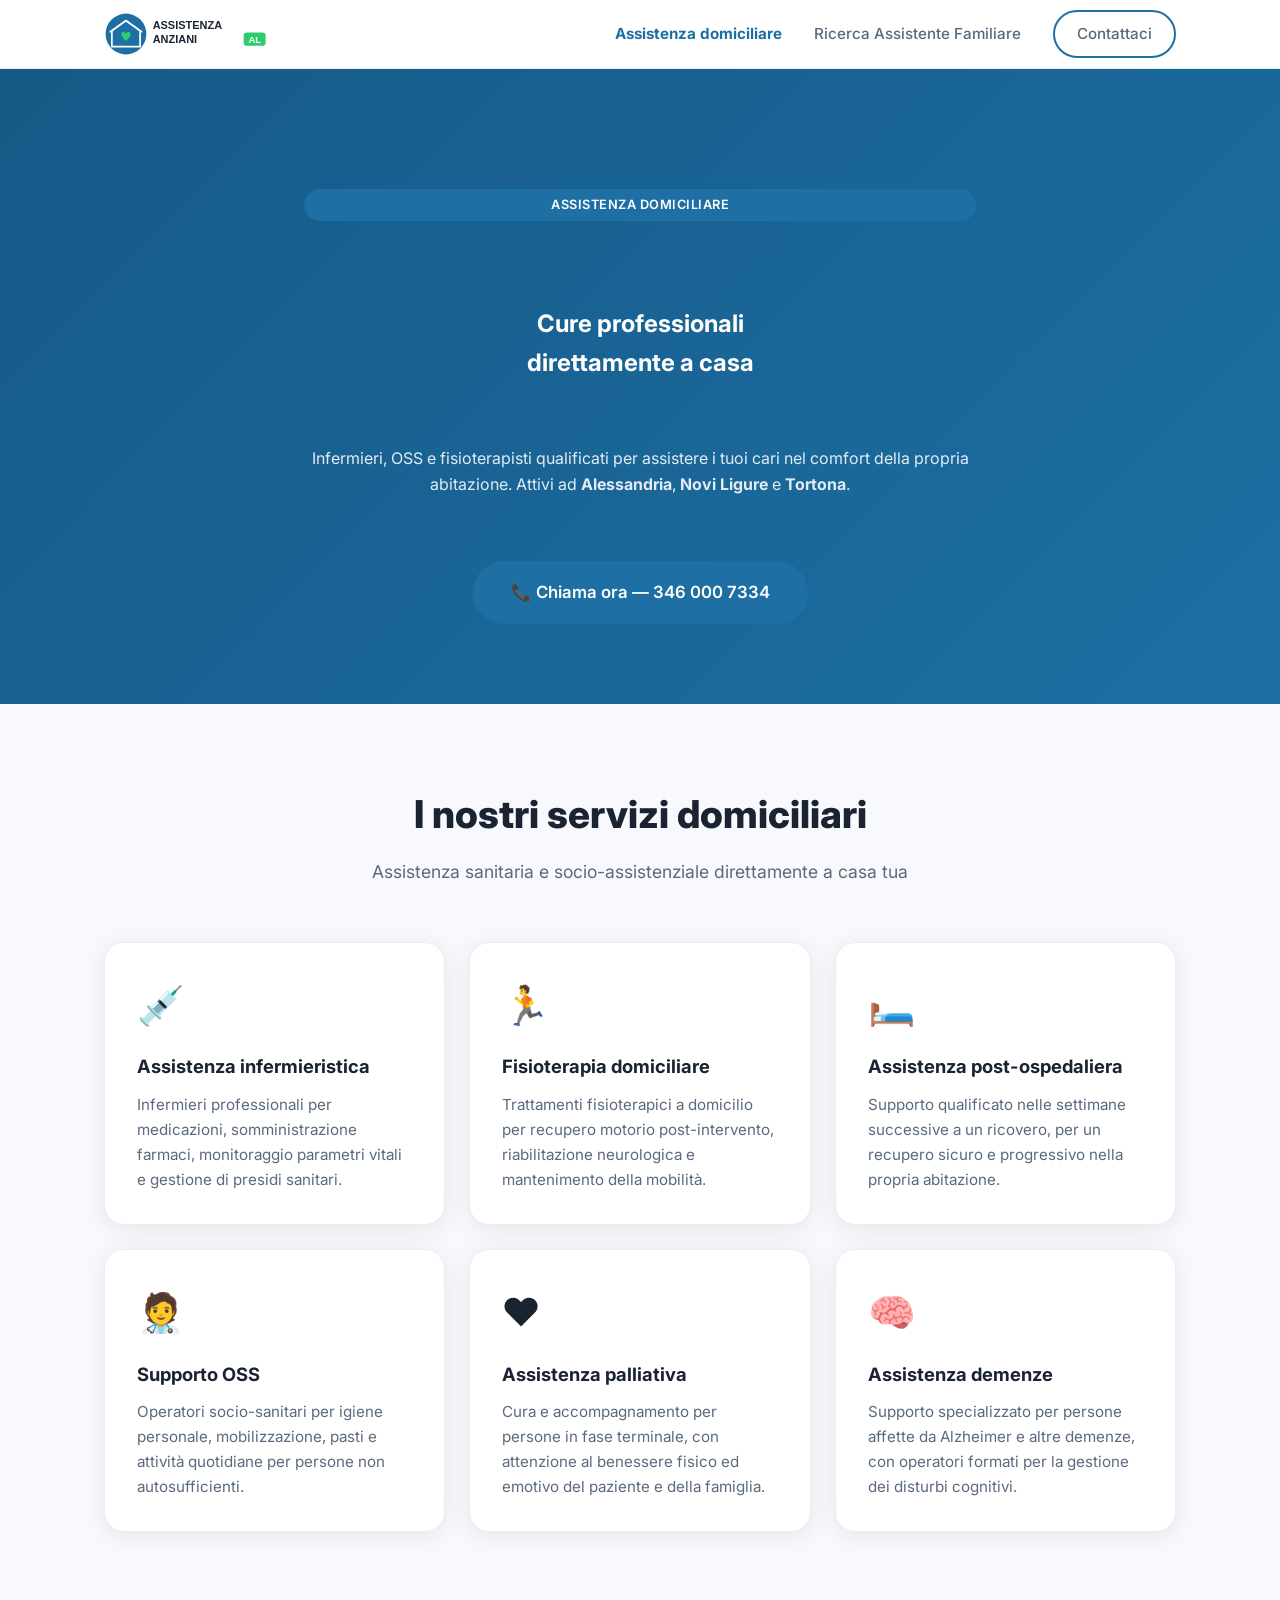
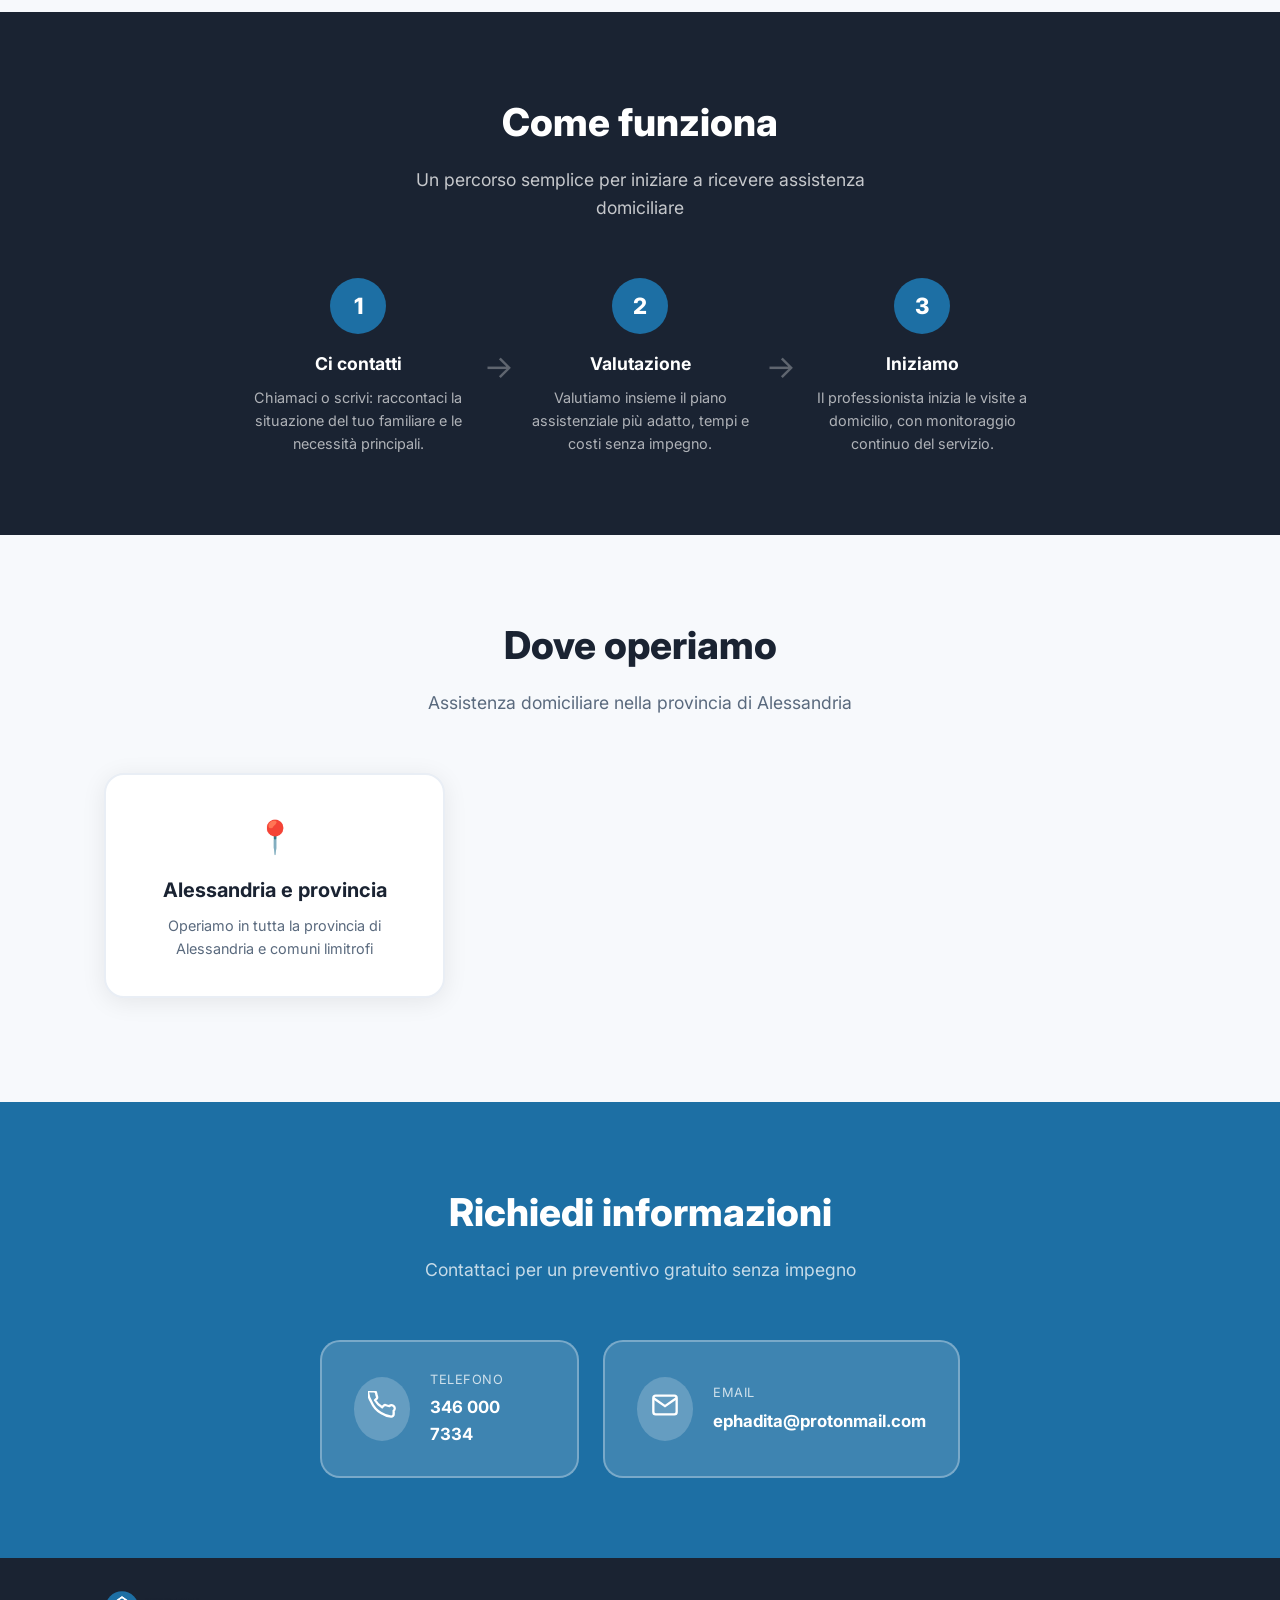
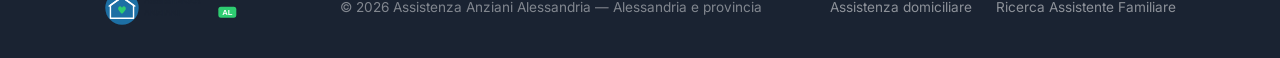
==== assistenza-domiciliare.html @ 89b277bb "Replace badante with Assistente Familiare in UI, keep badante in SEO" ====
<!DOCTYPE html>
<html lang="it">
<head>
  <meta charset="UTF-8" />
  <meta name="viewport" content="width=device-width, initial-scale=1.0" />
  <title>Assistenza Domiciliare Alessandria e provincia | Assistenza Anziani AL</title>
  <meta name="description" content="Assistenza domiciliare professionale ad Alessandria e provincia. Infermieri, OSS, fisioterapisti e supporto post-ospedaliero a domicilio. Contattaci." />
  <meta name="keywords" content="assistenza domiciliare Alessandria, cure domiciliari Novi Ligure, OSS domiciliare Alessandria, assistenza post-operatoria" />
  <link rel="canonical" href="https://assistenzaanzianialessandria.it/assistenza-domiciliare.html" />
  <link rel="preconnect" href="https://fonts.googleapis.com" />
  <link rel="preconnect" href="https://fonts.gstatic.com" crossorigin />
  <link href="https://fonts.googleapis.com/css2?family=Inter:wght@400;500;600;700;800&display=swap" rel="stylesheet" />
  <link rel="stylesheet" href="style.css" />
  <script type="application/ld+json">
  {
    "@context": "https://schema.org",
    "@type": "MedicalBusiness",
    "name": "Assistenza Domiciliare — Assistenza Anziani Alessandria",
    "description": "Cure domiciliari, infermieri e OSS a domicilio ad Alessandria e provincia",
    "telephone": "+393460007334",
    "email": "ephadita@protonmail.com",
    "areaServed": ["Alessandria e provincia"]
  }
  </script>
</head>
<body>

  <header class="navbar">
    <div class="container nav-inner">
      <a href="index.html" class="logo-img"><img src="logo.svg" alt="Assistenza Anziani Alessandria" height="44" /></a>
      <nav class="nav-links">
        <a href="assistenza-domiciliare.html" class="active">Assistenza domiciliare</a>
        <a href="badante.html">Ricerca Assistente Familiare</a>
        <a href="#contatti" class="btn btn-outline">Contattaci</a>
      </nav>
      <button class="hamburger" id="hamburger" aria-label="Menu">
        <span></span><span></span><span></span>
      </button>
    </div>
    <div class="mobile-menu" id="mobileMenu">
      <a href="assistenza-domiciliare.html" onclick="closeMobileMenu()">Assistenza domiciliare</a>
      <a href="badante.html" onclick="closeMobileMenu()">Ricerca Assistente Familiare</a>
      <a href="#contatti" onclick="closeMobileMenu()">Contattaci</a>
    </div>
  </header>

  <!-- HERO -->
  <section class="hero hero-static hero-blue">
    <div class="container hero-inner hero-center">
      <span class="badge">Assistenza domiciliare</span>
      <h1>Cure professionali<br />direttamente a casa</h1>
      <p>Infermieri, OSS e fisioterapisti qualificati per assistere i tuoi cari nel comfort della propria abitazione. Attivi ad <strong>Alessandria</strong>, <strong>Novi Ligure</strong> e <strong>Tortona</strong>.</p>
      <div class="hero-cta hero-cta-center">
        <a href="tel:3460007334" class="btn btn-primary btn-lg">📞 Chiama ora — 346 000 7334</a>
      </div>
    </div>
  </section>

  <!-- SERVIZI -->
  <section class="section section-light">
    <div class="container">
      <div class="section-header">
        <h2>I nostri servizi domiciliari</h2>
        <p>Assistenza sanitaria e socio-assistenziale direttamente a casa tua</p>
      </div>
      <div class="services-grid">
        <div class="service-card">
          <div class="service-icon">💉</div>
          <h3>Assistenza infermieristica</h3>
          <p>Infermieri professionali per medicazioni, somministrazione farmaci, monitoraggio parametri vitali e gestione di presidi sanitari.</p>
        </div>
        <div class="service-card">
          <div class="service-icon">🏃</div>
          <h3>Fisioterapia domiciliare</h3>
          <p>Trattamenti fisioterapici a domicilio per recupero motorio post-intervento, riabilitazione neurologica e mantenimento della mobilità.</p>
        </div>
        <div class="service-card">
          <div class="service-icon">🛏️</div>
          <h3>Assistenza post-ospedaliera</h3>
          <p>Supporto qualificato nelle settimane successive a un ricovero, per un recupero sicuro e progressivo nella propria abitazione.</p>
        </div>
        <div class="service-card">
          <div class="service-icon">🧑‍⚕️</div>
          <h3>Supporto OSS</h3>
          <p>Operatori socio-sanitari per igiene personale, mobilizzazione, pasti e attività quotidiane per persone non autosufficienti.</p>
        </div>
        <div class="service-card">
          <div class="service-icon">❤️</div>
          <h3>Assistenza palliativa</h3>
          <p>Cura e accompagnamento per persone in fase terminale, con attenzione al benessere fisico ed emotivo del paziente e della famiglia.</p>
        </div>
        <div class="service-card">
          <div class="service-icon">🧠</div>
          <h3>Assistenza demenze</h3>
          <p>Supporto specializzato per persone affette da Alzheimer e altre demenze, con operatori formati per la gestione dei disturbi cognitivi.</p>
        </div>
      </div>
    </div>
  </section>

  <!-- COME FUNZIONA -->
  <section class="section section-dark">
    <div class="container">
      <div class="section-header light">
        <h2>Come funziona</h2>
        <p>Un percorso semplice per iniziare a ricevere assistenza domiciliare</p>
      </div>
      <div class="steps-grid">
        <div class="step">
          <div class="step-num">1</div>
          <h3>Ci contatti</h3>
          <p>Chiamaci o scrivi: raccontaci la situazione del tuo familiare e le necessità principali.</p>
        </div>
        <div class="step-arrow">→</div>
        <div class="step">
          <div class="step-num">2</div>
          <h3>Valutazione</h3>
          <p>Valutiamo insieme il piano assistenziale più adatto, tempi e costi senza impegno.</p>
        </div>
        <div class="step-arrow">→</div>
        <div class="step">
          <div class="step-num">3</div>
          <h3>Iniziamo</h3>
          <p>Il professionista inizia le visite a domicilio, con monitoraggio continuo del servizio.</p>
        </div>
      </div>
    </div>
  </section>

  <!-- AREE -->
  <section class="section section-light">
    <div class="container">
      <div class="section-header">
        <h2>Dove operiamo</h2>
        <p>Assistenza domiciliare nella provincia di Alessandria</p>
      </div>
      <div class="areas-grid areas-single">
        <div class="area-card">
          <div class="area-pin">📍</div>
          <h3>Alessandria e provincia</h3>
          <p>Operiamo in tutta la provincia di Alessandria e comuni limitrofi</p>
        </div>
      </div>
      </div>
    </div>
  </section>

  <!-- CONTATTI -->
  <section id="contatti" class="section section-primary">
    <div class="container">
      <div class="section-header light">
        <h2>Richiedi informazioni</h2>
        <p>Contattaci per un preventivo gratuito senza impegno</p>
      </div>
      <div class="contact-grid">
        <a href="tel:3460007334" class="contact-card">
          <div class="contact-icon">
            <svg width="28" height="28" viewBox="0 0 24 24" fill="none" stroke="currentColor" stroke-width="2"><path d="M22 16.92v3a2 2 0 01-2.18 2 19.79 19.79 0 01-8.63-3.07A19.5 19.5 0 013.07 9.81a19.79 19.79 0 01-3.07-8.67A2 2 0 012 .18h3a2 2 0 012 1.72c.127.96.361 1.903.7 2.81a2 2 0 01-.45 2.11L6.09 7.91a16 16 0 006 6l1.27-1.27a2 2 0 012.11-.45c.907.339 1.85.573 2.81.7A2 2 0 0122 16.92z"/></svg>
          </div>
          <div>
            <p class="contact-label">Telefono</p>
            <p class="contact-value">346 000 7334</p>
          </div>
        </a>
        <a href="mailto:ephadita@protonmail.com" class="contact-card">
          <div class="contact-icon">
            <svg width="28" height="28" viewBox="0 0 24 24" fill="none" stroke="currentColor" stroke-width="2"><path d="M4 4h16c1.1 0 2 .9 2 2v12c0 1.1-.9 2-2 2H4c-1.1 0-2-.9-2-2V6c0-1.1.9-2 2-2z"/><polyline points="22,6 12,13 2,6"/></svg>
          </div>
          <div>
            <p class="contact-label">Email</p>
            <p class="contact-value">ephadita@protonmail.com</p>
          </div>
        </a>
      </div>
    </div>
  </section>

  <footer class="footer">
    <div class="container footer-inner">
      <img src="logo.svg" alt="Assistenza Anziani Alessandria" height="36" />
      <p>© 2026 Assistenza Anziani Alessandria — Alessandria e provincia</p>
      <div class="footer-links">
        <a href="assistenza-domiciliare.html">Assistenza domiciliare</a>
        <a href="badante.html">Ricerca Assistente Familiare</a>
      </div>
    </div>
  </footer>

  <script src="main.js"></script>
</body>
</html>
---- style.css ----
*, *::before, *::after { box-sizing: border-box; margin: 0; padding: 0; }

:root {
  --primary: #1d6fa4;
  --primary-dark: #155a87;
  --primary-light: #e8f4fd;
  --accent: #2ecc71;
  --accent-dark: #27ae60;
  --dark: #1a2332;
  --dark-mid: #2c3e50;
  --gray-100: #f7f9fc;
  --gray-200: #e9eef5;
  --gray-400: #9aa5b4;
  --gray-600: #5a6a7e;
  --white: #ffffff;
  --text: #1a2332;
  --text-light: #5a6a7e;
  --radius: 12px;
  --radius-lg: 20px;
  --shadow: 0 4px 24px rgba(0,0,0,0.08);
  --shadow-lg: 0 8px 40px rgba(0,0,0,0.12);
  --font: 'Inter', system-ui, sans-serif;
}

html { scroll-behavior: smooth; }
body { font-family: var(--font); color: var(--text); background: var(--white); line-height: 1.6; }

/* LAYOUT */
.container { max-width: 1120px; margin: 0 auto; padding: 0 24px; }
.section { padding: 80px 0; }
.section-light { background: var(--gray-100); }
.section-dark { background: var(--dark); }
.section-primary { background: var(--primary); }

/* SECTION HEADER */
.section-header { text-align: center; margin-bottom: 56px; }
.section-header h2 { font-size: clamp(1.8rem, 3vw, 2.5rem); font-weight: 800; margin-bottom: 12px; }
.section-header p { font-size: 1.1rem; color: var(--text-light); max-width: 540px; margin: 0 auto; }
.section-header.light h2 { color: var(--white); }
.section-header.light p { color: rgba(255,255,255,0.75); }

/* BUTTONS */
.btn {
  display: inline-flex; align-items: center; gap: 8px;
  padding: 14px 28px; border-radius: 50px; font-weight: 600; font-size: 1rem;
  text-decoration: none; border: 2px solid transparent; cursor: pointer;
  transition: all .2s ease; white-space: nowrap;
}
.btn-primary { background: var(--primary); color: var(--white); border-color: var(--primary); }
.btn-primary:hover { background: var(--primary-dark); border-color: var(--primary-dark); transform: translateY(-2px); box-shadow: var(--shadow); }
.btn-secondary { background: var(--white); color: var(--primary); border-color: var(--gray-200); }
.btn-secondary:hover { border-color: var(--primary); transform: translateY(-2px); }
.btn-outline { border-color: var(--primary); color: var(--primary); background: transparent; padding: 10px 22px; }
.btn-outline:hover { background: var(--primary); color: var(--white); }

/* NAVBAR */
.navbar {
  position: sticky; top: 0; z-index: 100;
  background: rgba(255,255,255,0.95); backdrop-filter: blur(12px);
  border-bottom: 1px solid var(--gray-200);
}
.nav-inner { display: flex; align-items: center; justify-content: space-between; height: 68px; }
.logo { font-size: 1.4rem; font-weight: 800; color: var(--dark); text-decoration: none; }
.logo span { color: var(--primary); }
.nav-links { display: flex; align-items: center; gap: 32px; }
.nav-links a { color: var(--text-light); text-decoration: none; font-weight: 500; font-size: .95rem; transition: color .2s; }
.nav-links a:hover { color: var(--primary); }
.hamburger { display: none; flex-direction: column; gap: 5px; background: none; border: none; cursor: pointer; padding: 4px; }
.hamburger span { display: block; width: 24px; height: 2px; background: var(--dark); border-radius: 2px; transition: all .3s; }
.mobile-menu { display: none; flex-direction: column; padding: 16px 24px 24px; border-top: 1px solid var(--gray-200); gap: 4px; }
.mobile-menu a { padding: 12px 0; color: var(--text); font-weight: 500; text-decoration: none; border-bottom: 1px solid var(--gray-200); }
.mobile-menu.open { display: flex; }

/* HERO */
.hero { position: relative; padding: 140px 0 100px; overflow: hidden; background: var(--dark); }
.hero-video {
  position: absolute; inset: 0; width: 100%; height: 100%;
  object-fit: cover; object-position: center; z-index: 0;
}
.hero-overlay {
  position: absolute; inset: 0; z-index: 1;
  background: linear-gradient(135deg, rgba(10,20,40,0.75) 0%, rgba(29,111,164,0.55) 100%);
}
.hero-inner { position: relative; z-index: 2; display: grid; grid-template-columns: 1fr 1fr; gap: 64px; align-items: center; }
.hero-text h1 { color: var(--white); }
.hero-text p { color: rgba(255,255,255,0.85); }
.badge { display: inline-block; background: var(--primary); color: var(--white); font-size: .8rem; font-weight: 600; padding: 6px 16px; border-radius: 50px; margin-bottom: 20px; letter-spacing: .5px; text-transform: uppercase; }
.hero-text h1 { font-size: clamp(2.2rem, 4vw, 3.2rem); font-weight: 800; line-height: 1.15; margin-bottom: 20px; color: var(--dark); }
.hero-text p { font-size: 1.15rem; color: var(--text-light); margin-bottom: 36px; max-width: 480px; }
.hero-cta { display: flex; gap: 16px; flex-wrap: wrap; }
.hero-visual { display: flex; flex-direction: column; gap: 16px; }
.hero-card {
  background: var(--white); border-radius: var(--radius); padding: 20px 24px;
  box-shadow: var(--shadow); display: flex; align-items: center; gap: 16px;
  border-left: 4px solid var(--primary);
}
.hero-card-icon { font-size: 1.8rem; }
.hero-card-title { font-weight: 700; font-size: 1rem; color: var(--dark); }
.hero-card-sub { font-size: .875rem; color: var(--text-light); }

/* SERVICES */
.services-grid { display: grid; grid-template-columns: repeat(auto-fit, minmax(300px, 1fr)); gap: 24px; }
.service-card {
  background: var(--white); border-radius: var(--radius-lg); padding: 32px;
  box-shadow: var(--shadow); transition: transform .2s, box-shadow .2s;
  border: 1px solid var(--gray-200);
}
.service-card:hover { transform: translateY(-4px); box-shadow: var(--shadow-lg); }
.service-icon { font-size: 2.4rem; margin-bottom: 16px; }
.service-card h3 { font-size: 1.15rem; font-weight: 700; margin-bottom: 10px; color: var(--dark); }
.service-card p { color: var(--text-light); font-size: .95rem; line-height: 1.65; }

/* FEATURES */
.features-grid { display: grid; grid-template-columns: repeat(auto-fit, minmax(240px, 1fr)); gap: 40px; }
.feature { }
.feature-num { font-size: 2.5rem; font-weight: 800; color: var(--accent); line-height: 1; margin-bottom: 12px; }
.feature h3 { font-size: 1.1rem; font-weight: 700; color: var(--white); margin-bottom: 10px; }
.feature p { color: rgba(255,255,255,0.65); font-size: .95rem; line-height: 1.65; }

/* AREAS */
.areas-grid { display: grid; grid-template-columns: repeat(3, 1fr); gap: 24px; margin-bottom: 24px; }
.area-card {
  background: var(--white); border-radius: var(--radius-lg); padding: 36px 24px;
  text-align: center; box-shadow: var(--shadow); border: 2px solid var(--gray-200);
  transition: border-color .2s, transform .2s;
}
.area-card:hover { border-color: var(--primary); transform: translateY(-4px); }
.area-pin { font-size: 2rem; margin-bottom: 12px; }
.area-card h3 { font-size: 1.25rem; font-weight: 700; margin-bottom: 8px; color: var(--dark); }
.area-card p { color: var(--text-light); font-size: .9rem; }
.areas-note { text-align: center; color: var(--text-light); font-size: .95rem; }
.areas-note a { color: var(--primary); font-weight: 600; text-decoration: none; }
.areas-note a:hover { text-decoration: underline; }

/* CONTACTS */
.contact-grid { display: grid; grid-template-columns: repeat(2, 1fr); gap: 24px; max-width: 640px; margin: 0 auto; }
.contact-card {
  background: rgba(255,255,255,0.15); border: 2px solid rgba(255,255,255,0.3);
  border-radius: var(--radius-lg); padding: 28px 32px; display: flex;
  align-items: center; gap: 20px; text-decoration: none; color: var(--white);
  transition: background .2s, transform .2s;
}
.contact-card:hover { background: rgba(255,255,255,0.25); transform: translateY(-2px); }
.contact-icon { background: rgba(255,255,255,0.2); border-radius: 50%; padding: 14px; flex-shrink: 0; }
.contact-label { font-size: .8rem; opacity: .75; text-transform: uppercase; letter-spacing: .5px; margin-bottom: 4px; }
.contact-value { font-weight: 700; font-size: 1.05rem; }

/* FOOTER */
.footer { background: var(--dark); padding: 32px 0; }
.footer-inner { display: flex; align-items: center; justify-content: space-between; flex-wrap: wrap; gap: 16px; }
.footer .logo { color: var(--white); }
.footer p { color: rgba(255,255,255,0.45); font-size: .85rem; }
.footer-links { display: flex; gap: 24px; }
.footer-links a { color: rgba(255,255,255,0.5); font-size: .85rem; text-decoration: none; transition: color .2s; }
.footer-links a:hover { color: var(--white); }

/* RESPONSIVE */
@media (max-width: 768px) {
  .nav-links { display: none; }
  .hamburger { display: flex; }
  .hero { padding: 60px 0 40px; }
  .hero-inner { grid-template-columns: 1fr; gap: 40px; }
  .hero-visual { flex-direction: column; }
  .areas-grid { grid-template-columns: 1fr; }
  .contact-grid { grid-template-columns: 1fr; }
  .footer-inner { flex-direction: column; text-align: center; }
  .footer-links { justify-content: center; }
  .section { padding: 56px 0; }
}

@media (max-width: 480px) {
  .hero-cta { flex-direction: column; }
  .btn { justify-content: center; }
}

/* WIZARD */
.wizard { max-width: 780px; margin: 0 auto; background: var(--white); border-radius: var(--radius-lg); box-shadow: var(--shadow-lg); padding: 48px; }

.wizard-progress { display: flex; align-items: center; justify-content: center; margin-bottom: 48px; }
.wizard-step-dot {
  width: 36px; height: 36px; border-radius: 50%; background: var(--gray-200);
  color: var(--gray-400); font-weight: 700; font-size: .9rem;
  display: flex; align-items: center; justify-content: center;
  transition: all .3s;
}
.wizard-step-dot.active { background: var(--primary); color: var(--white); }
.wizard-step-dot.done { background: var(--accent); color: var(--white); }
.wizard-line { flex: 1; height: 2px; background: var(--gray-200); max-width: 80px; margin: 0 8px; }

.wizard-panel { display: none; }
.wizard-panel.active { display: block; }
.wizard-title { font-size: 1.2rem; font-weight: 700; color: var(--dark); margin-bottom: 24px; }

/* Radio group */
.radio-group { display: flex; gap: 16px; flex-wrap: wrap; }
.radio-group.vertical { flex-direction: column; gap: 10px; }
.radio-card input { display: none; }
.radio-box {
  display: flex; flex-direction: column; align-items: center; gap: 8px;
  padding: 18px 24px; border: 2px solid var(--gray-200); border-radius: var(--radius);
  cursor: pointer; transition: all .2s; min-width: 120px; text-align: center;
  font-weight: 600; font-size: .95rem; color: var(--text);
}
.radio-card.wide .radio-box { flex-direction: row; justify-content: flex-start; min-width: 100%; padding: 14px 20px; }
.radio-icon { font-size: 1.8rem; }
.radio-card input:checked + .radio-box { border-color: var(--primary); background: var(--primary-light); color: var(--primary); }
.radio-box:hover { border-color: var(--primary); }

/* Activities grid */
.activities-grid { display: grid; grid-template-columns: repeat(5, 1fr); gap: 12px; }
.activity-card input { display: none; }
.activity-box {
  display: flex; flex-direction: column; align-items: center; gap: 10px;
  padding: 18px 10px; border: 2px solid var(--gray-200); border-radius: var(--radius);
  cursor: pointer; transition: all .2s; text-align: center;
  font-size: .8rem; font-weight: 600; color: var(--gray-600); text-transform: uppercase; letter-spacing: .3px;
}
.activity-icon { font-size: 2rem; }
.activity-card input:checked + .activity-box { border-color: var(--primary); background: var(--primary-light); color: var(--primary); }
.activity-box:hover { border-color: var(--primary); transform: translateY(-2px); }

/* Form fields */
.form-grid { display: grid; grid-template-columns: 1fr 1fr; gap: 20px; }
.form-field { display: flex; flex-direction: column; gap: 8px; }
.form-field.full { grid-column: 1 / -1; }
.form-field label { font-weight: 600; font-size: .9rem; color: var(--dark); }
.form-field input, .form-field textarea {
  padding: 12px 16px; border: 2px solid var(--gray-200); border-radius: var(--radius);
  font-family: var(--font); font-size: 1rem; color: var(--text);
  transition: border-color .2s; resize: vertical;
}
.form-field input:focus, .form-field textarea:focus { outline: none; border-color: var(--primary); }

/* Wizard nav */
.wizard-nav { display: flex; justify-content: space-between; margin-top: 40px; gap: 16px; }

/* Success */
.wizard-success { text-align: center; padding: 32px 0; }
.success-icon { font-size: 4rem; margin-bottom: 16px; }
.wizard-success h3 { font-size: 1.8rem; font-weight: 800; color: var(--dark); margin-bottom: 12px; }
.wizard-success p { color: var(--text-light); font-size: 1.05rem; }

/* Responsive wizard */
@media (max-width: 768px) {
  .wizard { padding: 28px 20px; }
  .activities-grid { grid-template-columns: repeat(3, 1fr); }
  .form-grid { grid-template-columns: 1fr; }
  .radio-group { gap: 10px; }
}
@media (max-width: 480px) {
  .activities-grid { grid-template-columns: repeat(2, 1fr); }
}

/* LOGO EM */
.logo em { color: var(--accent); font-style: normal; margin-left: 2px; }

/* NAV ACTIVE */
.nav-links a.active { color: var(--primary); font-weight: 700; }

/* BTN VARIANTS */
.btn-lg { padding: 16px 36px; font-size: 1.05rem; }
.btn-white { background: var(--white); color: var(--primary); border-color: var(--white); }
.btn-white:hover { background: var(--gray-100); transform: translateY(-2px); }
.btn-accent { background: var(--accent); color: var(--white); border-color: var(--accent); }
.btn-accent:hover { background: var(--accent-dark); border-color: var(--accent-dark); transform: translateY(-2px); }

/* HERO VARIANTS */
.hero-static { padding: 120px 0 80px; }
.hero-blue { background: linear-gradient(135deg, var(--primary-dark) 0%, var(--primary) 100%); }
.hero-green { background: linear-gradient(135deg, #1a7a4a 0%, var(--accent-dark) 100%); }
.hero-center { grid-template-columns: 1fr; text-align: center; max-width: 720px; margin: 0 auto; color: var(--white); }
.hero-center h1 { color: var(--white); }
.hero-center p { color: rgba(255,255,255,0.88); }
.hero-cta-center { justify-content: center; }

/* SPLIT GRID */
.split-grid { display: grid; grid-template-columns: 1fr 1fr; gap: 32px; }
.split-card { background: var(--white); border-radius: var(--radius-lg); padding: 40px; box-shadow: var(--shadow-lg); border-top: 5px solid transparent; }
.split-blue { border-top-color: var(--primary); }
.split-green { border-top-color: var(--accent); }
.split-icon { font-size: 3rem; margin-bottom: 16px; }
.split-card h3 { font-size: 1.4rem; font-weight: 800; margin-bottom: 14px; color: var(--dark); }
.split-card p { color: var(--text-light); line-height: 1.7; margin-bottom: 20px; }
.split-list { list-style: none; margin-bottom: 28px; display: flex; flex-direction: column; gap: 8px; }
.split-list li { color: var(--text); font-weight: 500; font-size: .95rem; }

/* STEPS GRID */
.steps-grid { display: flex; align-items: center; justify-content: center; gap: 16px; flex-wrap: wrap; }
.step { text-align: center; max-width: 220px; }
.step-num { width: 56px; height: 56px; border-radius: 50%; background: var(--primary); color: var(--white); font-size: 1.4rem; font-weight: 800; display: flex; align-items: center; justify-content: center; margin: 0 auto 16px; }
.step h3 { font-size: 1.1rem; font-weight: 700; color: var(--white); margin-bottom: 8px; }
.step p { color: rgba(255,255,255,0.65); font-size: .9rem; line-height: 1.6; }
.step-arrow { font-size: 2rem; color: rgba(255,255,255,0.3); }

@media (max-width: 768px) {
  .split-grid { grid-template-columns: 1fr; }
  .step-arrow { transform: rotate(90deg); }
  .hero-center { text-align: left; }
  .hero-cta-center { justify-content: flex-start; }
}

/* LOGO IMG */
.logo-img { display: flex; align-items: center; text-decoration: none; }
.logo-img img { display: block; }
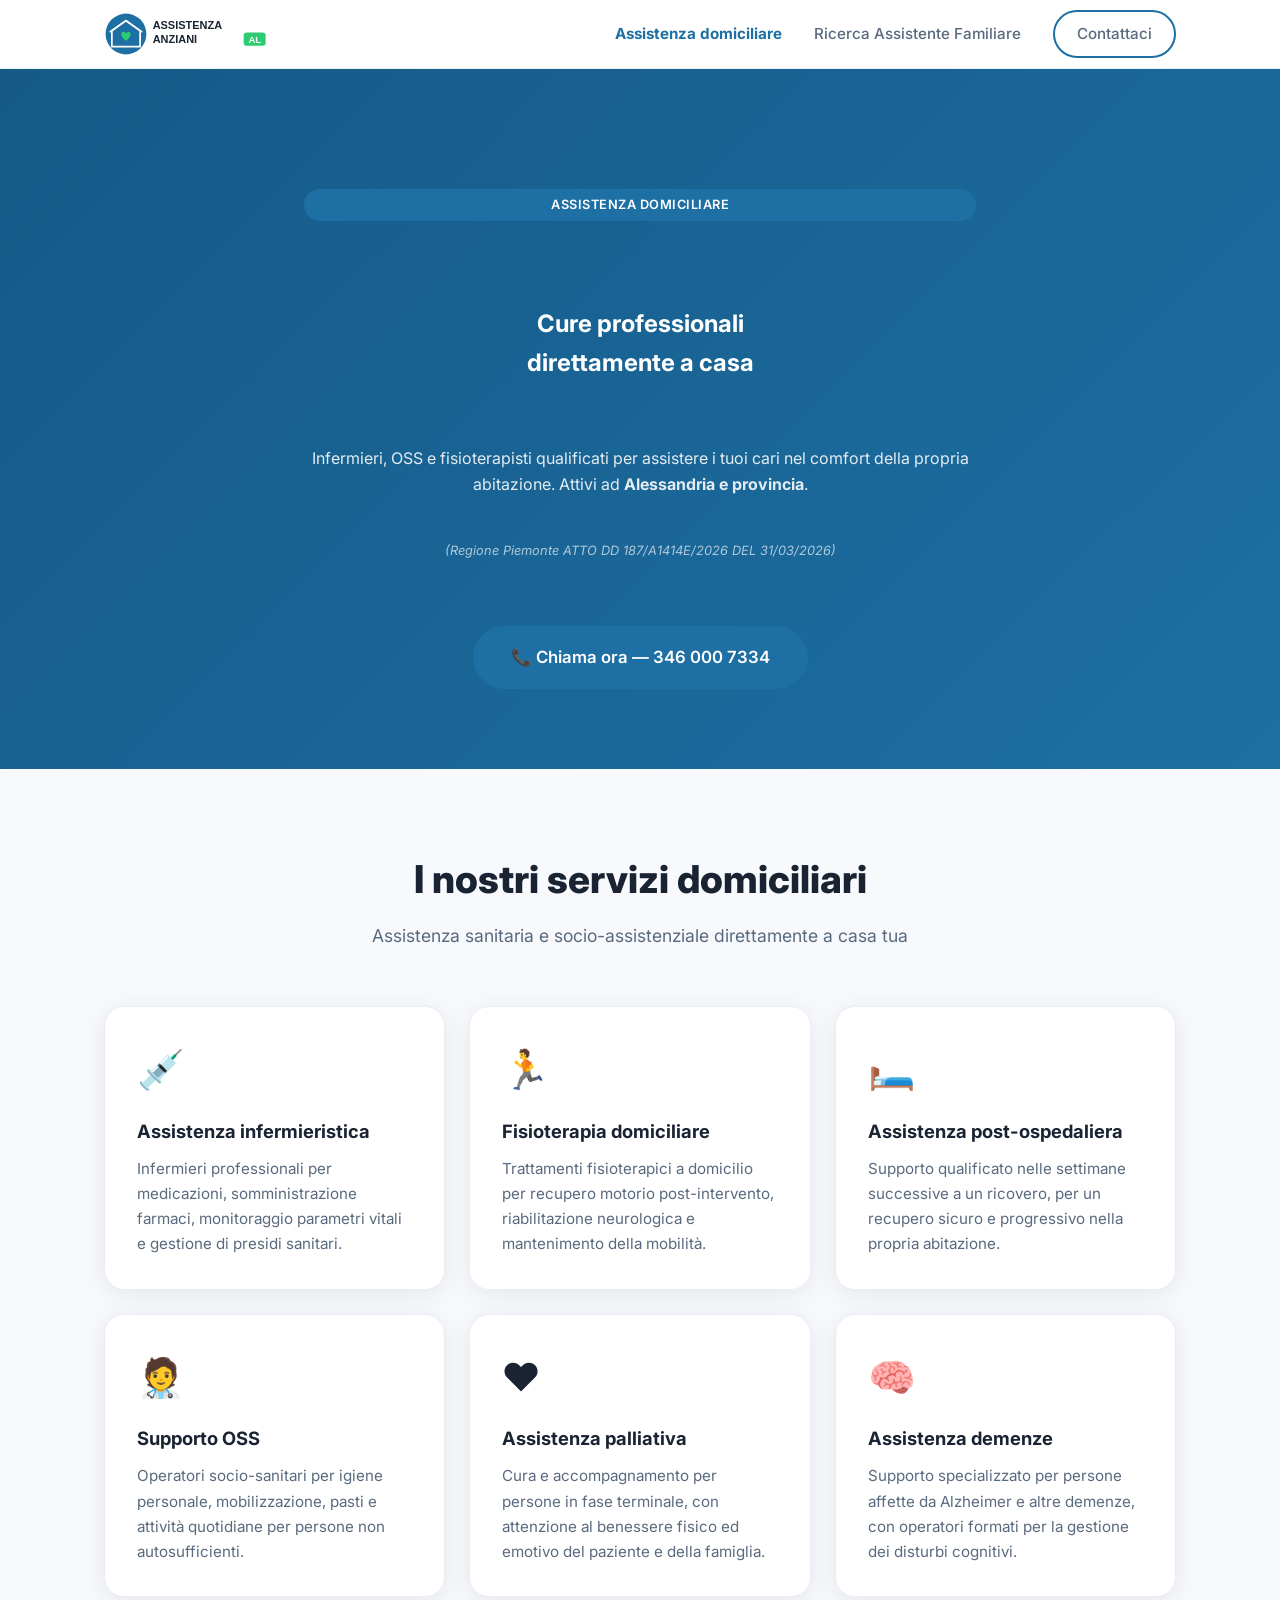
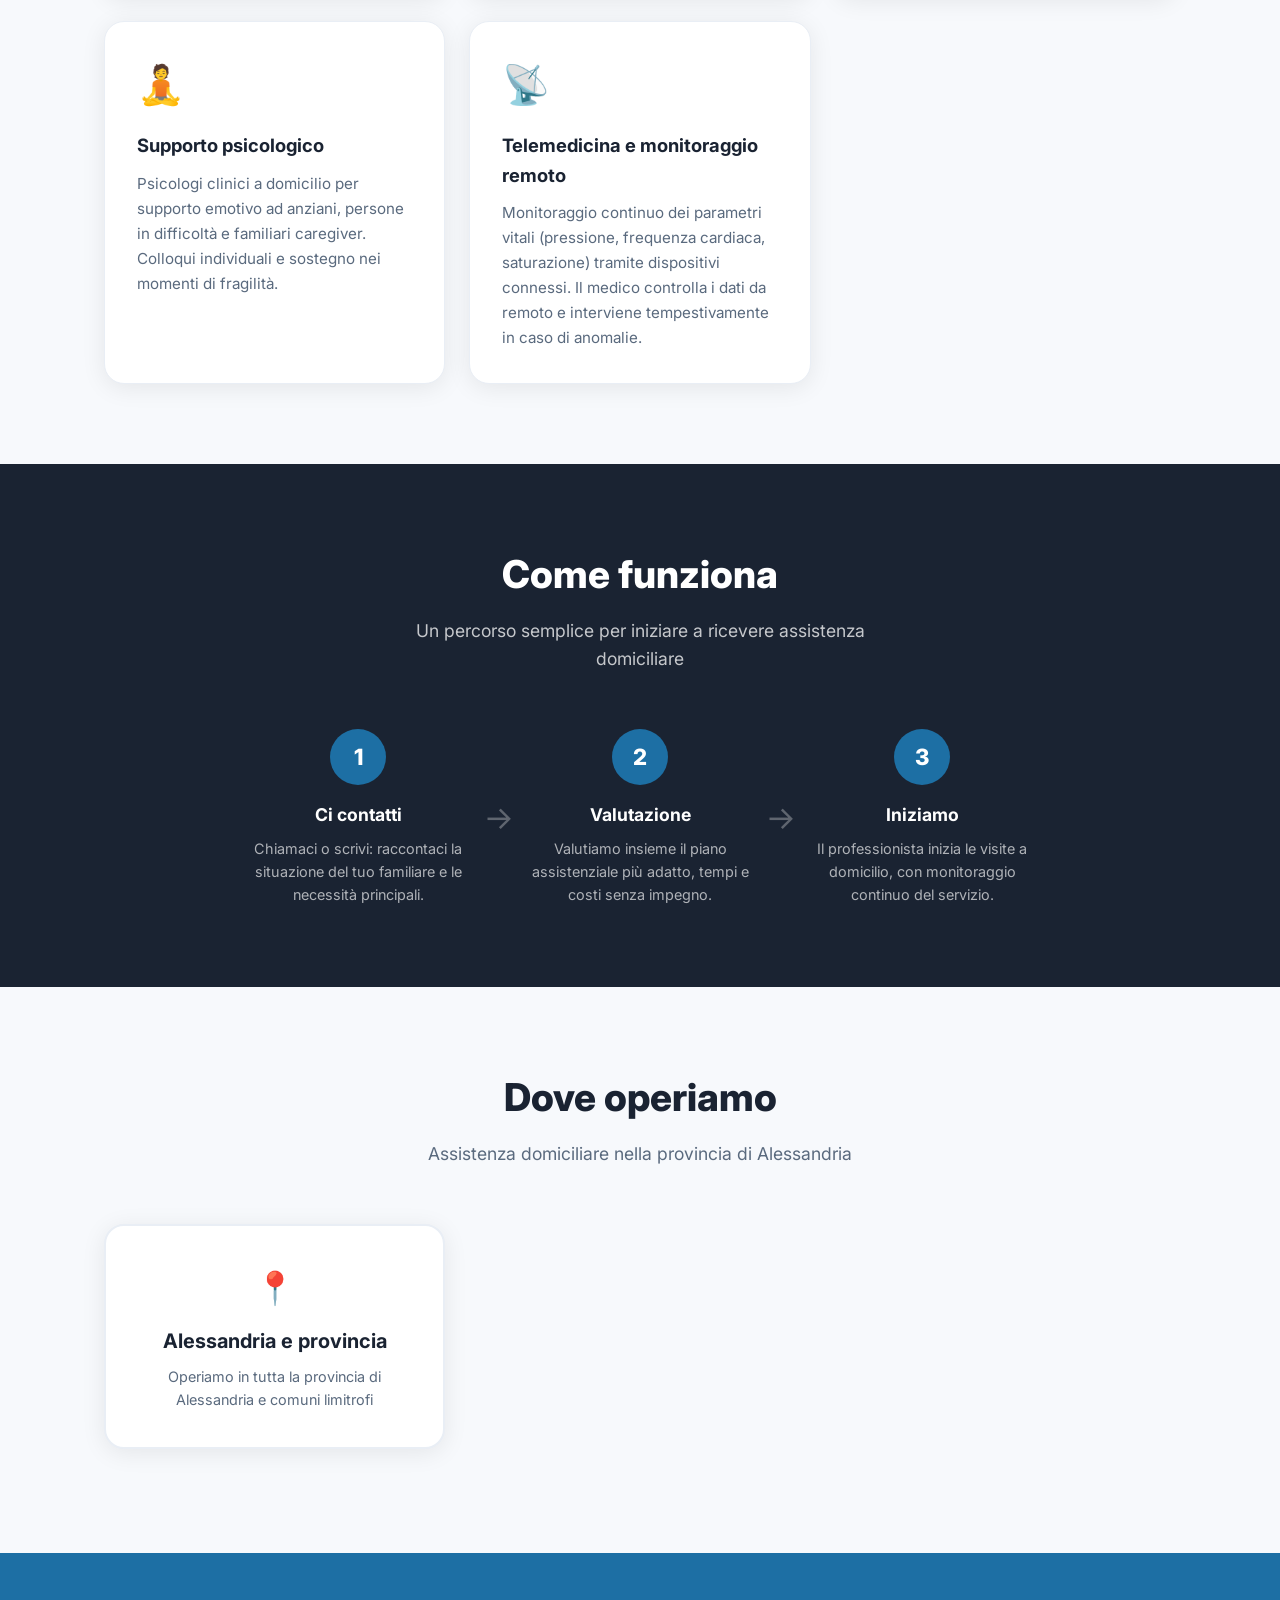
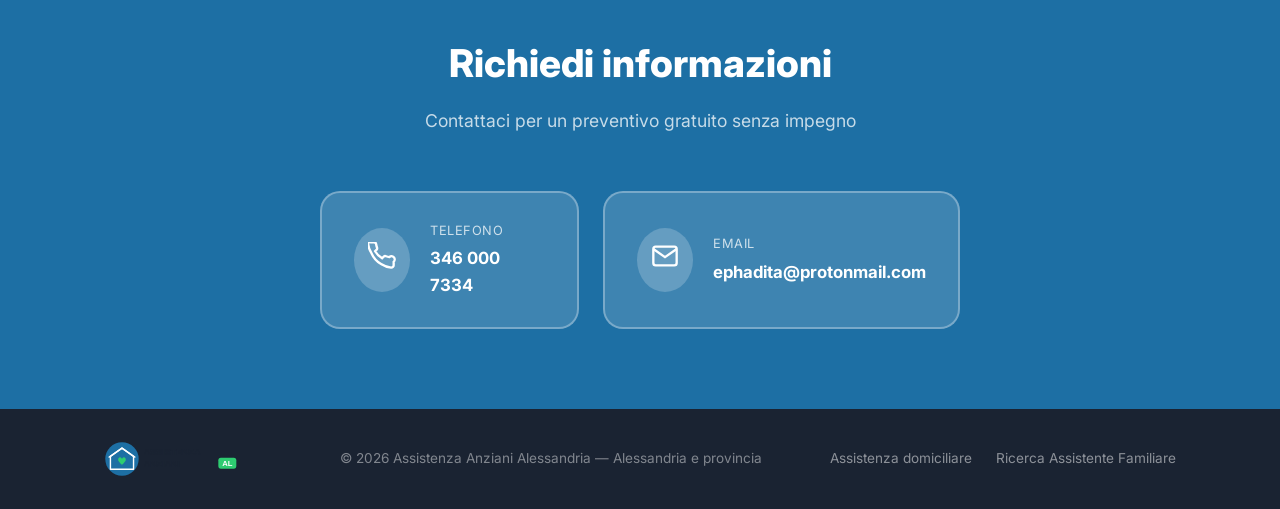
==== commit 073be07c: "Add riferimento normativo Regione Piemonte DD 187/A1414E/2026" ====
--- a/assistenza-domiciliare.html
+++ b/assistenza-domiciliare.html
@@ -5,8 +5,8 @@
   <meta name="viewport" content="width=device-width, initial-scale=1.0" />
   <title>Assistenza Domiciliare Alessandria e provincia | Assistenza Anziani AL</title>
   <meta name="description" content="Assistenza domiciliare professionale ad Alessandria e provincia. Infermieri, OSS, fisioterapisti e supporto post-ospedaliero a domicilio. Contattaci." />
-  <meta name="keywords" content="assistenza domiciliare Alessandria, cure domiciliari Novi Ligure, OSS domiciliare Alessandria, assistenza post-operatoria" />
-  <link rel="canonical" href="https://assistenzaanzianialessandria.it/assistenza-domiciliare.html" />
+  <meta name="keywords" content="assistenza domiciliare Alessandria, OSS domiciliare Alessandria, assistenza post-operatoria" />
+  <link rel="canonical" href="https://www.assistenzaanziani.pro/assistenza-domiciliare.html" />
   <link rel="preconnect" href="https://fonts.googleapis.com" />
   <link rel="preconnect" href="https://fonts.gstatic.com" crossorigin />
   <link href="https://fonts.googleapis.com/css2?family=Inter:wght@400;500;600;700;800&display=swap" rel="stylesheet" />
@@ -49,7 +49,8 @@
     <div class="container hero-inner hero-center">
       <span class="badge">Assistenza domiciliare</span>
       <h1>Cure professionali<br />direttamente a casa</h1>
-      <p>Infermieri, OSS e fisioterapisti qualificati per assistere i tuoi cari nel comfort della propria abitazione. Attivi ad <strong>Alessandria</strong>, <strong>Novi Ligure</strong> e <strong>Tortona</strong>.</p>
+      <p>Infermieri, OSS e fisioterapisti qualificati per assistere i tuoi cari nel comfort della propria abitazione. Attivi ad <strong>Alessandria e provincia</strong>.</p>
+      <p style="font-size:0.8rem;font-style:italic;color:rgba(255,255,255,0.65);margin-top:-20px;">(Regione Piemonte ATTO DD 187/A1414E/2026 DEL 31/03/2026)</p>
       <div class="hero-cta hero-cta-center">
         <a href="tel:3460007334" class="btn btn-primary btn-lg">📞 Chiama ora — 346 000 7334</a>
       </div>
@@ -93,6 +94,16 @@
           <div class="service-icon">🧠</div>
           <h3>Assistenza demenze</h3>
           <p>Supporto specializzato per persone affette da Alzheimer e altre demenze, con operatori formati per la gestione dei disturbi cognitivi.</p>
+        </div>
+        <div class="service-card">
+          <div class="service-icon">🧘</div>
+          <h3>Supporto psicologico</h3>
+          <p>Psicologi clinici a domicilio per supporto emotivo ad anziani, persone in difficoltà e familiari caregiver. Colloqui individuali e sostegno nei momenti di fragilità.</p>
+        </div>
+        <div class="service-card">
+          <div class="service-icon">📡</div>
+          <h3>Telemedicina e monitoraggio remoto</h3>
+          <p>Monitoraggio continuo dei parametri vitali (pressione, frequenza cardiaca, saturazione) tramite dispositivi connessi. Il medico controlla i dati da remoto e interviene tempestivamente in caso di anomalie.</p>
         </div>
       </div>
     </div>
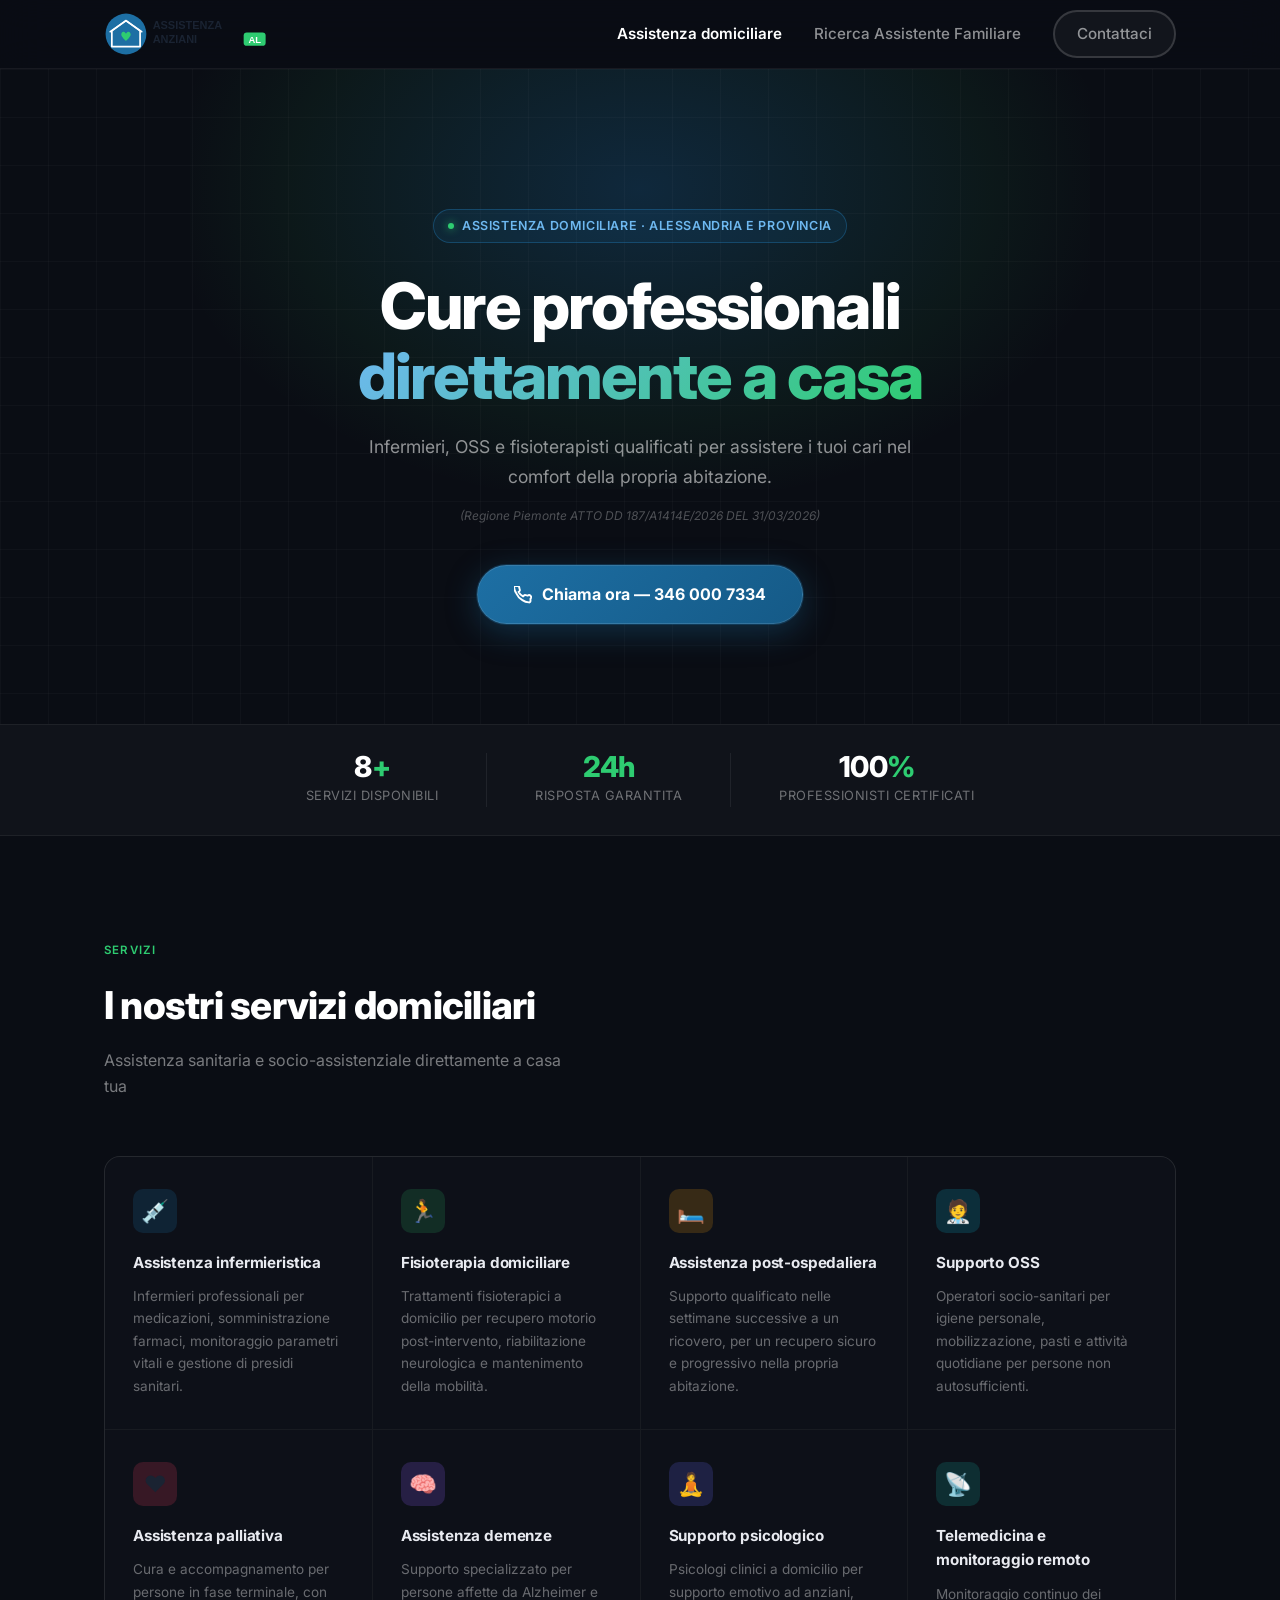
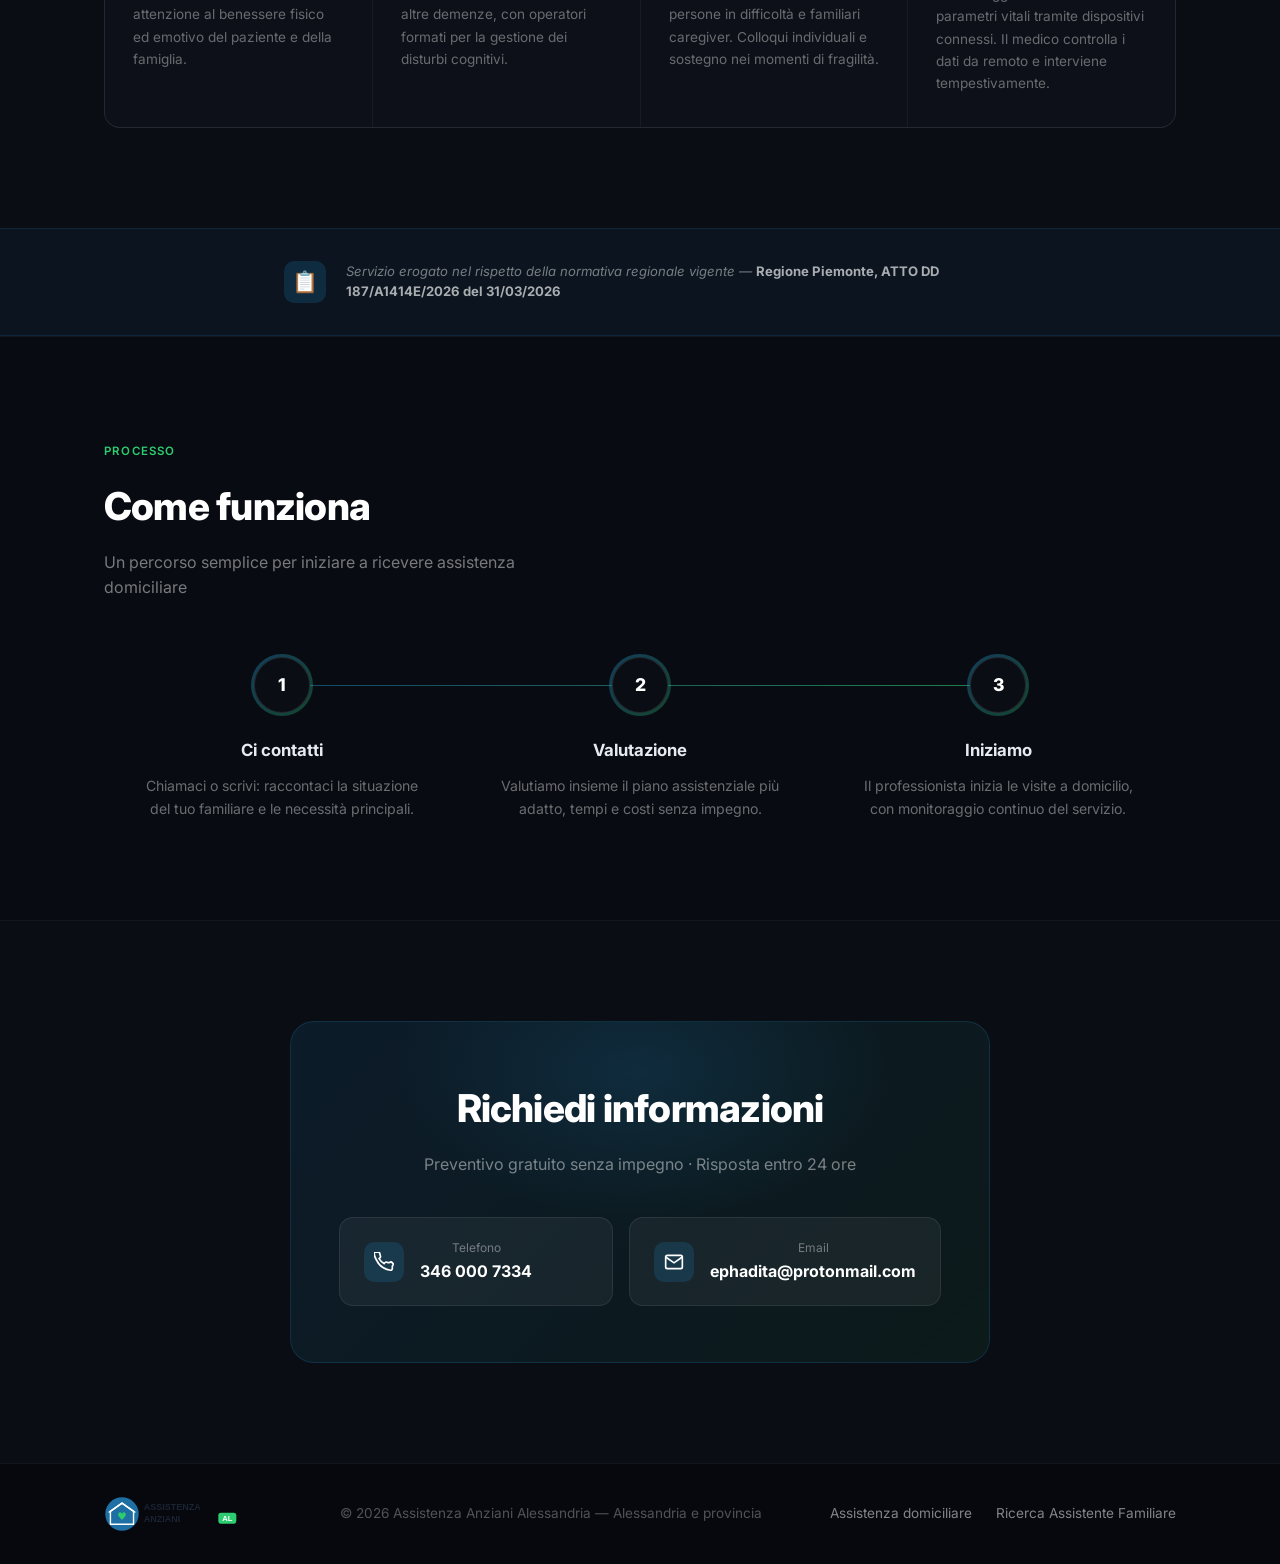
==== commit 070a4efa: "Redesign assistenza-domiciliare: Linear-inspired dark UI with premium layout" ====
--- a/assistenza-domiciliare.html
+++ b/assistenza-domiciliare.html
@@ -9,7 +9,7 @@
   <link rel="canonical" href="https://www.assistenzaanziani.pro/assistenza-domiciliare.html" />
   <link rel="preconnect" href="https://fonts.googleapis.com" />
   <link rel="preconnect" href="https://fonts.gstatic.com" crossorigin />
-  <link href="https://fonts.googleapis.com/css2?family=Inter:wght@400;500;600;700;800&display=swap" rel="stylesheet" />
+  <link href="https://fonts.googleapis.com/css2?family=Inter:ital,wght@0,300;0,400;0,500;0,600;0,700;0,800;1,400&display=swap" rel="stylesheet" />
   <link rel="stylesheet" href="style.css" />
   <script type="application/ld+json">
   {
@@ -22,6 +22,416 @@
     "areaServed": ["Alessandria e provincia"]
   }
   </script>
+
+  <style>
+    /* ─── PAGE OVERRIDE: Linear-inspired dark design ─── */
+
+    /* Reset page background */
+    body { background: #0a0d14; }
+
+    /* ── NAVBAR override for dark page ── */
+    .navbar {
+      background: rgba(10,13,20,0.85);
+      border-bottom: 1px solid rgba(255,255,255,0.06);
+      backdrop-filter: blur(20px);
+    }
+    .nav-links a { color: rgba(255,255,255,0.55); }
+    .nav-links a:hover { color: #fff; }
+    .nav-links a.active { color: #fff; font-weight: 600; }
+    .btn-outline {
+      border-color: rgba(255,255,255,0.15);
+      color: rgba(255,255,255,0.75);
+      background: rgba(255,255,255,0.04);
+    }
+    .btn-outline:hover {
+      background: rgba(255,255,255,0.1);
+      border-color: rgba(255,255,255,0.3);
+      color: #fff;
+    }
+    .hamburger span { background: rgba(255,255,255,0.7); }
+    .mobile-menu {
+      background: #0d1018;
+      border-top: 1px solid rgba(255,255,255,0.06);
+    }
+    .mobile-menu a { color: rgba(255,255,255,0.7); border-bottom-color: rgba(255,255,255,0.06); }
+
+    /* ── HERO ── */
+    .ad-hero {
+      position: relative;
+      padding: 140px 0 100px;
+      background: #0a0d14;
+      overflow: hidden;
+      text-align: center;
+    }
+    /* Mesh gradient glow */
+    .ad-hero::before {
+      content: '';
+      position: absolute;
+      top: -180px; left: 50%;
+      transform: translateX(-50%);
+      width: 900px; height: 600px;
+      background: radial-gradient(ellipse at center, rgba(29,111,164,0.28) 0%, rgba(46,204,113,0.06) 55%, transparent 75%);
+      pointer-events: none;
+    }
+    /* Subtle grid texture */
+    .ad-hero::after {
+      content: '';
+      position: absolute;
+      inset: 0;
+      background-image:
+        linear-gradient(rgba(255,255,255,0.025) 1px, transparent 1px),
+        linear-gradient(90deg, rgba(255,255,255,0.025) 1px, transparent 1px);
+      background-size: 48px 48px;
+      pointer-events: none;
+    }
+    .ad-hero .container { position: relative; z-index: 2; max-width: 760px; }
+
+    .ad-badge {
+      display: inline-flex; align-items: center; gap: 8px;
+      padding: 6px 14px;
+      border: 1px solid rgba(29,111,164,0.45);
+      border-radius: 50px;
+      background: rgba(29,111,164,0.12);
+      color: #6eb8f0;
+      font-size: 0.78rem; font-weight: 600;
+      letter-spacing: 0.6px; text-transform: uppercase;
+      margin-bottom: 28px;
+    }
+    .ad-badge-dot {
+      width: 6px; height: 6px; border-radius: 50%;
+      background: #2ecc71;
+      box-shadow: 0 0 8px rgba(46,204,113,0.8);
+      animation: pulse 2s infinite;
+    }
+    @keyframes pulse {
+      0%,100% { opacity: 1; } 50% { opacity: 0.4; }
+    }
+
+    .ad-hero h1 {
+      font-size: clamp(2.6rem, 5vw, 4rem);
+      font-weight: 800;
+      line-height: 1.1;
+      letter-spacing: -0.03em;
+      color: #fff;
+      margin-bottom: 20px;
+    }
+    .ad-hero h1 span {
+      background: linear-gradient(135deg, #6eb8f0 0%, #2ecc71 100%);
+      -webkit-background-clip: text;
+      -webkit-text-fill-color: transparent;
+      background-clip: text;
+    }
+    .ad-hero p.sub {
+      font-size: 1.1rem;
+      color: rgba(255,255,255,0.55);
+      line-height: 1.7;
+      max-width: 560px;
+      margin: 0 auto 14px;
+    }
+    .ad-hero p.normativa {
+      font-size: 0.75rem;
+      font-style: italic;
+      color: rgba(255,255,255,0.28);
+      margin-bottom: 40px;
+    }
+    .ad-cta {
+      display: inline-flex; align-items: center; gap: 10px;
+      padding: 16px 36px;
+      background: linear-gradient(135deg, #1d6fa4, #155a87);
+      color: #fff;
+      font-weight: 700; font-size: 1rem;
+      border-radius: 50px;
+      text-decoration: none;
+      border: 1px solid rgba(255,255,255,0.12);
+      box-shadow: 0 0 0 1px rgba(29,111,164,0.3), 0 8px 32px rgba(29,111,164,0.35);
+      transition: transform 0.2s, box-shadow 0.2s;
+    }
+    .ad-cta:hover {
+      transform: translateY(-2px);
+      box-shadow: 0 0 0 1px rgba(29,111,164,0.5), 0 16px 48px rgba(29,111,164,0.45);
+    }
+
+    /* ── STATS STRIP ── */
+    .ad-stats {
+      background: rgba(255,255,255,0.025);
+      border-top: 1px solid rgba(255,255,255,0.06);
+      border-bottom: 1px solid rgba(255,255,255,0.06);
+      padding: 28px 0;
+    }
+    .ad-stats-inner {
+      display: flex; align-items: center; justify-content: center;
+      gap: 0; flex-wrap: wrap;
+    }
+    .ad-stat {
+      text-align: center;
+      padding: 0 48px;
+      border-right: 1px solid rgba(255,255,255,0.07);
+    }
+    .ad-stat:last-child { border-right: none; }
+    .ad-stat-num {
+      font-size: 1.8rem; font-weight: 800;
+      color: #fff; letter-spacing: -0.02em; line-height: 1;
+      margin-bottom: 4px;
+    }
+    .ad-stat-num span { color: #2ecc71; }
+    .ad-stat-label {
+      font-size: 0.8rem; color: rgba(255,255,255,0.4);
+      text-transform: uppercase; letter-spacing: 0.5px;
+    }
+
+    /* ── SERVICES ── */
+    .ad-services {
+      padding: 100px 0;
+      background: #0a0d14;
+    }
+    .ad-section-label {
+      display: inline-block;
+      font-size: 0.72rem; font-weight: 600;
+      letter-spacing: 1.2px; text-transform: uppercase;
+      color: #2ecc71;
+      margin-bottom: 16px;
+    }
+    .ad-section-title {
+      font-size: clamp(1.8rem, 3vw, 2.4rem);
+      font-weight: 800;
+      color: #fff;
+      letter-spacing: -0.02em;
+      margin-bottom: 12px;
+    }
+    .ad-section-sub {
+      font-size: 1rem;
+      color: rgba(255,255,255,0.45);
+      max-width: 480px;
+    }
+    .ad-section-header { margin-bottom: 56px; }
+
+    .ad-grid {
+      display: grid;
+      grid-template-columns: repeat(4, 1fr);
+      gap: 1px;
+      background: rgba(255,255,255,0.06);
+      border: 1px solid rgba(255,255,255,0.06);
+      border-radius: 16px;
+      overflow: hidden;
+    }
+    .ad-card {
+      background: #0d1018;
+      padding: 32px 28px;
+      transition: background 0.2s;
+      position: relative;
+      overflow: hidden;
+    }
+    .ad-card::after {
+      content: '';
+      position: absolute;
+      inset: 0;
+      background: radial-gradient(circle at 30% 30%, rgba(29,111,164,0.12), transparent 70%);
+      opacity: 0;
+      transition: opacity 0.3s;
+    }
+    .ad-card:hover { background: #111520; }
+    .ad-card:hover::after { opacity: 1; }
+
+    .ad-card-icon {
+      width: 44px; height: 44px;
+      border-radius: 10px;
+      display: flex; align-items: center; justify-content: center;
+      font-size: 1.4rem;
+      margin-bottom: 18px;
+      position: relative; z-index: 1;
+    }
+    .ad-card h3 {
+      font-size: 0.95rem; font-weight: 700;
+      color: #e8eaf0;
+      margin-bottom: 10px;
+      letter-spacing: -0.01em;
+      position: relative; z-index: 1;
+    }
+    .ad-card p {
+      font-size: 0.85rem;
+      color: rgba(255,255,255,0.38);
+      line-height: 1.65;
+      position: relative; z-index: 1;
+    }
+
+    /* icon background variants */
+    .icon-blue  { background: rgba(29,111,164,0.2); }
+    .icon-green { background: rgba(46,204,113,0.15); }
+    .icon-purple{ background: rgba(139,92,246,0.2); }
+    .icon-amber { background: rgba(245,158,11,0.18); }
+    .icon-rose  { background: rgba(244,63,94,0.18); }
+    .icon-cyan  { background: rgba(6,182,212,0.18); }
+    .icon-indigo{ background: rgba(99,102,241,0.2); }
+    .icon-teal  { background: rgba(20,184,166,0.18); }
+
+    /* ── COME FUNZIONA ── */
+    .ad-how {
+      padding: 100px 0;
+      background: #080b11;
+      border-top: 1px solid rgba(255,255,255,0.05);
+      border-bottom: 1px solid rgba(255,255,255,0.05);
+    }
+    .ad-timeline {
+      display: grid;
+      grid-template-columns: repeat(3, 1fr);
+      gap: 2px;
+      margin-top: 56px;
+      position: relative;
+    }
+    /* Connecting line */
+    .ad-timeline::before {
+      content: '';
+      position: absolute;
+      top: 28px; left: calc(16.67% + 8px); right: calc(16.67% + 8px);
+      height: 1px;
+      background: linear-gradient(90deg, rgba(29,111,164,0.6), rgba(46,204,113,0.6));
+      z-index: 0;
+    }
+    .ad-step {
+      text-align: center;
+      padding: 0 32px;
+      position: relative; z-index: 1;
+    }
+    .ad-step-num {
+      width: 56px; height: 56px;
+      border-radius: 50%;
+      background: #0a0d14;
+      border: 1px solid rgba(255,255,255,0.1);
+      color: #fff;
+      font-size: 1.1rem; font-weight: 800;
+      display: flex; align-items: center; justify-content: center;
+      margin: 0 auto 24px;
+      position: relative;
+    }
+    .ad-step-num::after {
+      content: '';
+      position: absolute;
+      inset: -4px;
+      border-radius: 50%;
+      background: linear-gradient(135deg, rgba(29,111,164,0.5), rgba(46,204,113,0.3));
+      z-index: -1;
+    }
+    .ad-step h3 {
+      font-size: 1.05rem; font-weight: 700;
+      color: #e8eaf0; margin-bottom: 10px;
+    }
+    .ad-step p {
+      font-size: 0.88rem;
+      color: rgba(255,255,255,0.4);
+      line-height: 1.65;
+    }
+
+    /* ── NORMATIVA BANNER ── */
+    .ad-normativa {
+      margin: 0; padding: 32px 0;
+      background: rgba(29,111,164,0.07);
+      border-top: 1px solid rgba(29,111,164,0.2);
+      border-bottom: 1px solid rgba(29,111,164,0.2);
+    }
+    .ad-normativa-inner {
+      display: flex; align-items: center; gap: 20px;
+      max-width: 760px; margin: 0 auto; padding: 0 24px;
+    }
+    .ad-norm-icon {
+      width: 42px; height: 42px; border-radius: 10px;
+      background: rgba(29,111,164,0.25);
+      display: flex; align-items: center; justify-content: center;
+      font-size: 1.3rem; flex-shrink: 0;
+    }
+    .ad-norm-text {
+      font-size: 0.82rem;
+      color: rgba(255,255,255,0.45);
+      font-style: italic;
+      line-height: 1.5;
+    }
+    .ad-norm-text strong { color: rgba(255,255,255,0.65); font-style: normal; }
+
+    /* ── CONTATTI ── */
+    .ad-contact {
+      padding: 100px 0;
+      background: #0a0d14;
+    }
+    .ad-contact-box {
+      max-width: 700px; margin: 0 auto;
+      background: linear-gradient(135deg, rgba(29,111,164,0.15), rgba(46,204,113,0.07));
+      border: 1px solid rgba(29,111,164,0.25);
+      border-radius: 24px;
+      padding: 56px 48px;
+      text-align: center;
+      position: relative;
+      overflow: hidden;
+    }
+    .ad-contact-box::before {
+      content: '';
+      position: absolute;
+      top: -100px; left: 50%;
+      transform: translateX(-50%);
+      width: 500px; height: 300px;
+      background: radial-gradient(ellipse, rgba(29,111,164,0.2), transparent 70%);
+    }
+    .ad-contact-box h2 {
+      font-size: clamp(1.8rem, 3vw, 2.4rem);
+      font-weight: 800; color: #fff;
+      letter-spacing: -0.02em;
+      margin-bottom: 12px;
+      position: relative;
+    }
+    .ad-contact-box p {
+      color: rgba(255,255,255,0.45);
+      font-size: 1rem; margin-bottom: 40px;
+      position: relative;
+    }
+    .ad-contact-cards {
+      display: grid; grid-template-columns: 1fr 1fr;
+      gap: 16px; position: relative;
+    }
+    .ad-contact-card {
+      display: flex; align-items: center; gap: 16px;
+      padding: 20px 24px;
+      background: rgba(255,255,255,0.05);
+      border: 1px solid rgba(255,255,255,0.08);
+      border-radius: 14px;
+      text-decoration: none; color: #fff;
+      transition: background 0.2s, border-color 0.2s, transform 0.2s;
+    }
+    .ad-contact-card:hover {
+      background: rgba(255,255,255,0.09);
+      border-color: rgba(29,111,164,0.4);
+      transform: translateY(-2px);
+    }
+    .ad-contact-ico {
+      width: 40px; height: 40px; border-radius: 10px;
+      background: rgba(29,111,164,0.25);
+      display: flex; align-items: center; justify-content: center;
+      flex-shrink: 0;
+    }
+    .ad-contact-lbl { font-size: 0.75rem; color: rgba(255,255,255,0.4); margin-bottom: 2px; }
+    .ad-contact-val { font-size: 1rem; font-weight: 700; }
+
+    /* ── FOOTER ── */
+    .footer {
+      background: #06080d;
+      border-top: 1px solid rgba(255,255,255,0.05);
+    }
+    .footer p { color: rgba(255,255,255,0.3); }
+
+    /* ── RESPONSIVE ── */
+    @media (max-width: 1024px) {
+      .ad-grid { grid-template-columns: repeat(2, 1fr); }
+    }
+    @media (max-width: 768px) {
+      .ad-hero { padding: 100px 0 70px; }
+      .ad-grid { grid-template-columns: 1fr; }
+      .ad-stat { padding: 16px 24px; border-right: none; border-bottom: 1px solid rgba(255,255,255,0.07); }
+      .ad-stat:last-child { border-bottom: none; }
+      .ad-stats-inner { flex-direction: column; }
+      .ad-timeline { grid-template-columns: 1fr; gap: 32px; }
+      .ad-timeline::before { display: none; }
+      .ad-contact-cards { grid-template-columns: 1fr; }
+      .ad-contact-box { padding: 40px 24px; }
+      .ad-normativa-inner { flex-direction: column; text-align: center; }
+    }
+  </style>
 </head>
 <body>
 
@@ -45,92 +455,127 @@
   </header>
 
   <!-- HERO -->
-  <section class="hero hero-static hero-blue">
-    <div class="container hero-inner hero-center">
-      <span class="badge">Assistenza domiciliare</span>
-      <h1>Cure professionali<br />direttamente a casa</h1>
-      <p>Infermieri, OSS e fisioterapisti qualificati per assistere i tuoi cari nel comfort della propria abitazione. Attivi ad <strong>Alessandria e provincia</strong>.</p>
-      <p style="font-size:0.8rem;font-style:italic;color:rgba(255,255,255,0.65);margin-top:-20px;">(Regione Piemonte ATTO DD 187/A1414E/2026 DEL 31/03/2026)</p>
-      <div class="hero-cta hero-cta-center">
-        <a href="tel:3460007334" class="btn btn-primary btn-lg">📞 Chiama ora — 346 000 7334</a>
-      </div>
+  <section class="ad-hero">
+    <div class="container">
+      <div class="ad-badge">
+        <span class="ad-badge-dot"></span>
+        Assistenza domiciliare · Alessandria e provincia
+      </div>
+      <h1>Cure professionali<br /><span>direttamente a casa</span></h1>
+      <p class="sub">Infermieri, OSS e fisioterapisti qualificati per assistere i tuoi cari nel comfort della propria abitazione.</p>
+      <p class="normativa">(Regione Piemonte ATTO DD 187/A1414E/2026 DEL 31/03/2026)</p>
+      <a href="tel:3460007334" class="ad-cta">
+        <svg width="18" height="18" viewBox="0 0 24 24" fill="none" stroke="currentColor" stroke-width="2.5"><path d="M22 16.92v3a2 2 0 01-2.18 2 19.79 19.79 0 01-8.63-3.07A19.5 19.5 0 013.07 9.81a19.79 19.79 0 01-3.07-8.67A2 2 0 012 .18h3a2 2 0 012 1.72c.127.96.361 1.903.7 2.81a2 2 0 01-.45 2.11L6.09 7.91a16 16 0 006 6l1.27-1.27a2 2 0 012.11-.45c.907.339 1.85.573 2.81.7A2 2 0 0122 16.92z"/></svg>
+        Chiama ora — 346 000 7334
+      </a>
     </div>
   </section>
 
+  <!-- STATS STRIP -->
+  <div class="ad-stats">
+    <div class="ad-stats-inner">
+      <div class="ad-stat">
+        <div class="ad-stat-num">8<span>+</span></div>
+        <div class="ad-stat-label">Servizi disponibili</div>
+      </div>
+      <div class="ad-stat">
+        <div class="ad-stat-num"><span>24h</span></div>
+        <div class="ad-stat-label">Risposta garantita</div>
+      </div>
+      <div class="ad-stat">
+        <div class="ad-stat-num">100<span>%</span></div>
+        <div class="ad-stat-label">Professionisti certificati</div>
+      </div>
+    </div>
+  </div>
+
   <!-- SERVIZI -->
-  <section class="section section-light">
+  <section class="ad-services">
     <div class="container">
-      <div class="section-header">
-        <h2>I nostri servizi domiciliari</h2>
-        <p>Assistenza sanitaria e socio-assistenziale direttamente a casa tua</p>
-      </div>
-      <div class="services-grid">
-        <div class="service-card">
-          <div class="service-icon">💉</div>
+      <div class="ad-section-header">
+        <div class="ad-section-label">Servizi</div>
+        <h2 class="ad-section-title">I nostri servizi domiciliari</h2>
+        <p class="ad-section-sub">Assistenza sanitaria e socio-assistenziale direttamente a casa tua</p>
+      </div>
+
+      <div class="ad-grid">
+        <div class="ad-card">
+          <div class="ad-card-icon icon-blue">💉</div>
           <h3>Assistenza infermieristica</h3>
           <p>Infermieri professionali per medicazioni, somministrazione farmaci, monitoraggio parametri vitali e gestione di presidi sanitari.</p>
         </div>
-        <div class="service-card">
-          <div class="service-icon">🏃</div>
+        <div class="ad-card">
+          <div class="ad-card-icon icon-green">🏃</div>
           <h3>Fisioterapia domiciliare</h3>
           <p>Trattamenti fisioterapici a domicilio per recupero motorio post-intervento, riabilitazione neurologica e mantenimento della mobilità.</p>
         </div>
-        <div class="service-card">
-          <div class="service-icon">🛏️</div>
+        <div class="ad-card">
+          <div class="ad-card-icon icon-amber">🛏️</div>
           <h3>Assistenza post-ospedaliera</h3>
           <p>Supporto qualificato nelle settimane successive a un ricovero, per un recupero sicuro e progressivo nella propria abitazione.</p>
         </div>
-        <div class="service-card">
-          <div class="service-icon">🧑‍⚕️</div>
+        <div class="ad-card">
+          <div class="ad-card-icon icon-cyan">🧑‍⚕️</div>
           <h3>Supporto OSS</h3>
           <p>Operatori socio-sanitari per igiene personale, mobilizzazione, pasti e attività quotidiane per persone non autosufficienti.</p>
         </div>
-        <div class="service-card">
-          <div class="service-icon">❤️</div>
+        <div class="ad-card">
+          <div class="ad-card-icon icon-rose">❤️</div>
           <h3>Assistenza palliativa</h3>
           <p>Cura e accompagnamento per persone in fase terminale, con attenzione al benessere fisico ed emotivo del paziente e della famiglia.</p>
         </div>
-        <div class="service-card">
-          <div class="service-icon">🧠</div>
+        <div class="ad-card">
+          <div class="ad-card-icon icon-purple">🧠</div>
           <h3>Assistenza demenze</h3>
           <p>Supporto specializzato per persone affette da Alzheimer e altre demenze, con operatori formati per la gestione dei disturbi cognitivi.</p>
         </div>
-        <div class="service-card">
-          <div class="service-icon">🧘</div>
+        <div class="ad-card">
+          <div class="ad-card-icon icon-indigo">🧘</div>
           <h3>Supporto psicologico</h3>
           <p>Psicologi clinici a domicilio per supporto emotivo ad anziani, persone in difficoltà e familiari caregiver. Colloqui individuali e sostegno nei momenti di fragilità.</p>
         </div>
-        <div class="service-card">
-          <div class="service-icon">📡</div>
+        <div class="ad-card">
+          <div class="ad-card-icon icon-teal">📡</div>
           <h3>Telemedicina e monitoraggio remoto</h3>
-          <p>Monitoraggio continuo dei parametri vitali (pressione, frequenza cardiaca, saturazione) tramite dispositivi connessi. Il medico controlla i dati da remoto e interviene tempestivamente in caso di anomalie.</p>
+          <p>Monitoraggio continuo dei parametri vitali tramite dispositivi connessi. Il medico controlla i dati da remoto e interviene tempestivamente.</p>
         </div>
       </div>
     </div>
   </section>
 
+  <!-- NORMATIVA BANNER -->
+  <div class="ad-normativa">
+    <div class="ad-normativa-inner">
+      <div class="ad-norm-icon">📋</div>
+      <p class="ad-norm-text">
+        Servizio erogato nel rispetto della normativa regionale vigente —
+        <strong>Regione Piemonte, ATTO DD 187/A1414E/2026 del 31/03/2026</strong>
+      </p>
+    </div>
+  </div>
+
   <!-- COME FUNZIONA -->
-  <section class="section section-dark">
+  <section class="ad-how">
     <div class="container">
-      <div class="section-header light">
-        <h2>Come funziona</h2>
-        <p>Un percorso semplice per iniziare a ricevere assistenza domiciliare</p>
-      </div>
-      <div class="steps-grid">
-        <div class="step">
-          <div class="step-num">1</div>
+      <div class="ad-section-header">
+        <div class="ad-section-label">Processo</div>
+        <h2 class="ad-section-title">Come funziona</h2>
+        <p class="ad-section-sub">Un percorso semplice per iniziare a ricevere assistenza domiciliare</p>
+      </div>
+
+      <div class="ad-timeline">
+        <div class="ad-step">
+          <div class="ad-step-num">1</div>
           <h3>Ci contatti</h3>
           <p>Chiamaci o scrivi: raccontaci la situazione del tuo familiare e le necessità principali.</p>
         </div>
-        <div class="step-arrow">→</div>
-        <div class="step">
-          <div class="step-num">2</div>
+        <div class="ad-step">
+          <div class="ad-step-num">2</div>
           <h3>Valutazione</h3>
           <p>Valutiamo insieme il piano assistenziale più adatto, tempi e costi senza impegno.</p>
         </div>
-        <div class="step-arrow">→</div>
-        <div class="step">
-          <div class="step-num">3</div>
+        <div class="ad-step">
+          <div class="ad-step-num">3</div>
           <h3>Iniziamo</h3>
           <p>Il professionista inizia le visite a domicilio, con monitoraggio continuo del servizio.</p>
         </div>
@@ -138,50 +583,32 @@
     </div>
   </section>
 
-  <!-- AREE -->
-  <section class="section section-light">
+  <!-- CONTATTI -->
+  <section id="contatti" class="ad-contact">
     <div class="container">
-      <div class="section-header">
-        <h2>Dove operiamo</h2>
-        <p>Assistenza domiciliare nella provincia di Alessandria</p>
-      </div>
-      <div class="areas-grid areas-single">
-        <div class="area-card">
-          <div class="area-pin">📍</div>
-          <h3>Alessandria e provincia</h3>
-          <p>Operiamo in tutta la provincia di Alessandria e comuni limitrofi</p>
-        </div>
-      </div>
-      </div>
-    </div>
-  </section>
-
-  <!-- CONTATTI -->
-  <section id="contatti" class="section section-primary">
-    <div class="container">
-      <div class="section-header light">
+      <div class="ad-contact-box">
         <h2>Richiedi informazioni</h2>
-        <p>Contattaci per un preventivo gratuito senza impegno</p>
-      </div>
-      <div class="contact-grid">
-        <a href="tel:3460007334" class="contact-card">
-          <div class="contact-icon">
-            <svg width="28" height="28" viewBox="0 0 24 24" fill="none" stroke="currentColor" stroke-width="2"><path d="M22 16.92v3a2 2 0 01-2.18 2 19.79 19.79 0 01-8.63-3.07A19.5 19.5 0 013.07 9.81a19.79 19.79 0 01-3.07-8.67A2 2 0 012 .18h3a2 2 0 012 1.72c.127.96.361 1.903.7 2.81a2 2 0 01-.45 2.11L6.09 7.91a16 16 0 006 6l1.27-1.27a2 2 0 012.11-.45c.907.339 1.85.573 2.81.7A2 2 0 0122 16.92z"/></svg>
-          </div>
-          <div>
-            <p class="contact-label">Telefono</p>
-            <p class="contact-value">346 000 7334</p>
-          </div>
-        </a>
-        <a href="mailto:ephadita@protonmail.com" class="contact-card">
-          <div class="contact-icon">
-            <svg width="28" height="28" viewBox="0 0 24 24" fill="none" stroke="currentColor" stroke-width="2"><path d="M4 4h16c1.1 0 2 .9 2 2v12c0 1.1-.9 2-2 2H4c-1.1 0-2-.9-2-2V6c0-1.1.9-2 2-2z"/><polyline points="22,6 12,13 2,6"/></svg>
-          </div>
-          <div>
-            <p class="contact-label">Email</p>
-            <p class="contact-value">ephadita@protonmail.com</p>
-          </div>
-        </a>
+        <p>Preventivo gratuito senza impegno · Risposta entro 24 ore</p>
+        <div class="ad-contact-cards">
+          <a href="tel:3460007334" class="ad-contact-card">
+            <div class="ad-contact-ico">
+              <svg width="20" height="20" viewBox="0 0 24 24" fill="none" stroke="currentColor" stroke-width="2"><path d="M22 16.92v3a2 2 0 01-2.18 2 19.79 19.79 0 01-8.63-3.07A19.5 19.5 0 013.07 9.81a19.79 19.79 0 01-3.07-8.67A2 2 0 012 .18h3a2 2 0 012 1.72c.127.96.361 1.903.7 2.81a2 2 0 01-.45 2.11L6.09 7.91a16 16 0 006 6l1.27-1.27a2 2 0 012.11-.45c.907.339 1.85.573 2.81.7A2 2 0 0122 16.92z"/></svg>
+            </div>
+            <div>
+              <div class="ad-contact-lbl">Telefono</div>
+              <div class="ad-contact-val">346 000 7334</div>
+            </div>
+          </a>
+          <a href="mailto:ephadita@protonmail.com" class="ad-contact-card">
+            <div class="ad-contact-ico">
+              <svg width="20" height="20" viewBox="0 0 24 24" fill="none" stroke="currentColor" stroke-width="2"><path d="M4 4h16c1.1 0 2 .9 2 2v12c0 1.1-.9 2-2 2H4c-1.1 0-2-.9-2-2V6c0-1.1.9-2 2-2z"/><polyline points="22,6 12,13 2,6"/></svg>
+            </div>
+            <div>
+              <div class="ad-contact-lbl">Email</div>
+              <div class="ad-contact-val">ephadita@protonmail.com</div>
+            </div>
+          </a>
+        </div>
       </div>
     </div>
   </section>
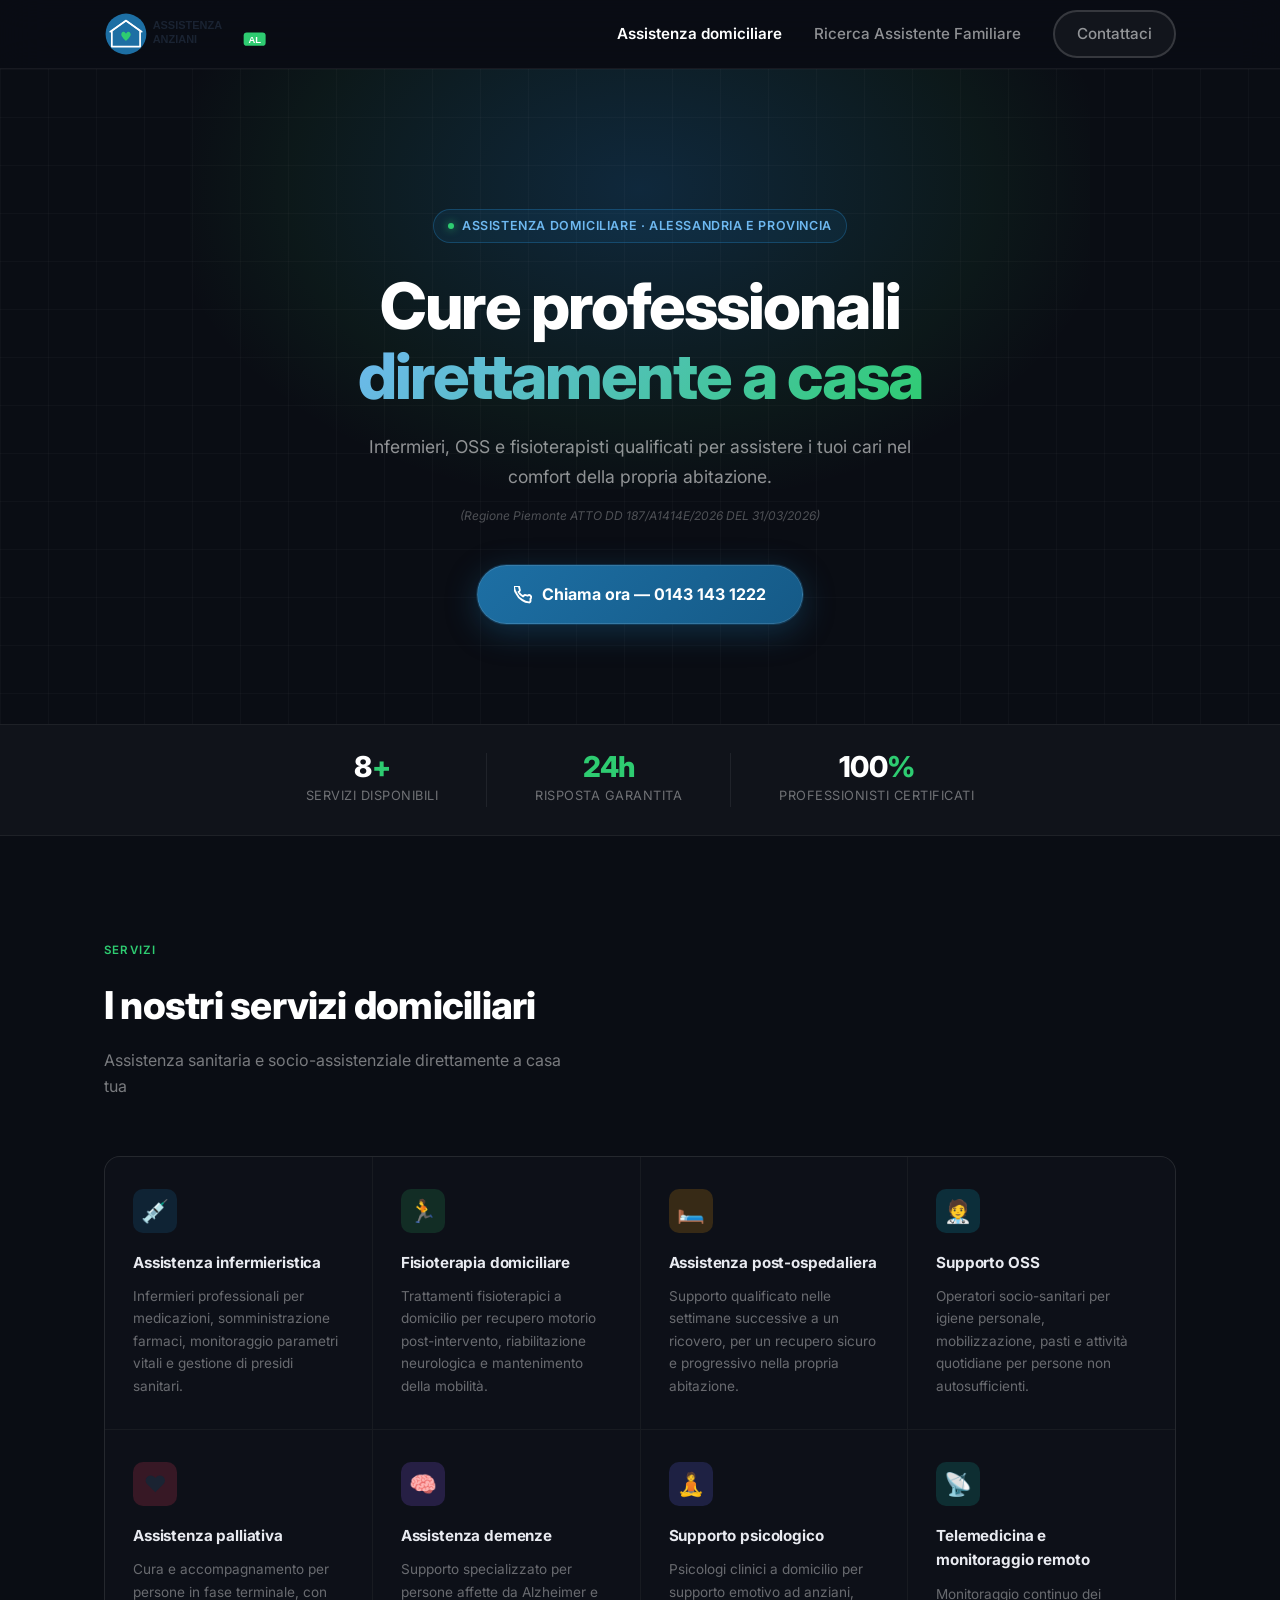
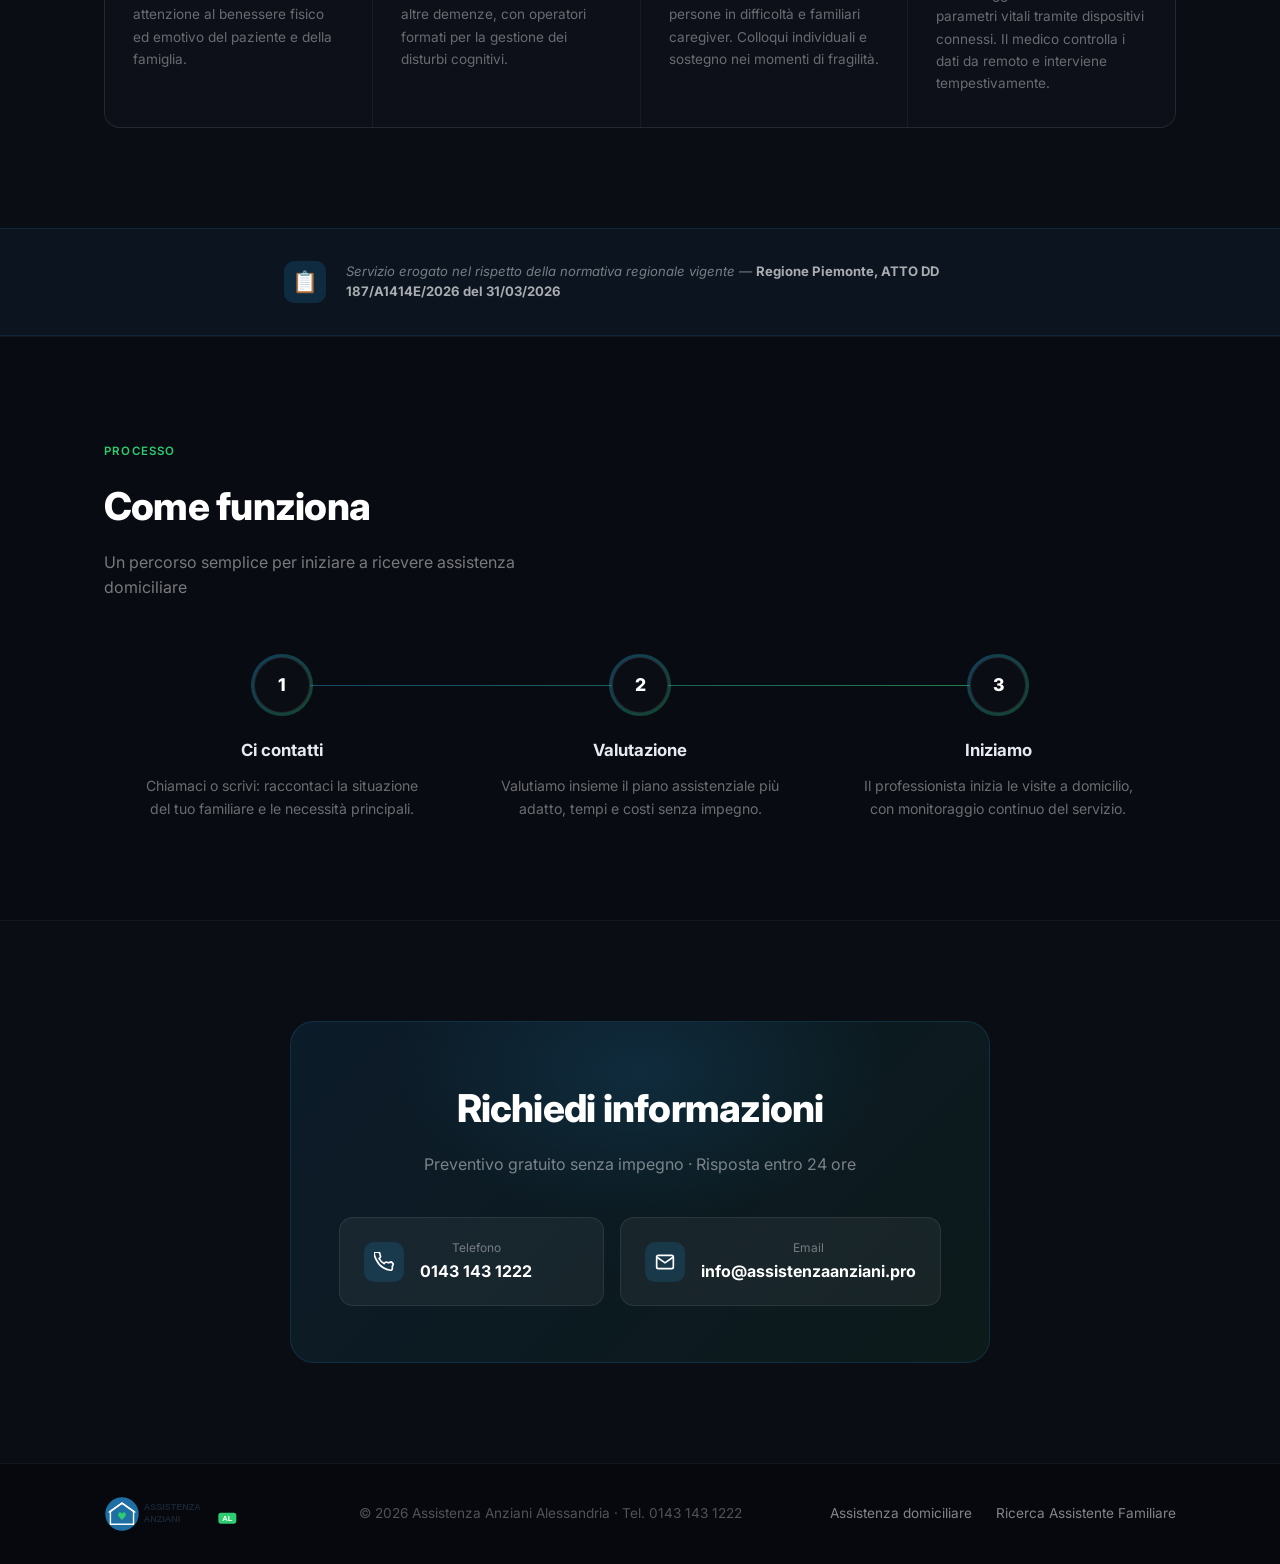
==== commit 80975a79: "Replace mobile with Tel. 0143 143 1222 in contacts and footer" ====
--- a/assistenza-domiciliare.html
+++ b/assistenza-domiciliare.html
@@ -17,8 +17,8 @@
     "@type": "MedicalBusiness",
     "name": "Assistenza Domiciliare — Assistenza Anziani Alessandria",
     "description": "Cure domiciliari, infermieri e OSS a domicilio ad Alessandria e provincia",
-    "telephone": "+393460007334",
-    "email": "ephadita@protonmail.com",
+    "telephone": "+390143143122",
+    "email": "info@assistenzaanziani.pro",
     "areaServed": ["Alessandria e provincia"]
   }
   </script>
@@ -464,9 +464,9 @@
       <h1>Cure professionali<br /><span>direttamente a casa</span></h1>
       <p class="sub">Infermieri, OSS e fisioterapisti qualificati per assistere i tuoi cari nel comfort della propria abitazione.</p>
       <p class="normativa">(Regione Piemonte ATTO DD 187/A1414E/2026 DEL 31/03/2026)</p>
-      <a href="tel:3460007334" class="ad-cta">
+      <a href="tel:01431431222" class="ad-cta">
         <svg width="18" height="18" viewBox="0 0 24 24" fill="none" stroke="currentColor" stroke-width="2.5"><path d="M22 16.92v3a2 2 0 01-2.18 2 19.79 19.79 0 01-8.63-3.07A19.5 19.5 0 013.07 9.81a19.79 19.79 0 01-3.07-8.67A2 2 0 012 .18h3a2 2 0 012 1.72c.127.96.361 1.903.7 2.81a2 2 0 01-.45 2.11L6.09 7.91a16 16 0 006 6l1.27-1.27a2 2 0 012.11-.45c.907.339 1.85.573 2.81.7A2 2 0 0122 16.92z"/></svg>
-        Chiama ora — 346 000 7334
+        Chiama ora — 0143 143 1222
       </a>
     </div>
   </section>
@@ -590,22 +590,22 @@
         <h2>Richiedi informazioni</h2>
         <p>Preventivo gratuito senza impegno · Risposta entro 24 ore</p>
         <div class="ad-contact-cards">
-          <a href="tel:3460007334" class="ad-contact-card">
+          <a href="tel:01431431222" class="ad-contact-card">
             <div class="ad-contact-ico">
               <svg width="20" height="20" viewBox="0 0 24 24" fill="none" stroke="currentColor" stroke-width="2"><path d="M22 16.92v3a2 2 0 01-2.18 2 19.79 19.79 0 01-8.63-3.07A19.5 19.5 0 013.07 9.81a19.79 19.79 0 01-3.07-8.67A2 2 0 012 .18h3a2 2 0 012 1.72c.127.96.361 1.903.7 2.81a2 2 0 01-.45 2.11L6.09 7.91a16 16 0 006 6l1.27-1.27a2 2 0 012.11-.45c.907.339 1.85.573 2.81.7A2 2 0 0122 16.92z"/></svg>
             </div>
             <div>
               <div class="ad-contact-lbl">Telefono</div>
-              <div class="ad-contact-val">346 000 7334</div>
+              <div class="ad-contact-val">0143 143 1222</div>
             </div>
           </a>
-          <a href="mailto:ephadita@protonmail.com" class="ad-contact-card">
+          <a href="mailto:info@assistenzaanziani.pro" class="ad-contact-card">
             <div class="ad-contact-ico">
               <svg width="20" height="20" viewBox="0 0 24 24" fill="none" stroke="currentColor" stroke-width="2"><path d="M4 4h16c1.1 0 2 .9 2 2v12c0 1.1-.9 2-2 2H4c-1.1 0-2-.9-2-2V6c0-1.1.9-2 2-2z"/><polyline points="22,6 12,13 2,6"/></svg>
             </div>
             <div>
               <div class="ad-contact-lbl">Email</div>
-              <div class="ad-contact-val">ephadita@protonmail.com</div>
+              <div class="ad-contact-val">info@assistenzaanziani.pro</div>
             </div>
           </a>
         </div>
@@ -616,7 +616,7 @@
   <footer class="footer">
     <div class="container footer-inner">
       <img src="logo.svg" alt="Assistenza Anziani Alessandria" height="36" />
-      <p>© 2026 Assistenza Anziani Alessandria — Alessandria e provincia</p>
+      <p>© 2026 Assistenza Anziani Alessandria · Tel. 0143 143 1222</p>
       <div class="footer-links">
         <a href="assistenza-domiciliare.html">Assistenza domiciliare</a>
         <a href="badante.html">Ricerca Assistente Familiare</a>
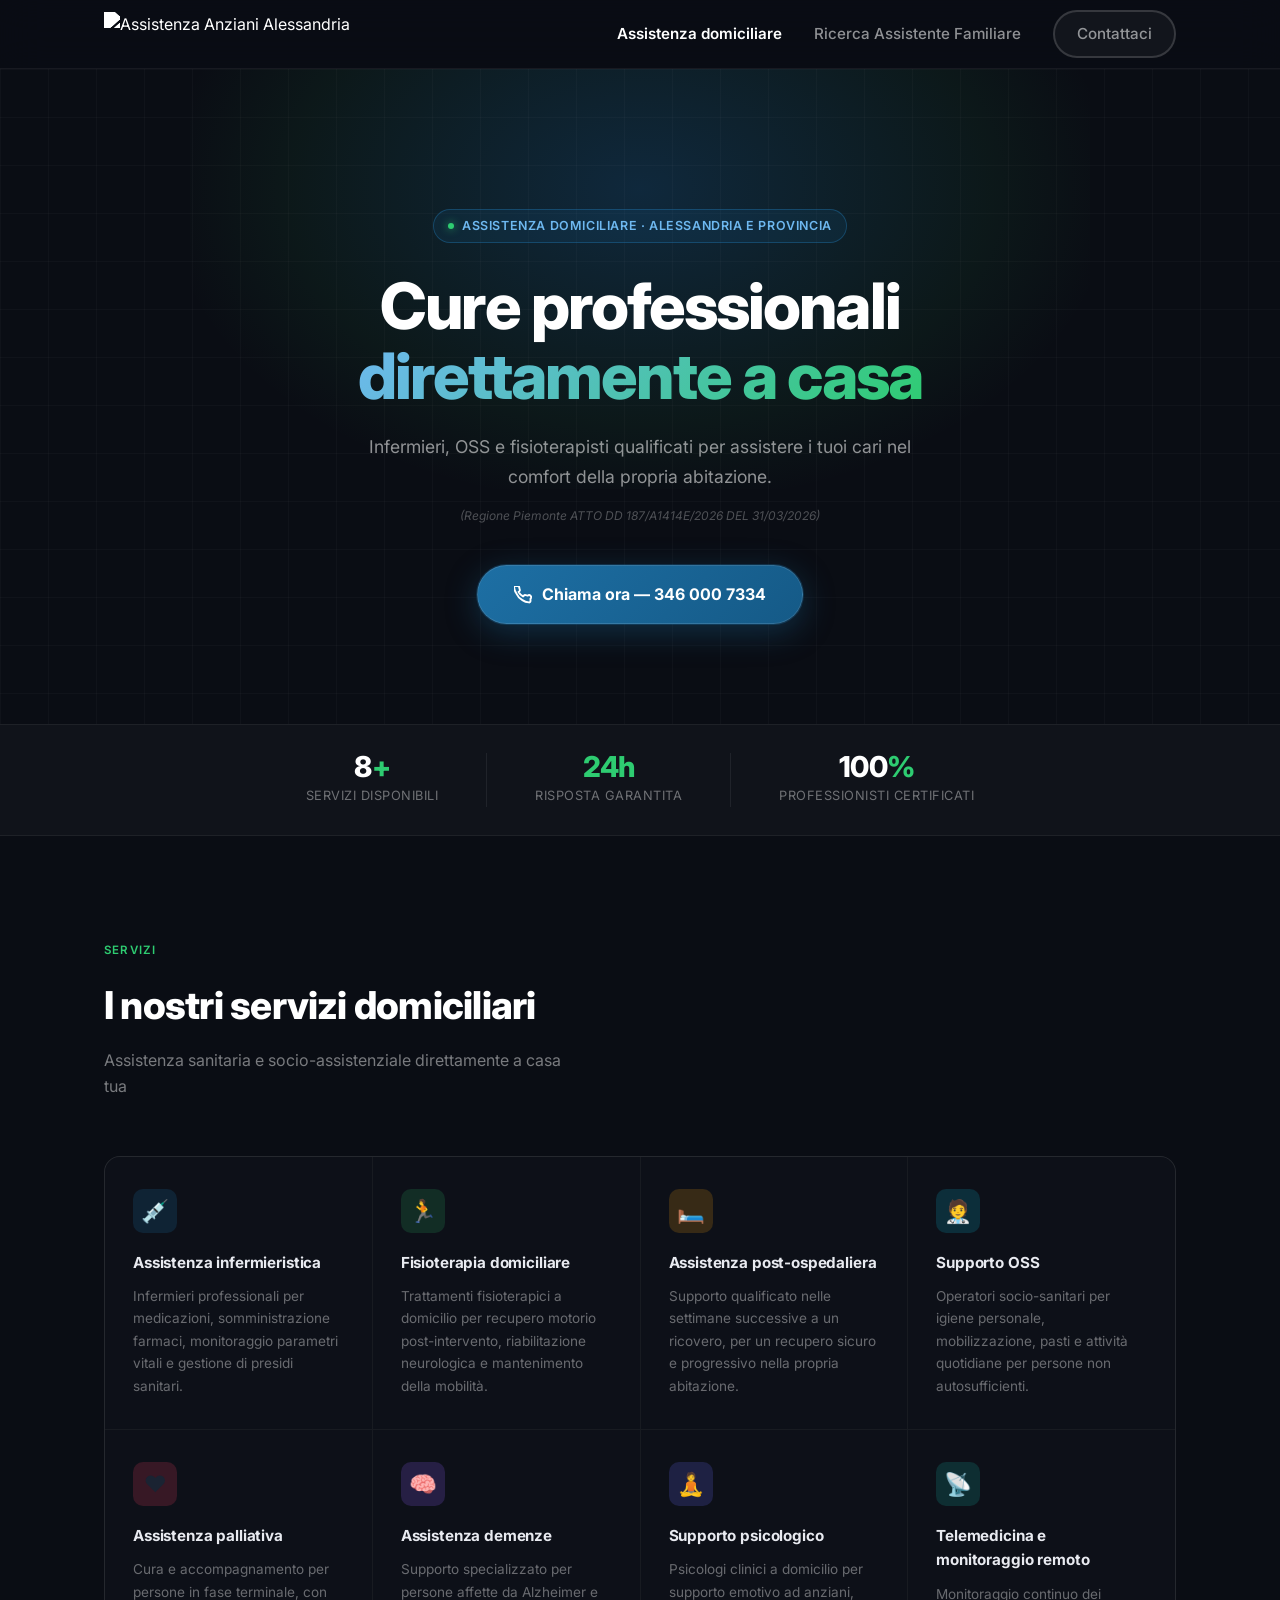
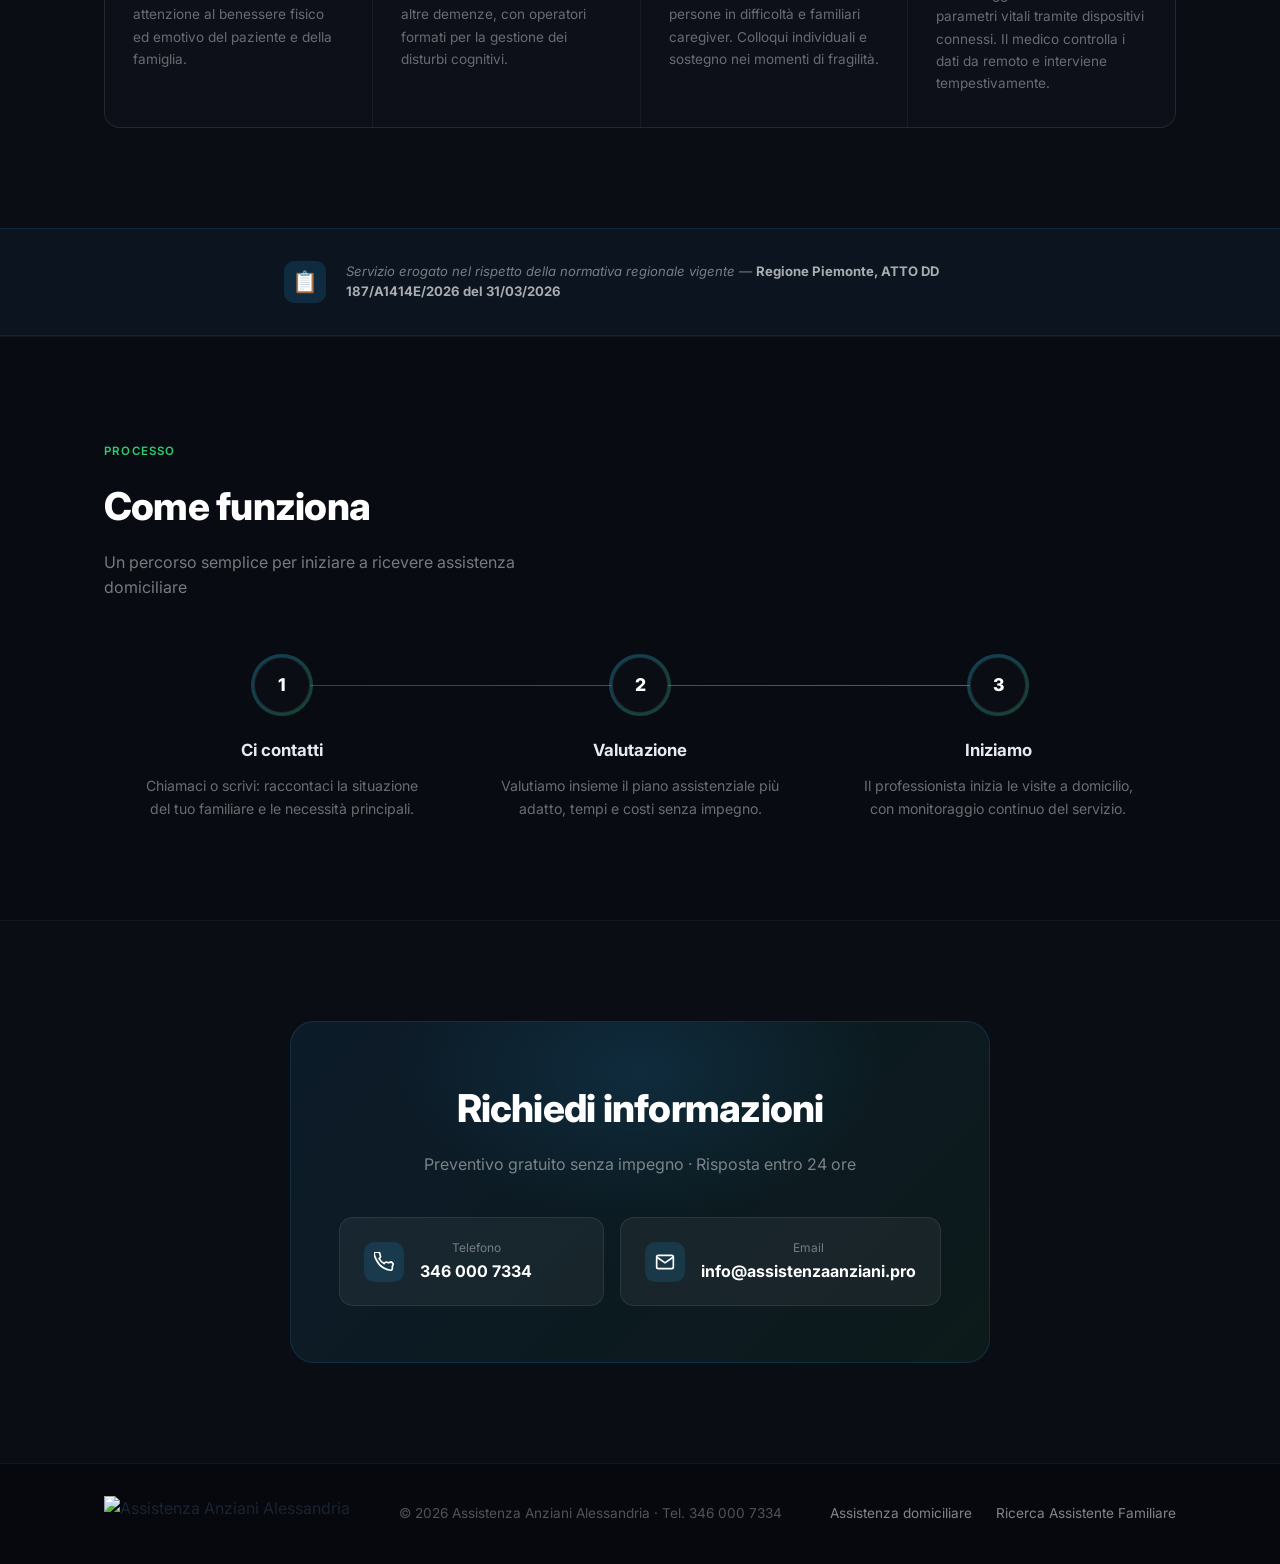
==== commit 03f2e949: "Update email to info@assistenzaanziani.pro and phone to 346 000 7334" ====
--- a/assistenza-domiciliare.html
+++ b/assistenza-domiciliare.html
@@ -17,7 +17,7 @@
     "@type": "MedicalBusiness",
     "name": "Assistenza Domiciliare — Assistenza Anziani Alessandria",
     "description": "Cure domiciliari, infermieri e OSS a domicilio ad Alessandria e provincia",
-    "telephone": "+390143143122",
+    "telephone": "+393460007334",
     "email": "info@assistenzaanziani.pro",
     "areaServed": ["Alessandria e provincia"]
   }
@@ -49,6 +49,7 @@
       color: #fff;
     }
     .hamburger span { background: rgba(255,255,255,0.7); }
+    .logo-img img { filter: brightness(0) invert(1); }
     .mobile-menu {
       background: #0d1018;
       border-top: 1px solid rgba(255,255,255,0.06);
@@ -437,7 +438,7 @@
 
   <header class="navbar">
     <div class="container nav-inner">
-      <a href="index.html" class="logo-img"><img src="logo.svg" alt="Assistenza Anziani Alessandria" height="44" /></a>
+      <a href="index.html" class="logo-img"><img src="logo-white.svg" alt="Assistenza Anziani Alessandria" height="44" /></a>
       <nav class="nav-links">
         <a href="assistenza-domiciliare.html" class="active">Assistenza domiciliare</a>
         <a href="badante.html">Ricerca Assistente Familiare</a>
@@ -464,9 +465,9 @@
       <h1>Cure professionali<br /><span>direttamente a casa</span></h1>
       <p class="sub">Infermieri, OSS e fisioterapisti qualificati per assistere i tuoi cari nel comfort della propria abitazione.</p>
       <p class="normativa">(Regione Piemonte ATTO DD 187/A1414E/2026 DEL 31/03/2026)</p>
-      <a href="tel:01431431222" class="ad-cta">
+      <a href="tel:3460007334" class="ad-cta">
         <svg width="18" height="18" viewBox="0 0 24 24" fill="none" stroke="currentColor" stroke-width="2.5"><path d="M22 16.92v3a2 2 0 01-2.18 2 19.79 19.79 0 01-8.63-3.07A19.5 19.5 0 013.07 9.81a19.79 19.79 0 01-3.07-8.67A2 2 0 012 .18h3a2 2 0 012 1.72c.127.96.361 1.903.7 2.81a2 2 0 01-.45 2.11L6.09 7.91a16 16 0 006 6l1.27-1.27a2 2 0 012.11-.45c.907.339 1.85.573 2.81.7A2 2 0 0122 16.92z"/></svg>
-        Chiama ora — 0143 143 1222
+        Chiama ora — 346 000 7334
       </a>
     </div>
   </section>
@@ -590,13 +591,13 @@
         <h2>Richiedi informazioni</h2>
         <p>Preventivo gratuito senza impegno · Risposta entro 24 ore</p>
         <div class="ad-contact-cards">
-          <a href="tel:01431431222" class="ad-contact-card">
+          <a href="tel:3460007334" class="ad-contact-card">
             <div class="ad-contact-ico">
               <svg width="20" height="20" viewBox="0 0 24 24" fill="none" stroke="currentColor" stroke-width="2"><path d="M22 16.92v3a2 2 0 01-2.18 2 19.79 19.79 0 01-8.63-3.07A19.5 19.5 0 013.07 9.81a19.79 19.79 0 01-3.07-8.67A2 2 0 012 .18h3a2 2 0 012 1.72c.127.96.361 1.903.7 2.81a2 2 0 01-.45 2.11L6.09 7.91a16 16 0 006 6l1.27-1.27a2 2 0 012.11-.45c.907.339 1.85.573 2.81.7A2 2 0 0122 16.92z"/></svg>
             </div>
             <div>
               <div class="ad-contact-lbl">Telefono</div>
-              <div class="ad-contact-val">0143 143 1222</div>
+              <div class="ad-contact-val">346 000 7334</div>
             </div>
           </a>
           <a href="mailto:info@assistenzaanziani.pro" class="ad-contact-card">
@@ -615,8 +616,8 @@
 
   <footer class="footer">
     <div class="container footer-inner">
-      <img src="logo.svg" alt="Assistenza Anziani Alessandria" height="36" />
-      <p>© 2026 Assistenza Anziani Alessandria · Tel. 0143 143 1222</p>
+      <img src="logo-white.svg" alt="Assistenza Anziani Alessandria" height="36" />
+      <p>© 2026 Assistenza Anziani Alessandria · Tel. 346 000 7334</p>
       <div class="footer-links">
         <a href="assistenza-domiciliare.html">Assistenza domiciliare</a>
         <a href="badante.html">Ricerca Assistente Familiare</a>
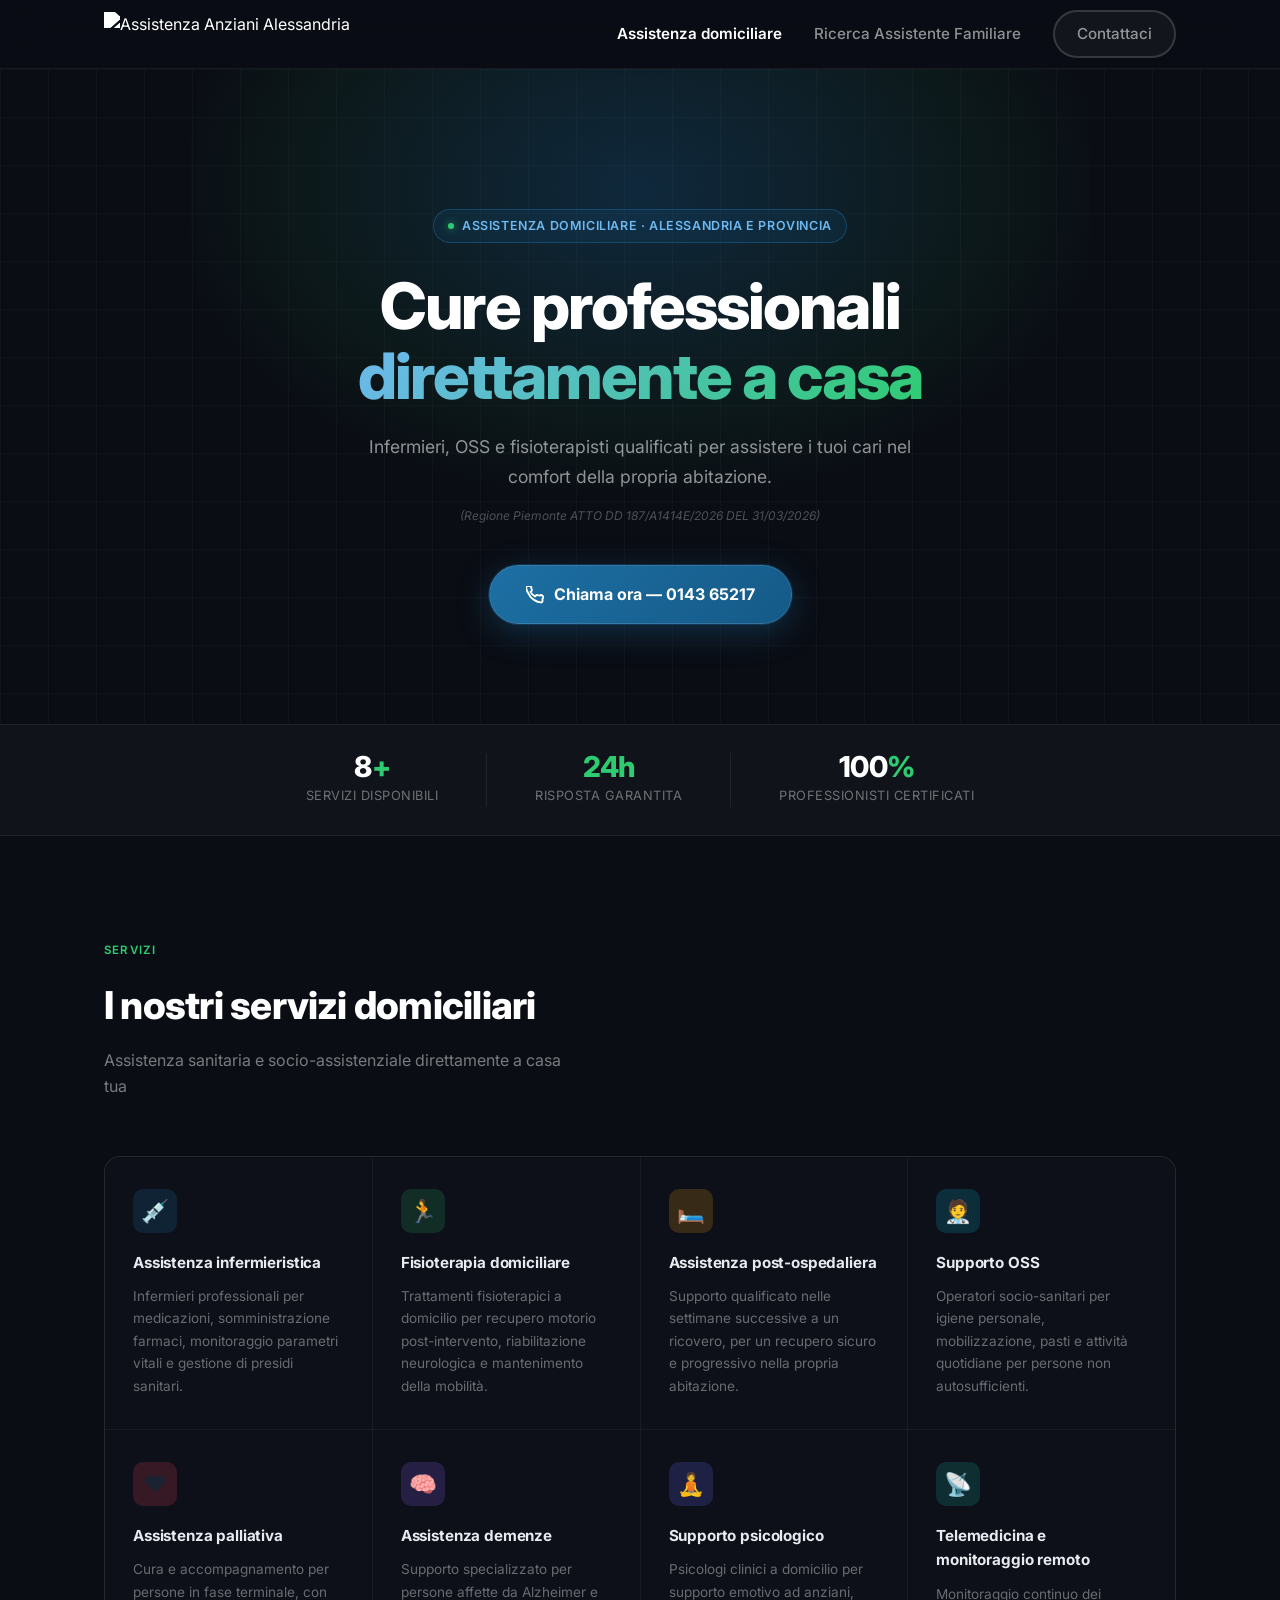
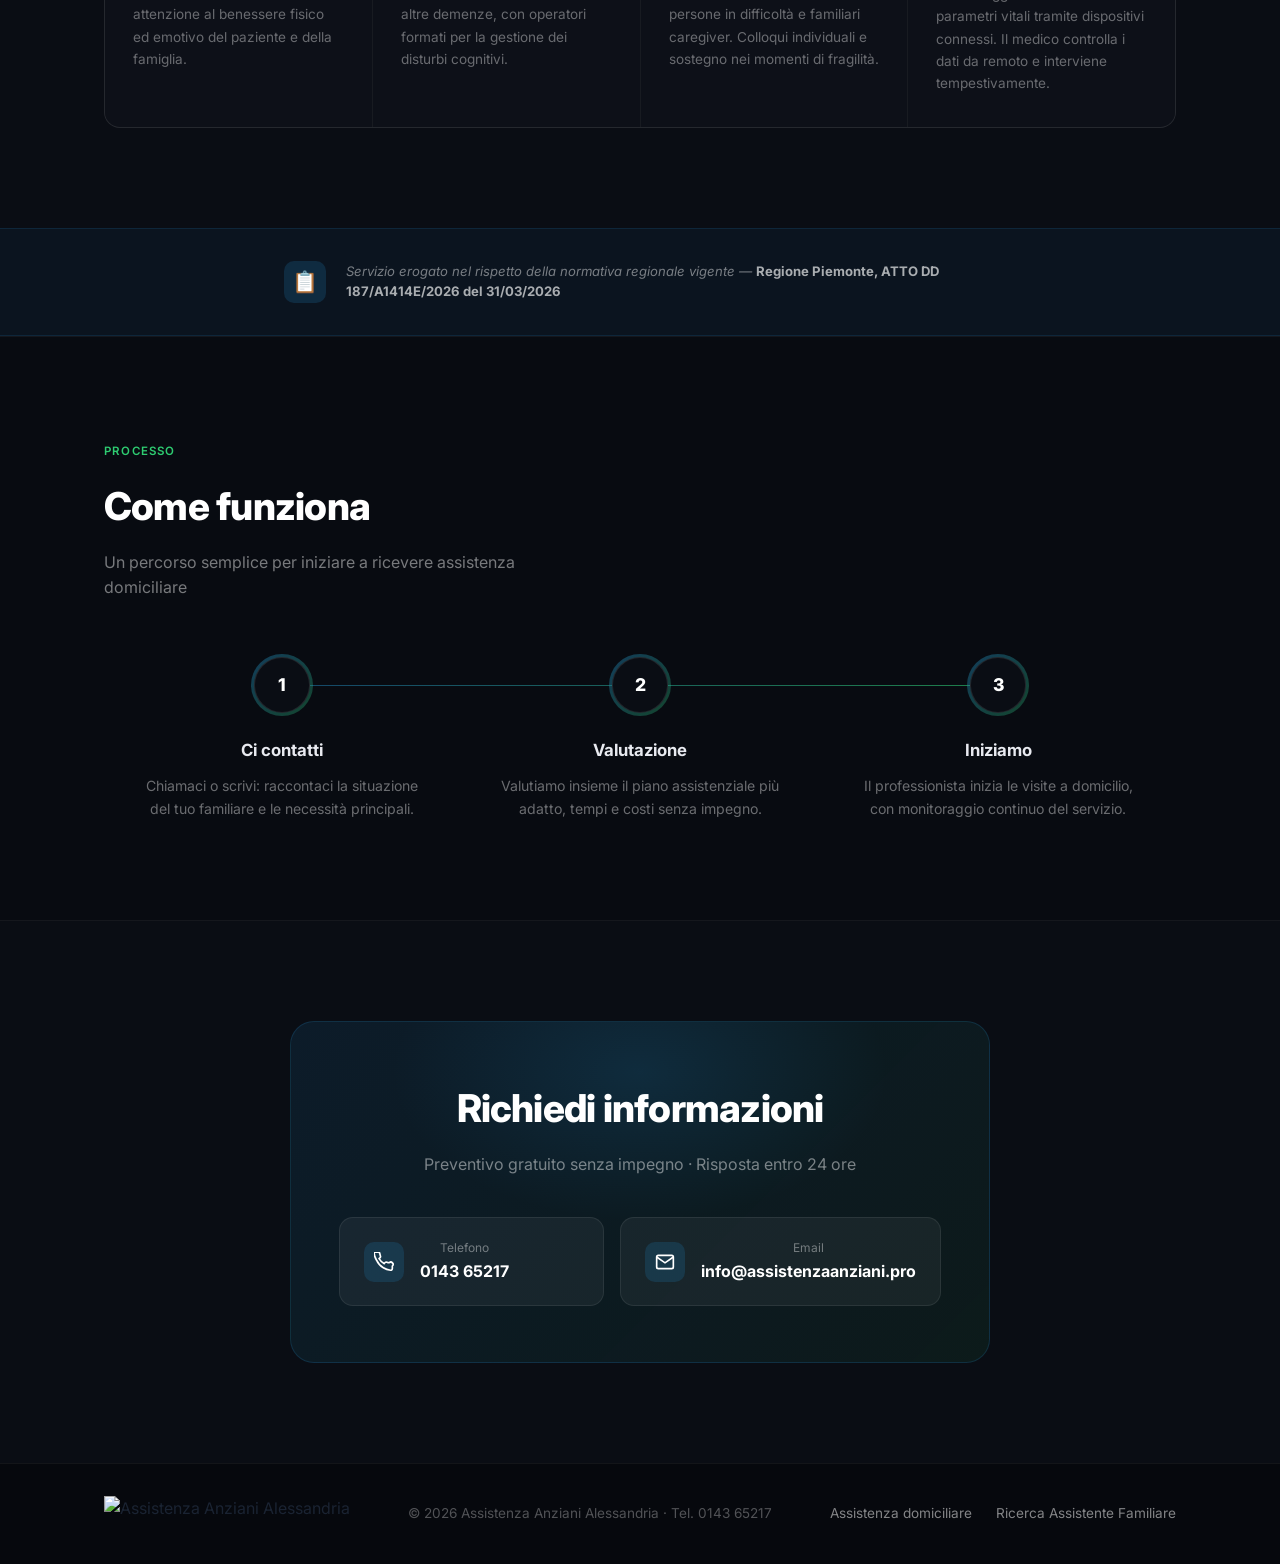
==== commit ff1212fc: "Update phone to 0143 65217" ====
--- a/assistenza-domiciliare.html
+++ b/assistenza-domiciliare.html
@@ -17,7 +17,7 @@
     "@type": "MedicalBusiness",
     "name": "Assistenza Domiciliare — Assistenza Anziani Alessandria",
     "description": "Cure domiciliari, infermieri e OSS a domicilio ad Alessandria e provincia",
-    "telephone": "+393460007334",
+    "telephone": "+390143652170",
     "email": "info@assistenzaanziani.pro",
     "areaServed": ["Alessandria e provincia"]
   }
@@ -465,9 +465,9 @@
       <h1>Cure professionali<br /><span>direttamente a casa</span></h1>
       <p class="sub">Infermieri, OSS e fisioterapisti qualificati per assistere i tuoi cari nel comfort della propria abitazione.</p>
       <p class="normativa">(Regione Piemonte ATTO DD 187/A1414E/2026 DEL 31/03/2026)</p>
-      <a href="tel:3460007334" class="ad-cta">
+      <a href="tel:014365217" class="ad-cta">
         <svg width="18" height="18" viewBox="0 0 24 24" fill="none" stroke="currentColor" stroke-width="2.5"><path d="M22 16.92v3a2 2 0 01-2.18 2 19.79 19.79 0 01-8.63-3.07A19.5 19.5 0 013.07 9.81a19.79 19.79 0 01-3.07-8.67A2 2 0 012 .18h3a2 2 0 012 1.72c.127.96.361 1.903.7 2.81a2 2 0 01-.45 2.11L6.09 7.91a16 16 0 006 6l1.27-1.27a2 2 0 012.11-.45c.907.339 1.85.573 2.81.7A2 2 0 0122 16.92z"/></svg>
-        Chiama ora — 346 000 7334
+        Chiama ora — 0143 65217
       </a>
     </div>
   </section>
@@ -591,13 +591,13 @@
         <h2>Richiedi informazioni</h2>
         <p>Preventivo gratuito senza impegno · Risposta entro 24 ore</p>
         <div class="ad-contact-cards">
-          <a href="tel:3460007334" class="ad-contact-card">
+          <a href="tel:014365217" class="ad-contact-card">
             <div class="ad-contact-ico">
               <svg width="20" height="20" viewBox="0 0 24 24" fill="none" stroke="currentColor" stroke-width="2"><path d="M22 16.92v3a2 2 0 01-2.18 2 19.79 19.79 0 01-8.63-3.07A19.5 19.5 0 013.07 9.81a19.79 19.79 0 01-3.07-8.67A2 2 0 012 .18h3a2 2 0 012 1.72c.127.96.361 1.903.7 2.81a2 2 0 01-.45 2.11L6.09 7.91a16 16 0 006 6l1.27-1.27a2 2 0 012.11-.45c.907.339 1.85.573 2.81.7A2 2 0 0122 16.92z"/></svg>
             </div>
             <div>
               <div class="ad-contact-lbl">Telefono</div>
-              <div class="ad-contact-val">346 000 7334</div>
+              <div class="ad-contact-val">0143 65217</div>
             </div>
           </a>
           <a href="mailto:info@assistenzaanziani.pro" class="ad-contact-card">
@@ -617,7 +617,7 @@
   <footer class="footer">
     <div class="container footer-inner">
       <img src="logo-white.svg" alt="Assistenza Anziani Alessandria" height="36" />
-      <p>© 2026 Assistenza Anziani Alessandria · Tel. 346 000 7334</p>
+      <p>© 2026 Assistenza Anziani Alessandria · Tel. 0143 65217</p>
       <div class="footer-links">
         <a href="assistenza-domiciliare.html">Assistenza domiciliare</a>
         <a href="badante.html">Ricerca Assistente Familiare</a>
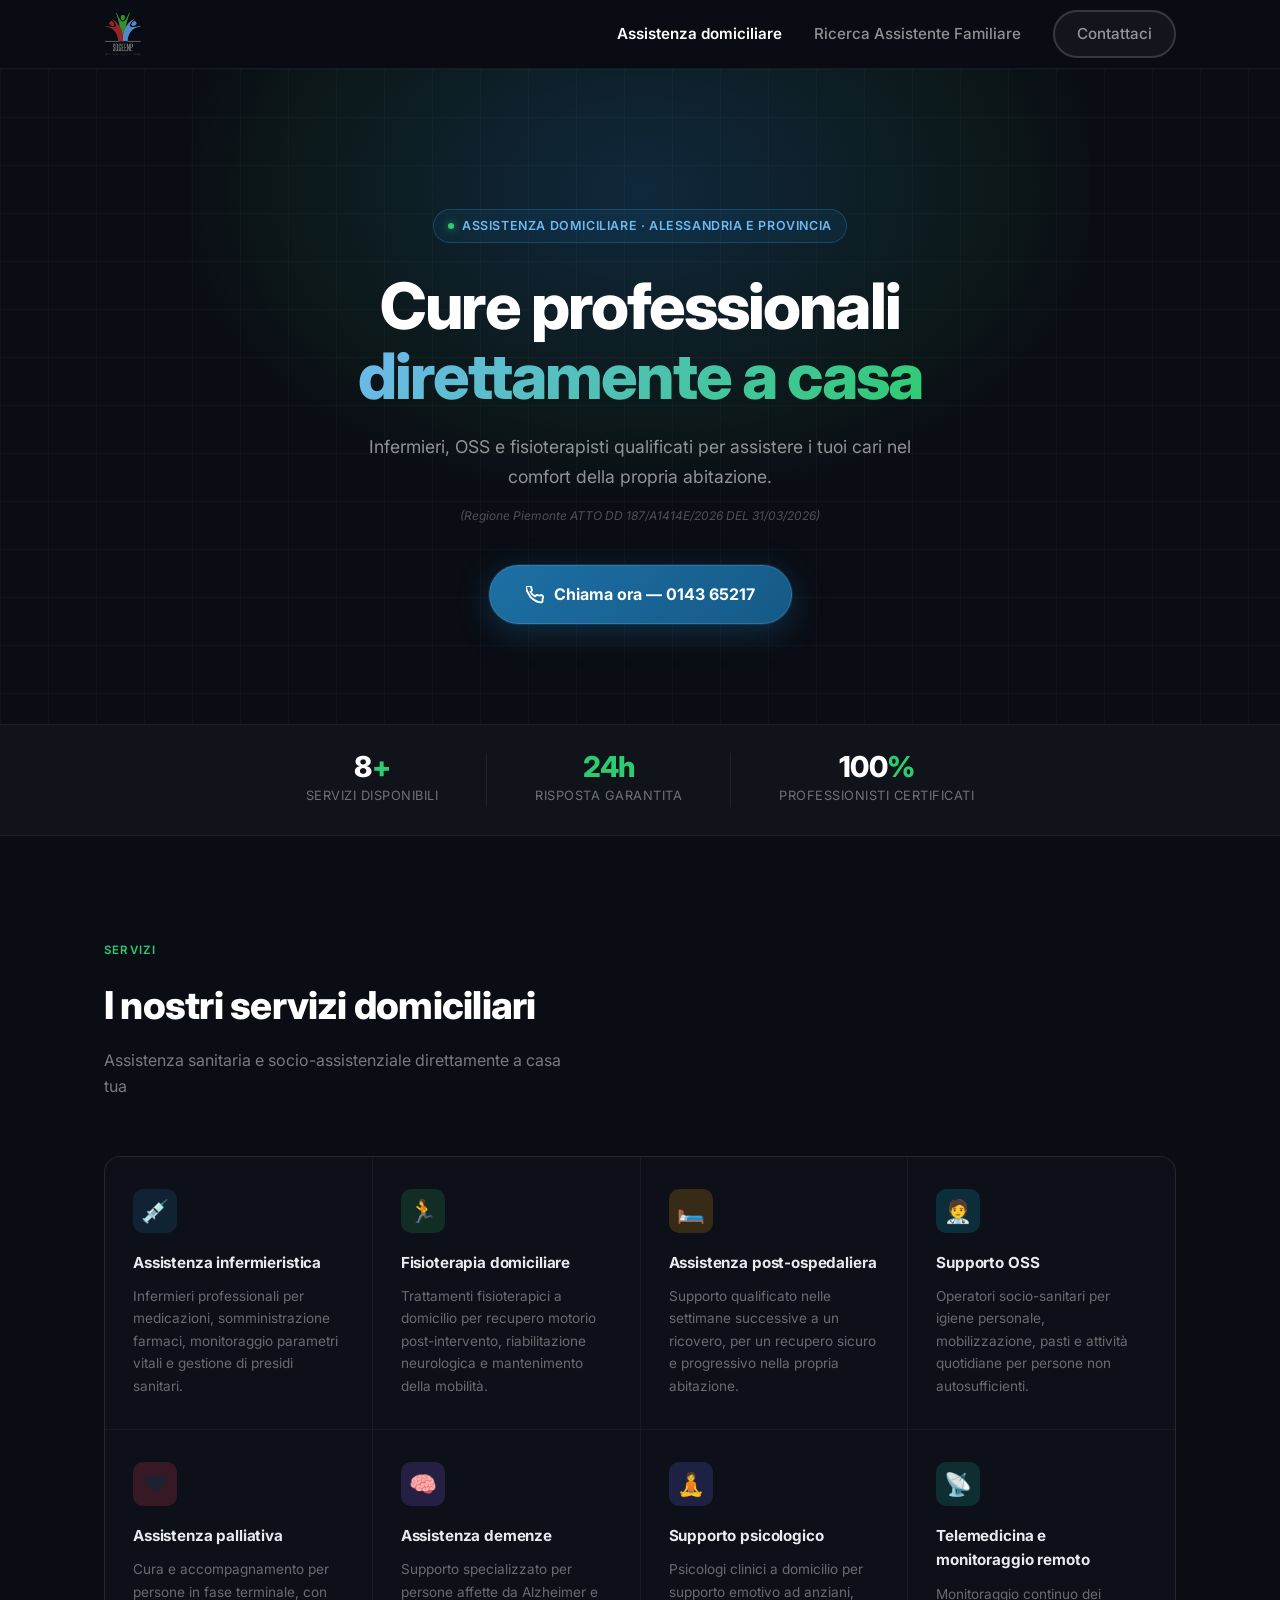
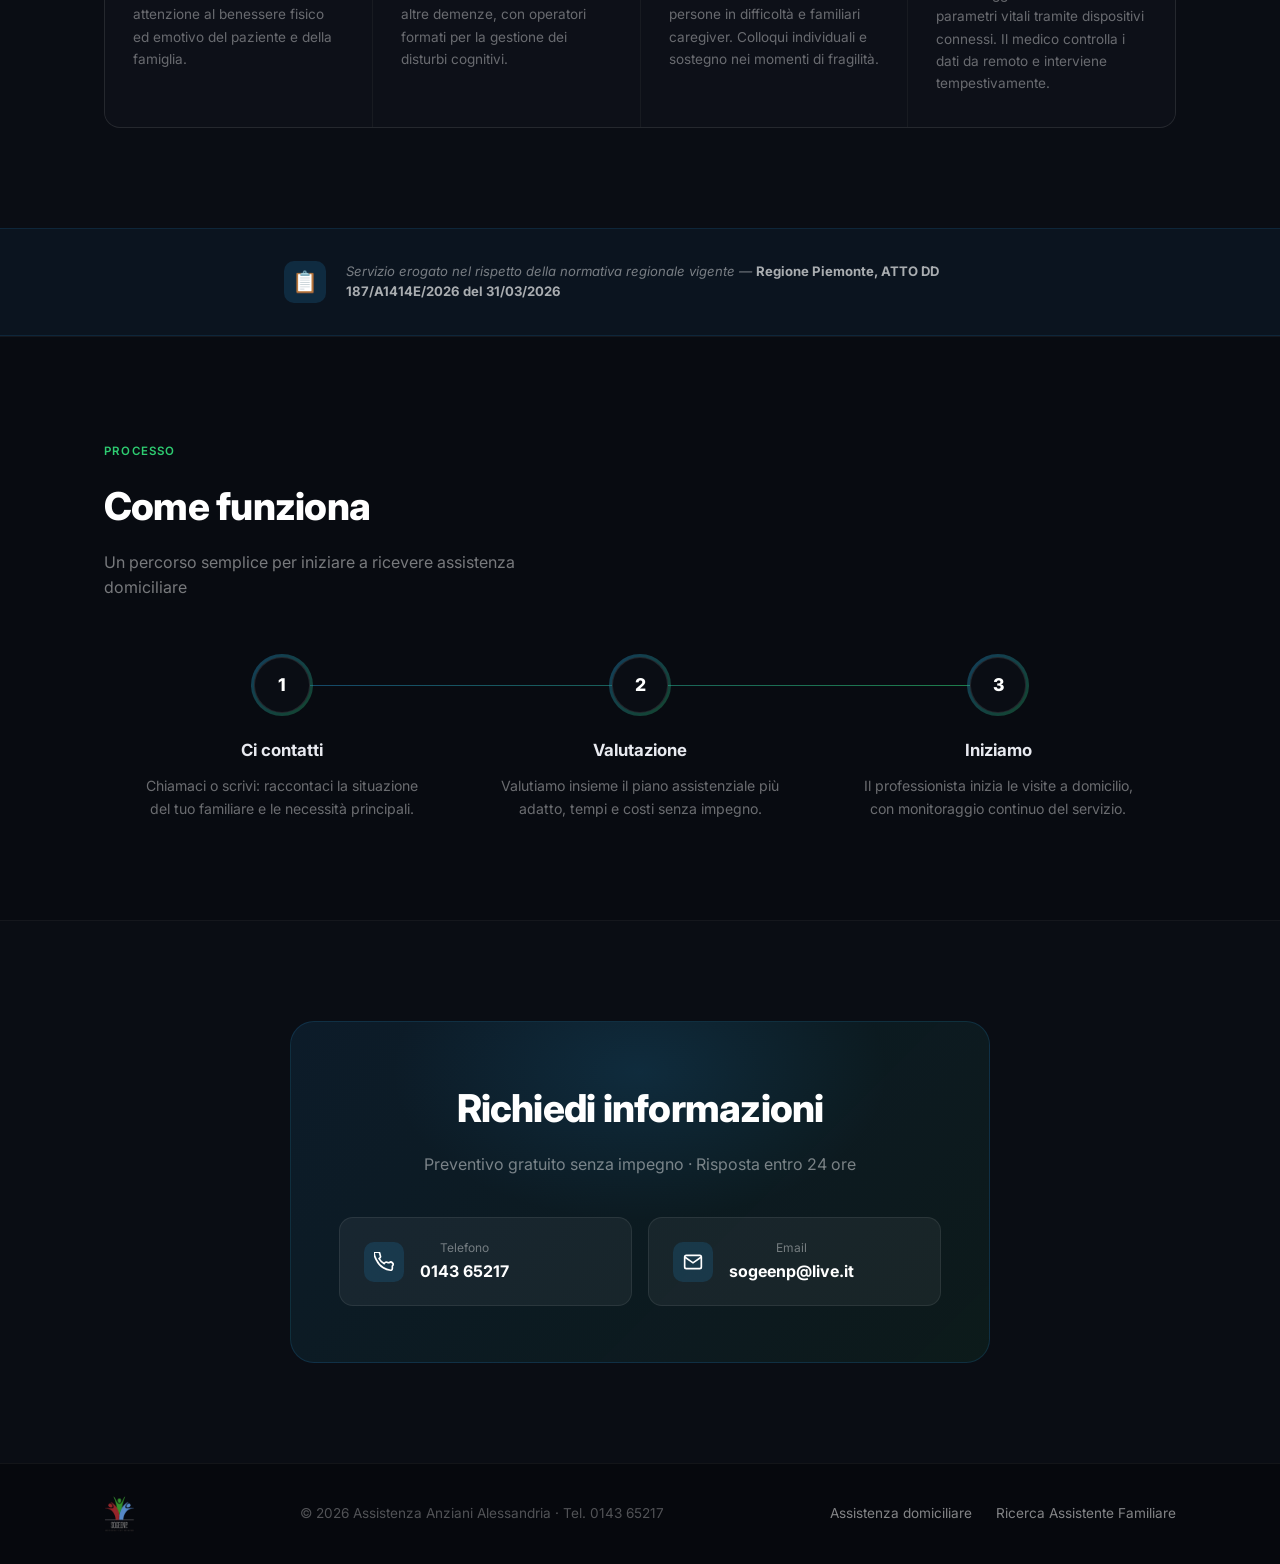
==== commit 9cfd0b35: "Replace logo with SOGEENP logo, update email to sogeenp@live.it" ====
--- a/assistenza-domiciliare.html
+++ b/assistenza-domiciliare.html
@@ -18,7 +18,7 @@
     "name": "Assistenza Domiciliare — Assistenza Anziani Alessandria",
     "description": "Cure domiciliari, infermieri e OSS a domicilio ad Alessandria e provincia",
     "telephone": "+390143652170",
-    "email": "info@assistenzaanziani.pro",
+    "email": "sogeenp@live.it",
     "areaServed": ["Alessandria e provincia"]
   }
   </script>
@@ -49,7 +49,7 @@
       color: #fff;
     }
     .hamburger span { background: rgba(255,255,255,0.7); }
-    .logo-img img { filter: brightness(0) invert(1); }
+    
     .mobile-menu {
       background: #0d1018;
       border-top: 1px solid rgba(255,255,255,0.06);
@@ -438,7 +438,7 @@
 
   <header class="navbar">
     <div class="container nav-inner">
-      <a href="index.html" class="logo-img"><img src="logo-white.svg" alt="Assistenza Anziani Alessandria" height="44" /></a>
+      <a href="index.html" class="logo-img"><img src="logo-sogeenp.png" alt="Assistenza Anziani Alessandria" height="44" /></a>
       <nav class="nav-links">
         <a href="assistenza-domiciliare.html" class="active">Assistenza domiciliare</a>
         <a href="badante.html">Ricerca Assistente Familiare</a>
@@ -600,13 +600,13 @@
               <div class="ad-contact-val">0143 65217</div>
             </div>
           </a>
-          <a href="mailto:info@assistenzaanziani.pro" class="ad-contact-card">
+          <a href="mailto:sogeenp@live.it" class="ad-contact-card">
             <div class="ad-contact-ico">
               <svg width="20" height="20" viewBox="0 0 24 24" fill="none" stroke="currentColor" stroke-width="2"><path d="M4 4h16c1.1 0 2 .9 2 2v12c0 1.1-.9 2-2 2H4c-1.1 0-2-.9-2-2V6c0-1.1.9-2 2-2z"/><polyline points="22,6 12,13 2,6"/></svg>
             </div>
             <div>
               <div class="ad-contact-lbl">Email</div>
-              <div class="ad-contact-val">info@assistenzaanziani.pro</div>
+              <div class="ad-contact-val">sogeenp@live.it</div>
             </div>
           </a>
         </div>
@@ -616,7 +616,7 @@
 
   <footer class="footer">
     <div class="container footer-inner">
-      <img src="logo-white.svg" alt="Assistenza Anziani Alessandria" height="36" />
+      <img src="logo-sogeenp.png" alt="Assistenza Anziani Alessandria" height="36" />
       <p>© 2026 Assistenza Anziani Alessandria · Tel. 0143 65217</p>
       <div class="footer-links">
         <a href="assistenza-domiciliare.html">Assistenza domiciliare</a>
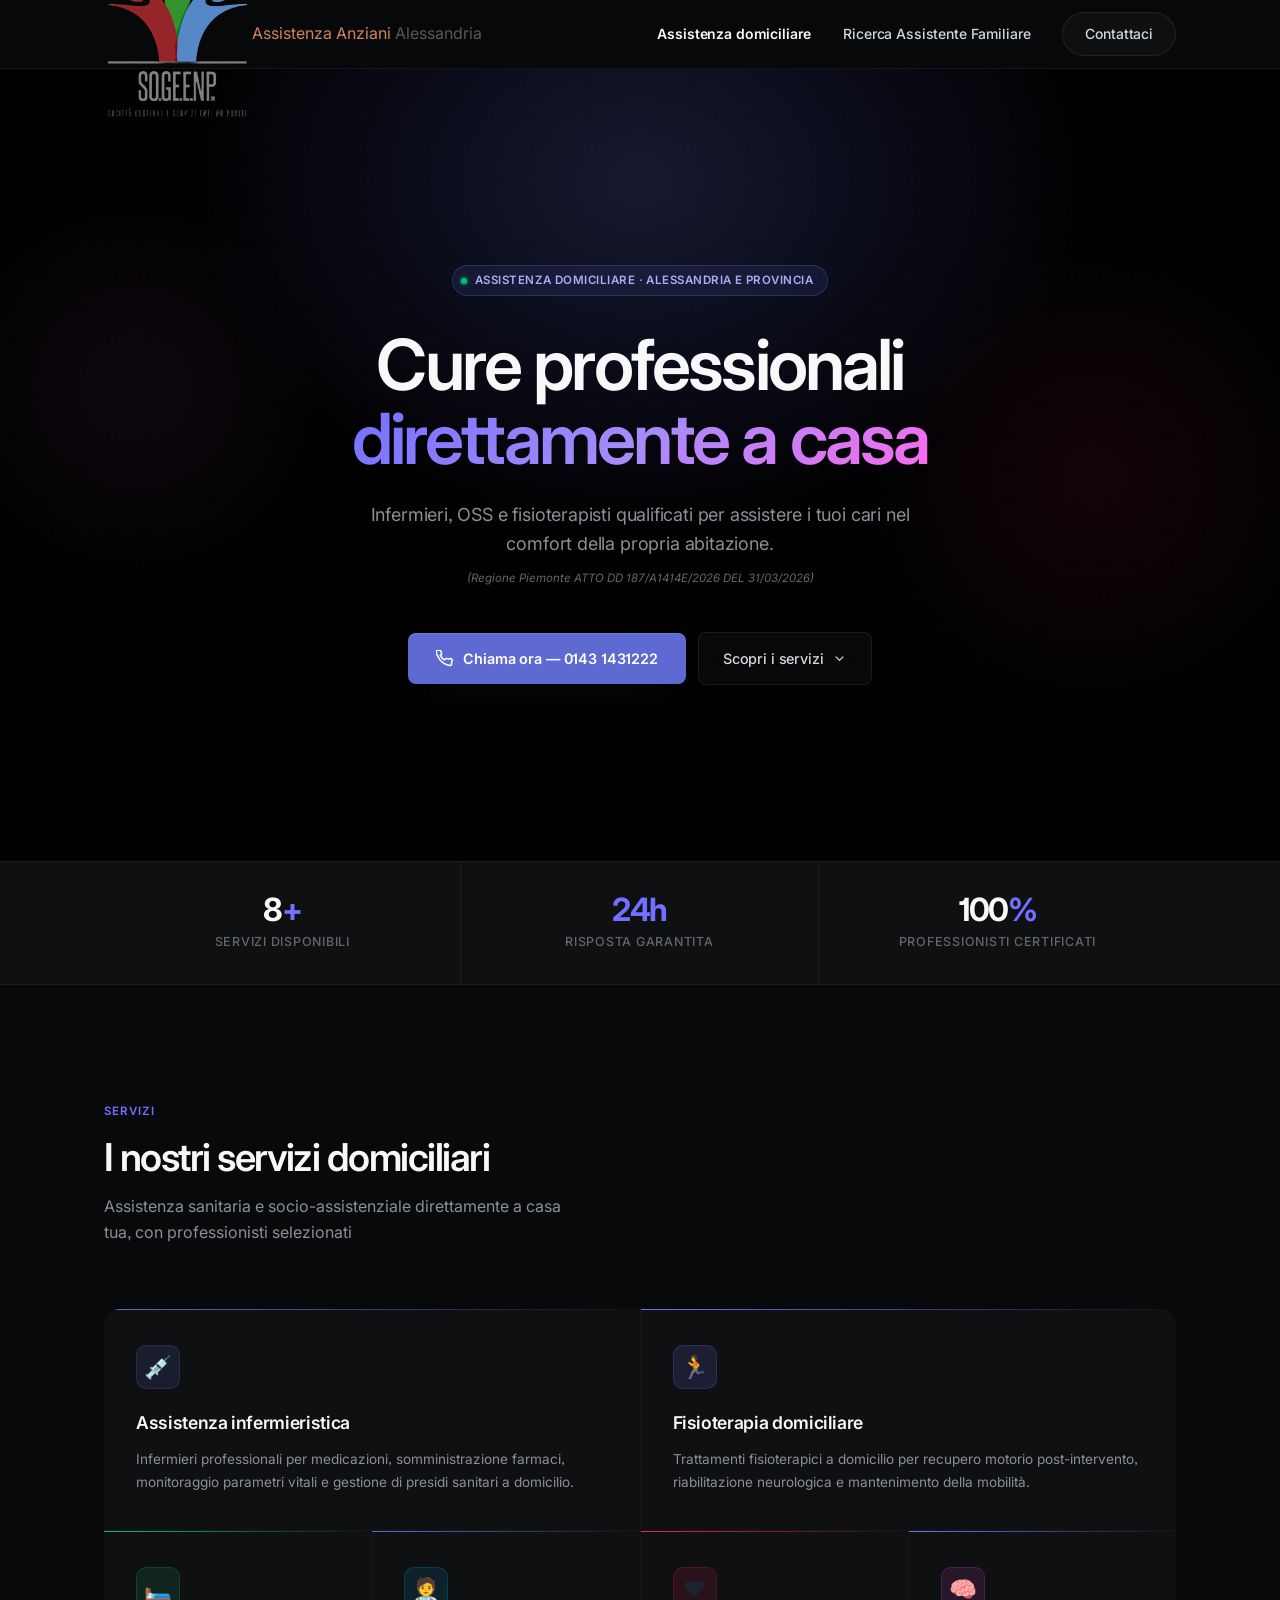
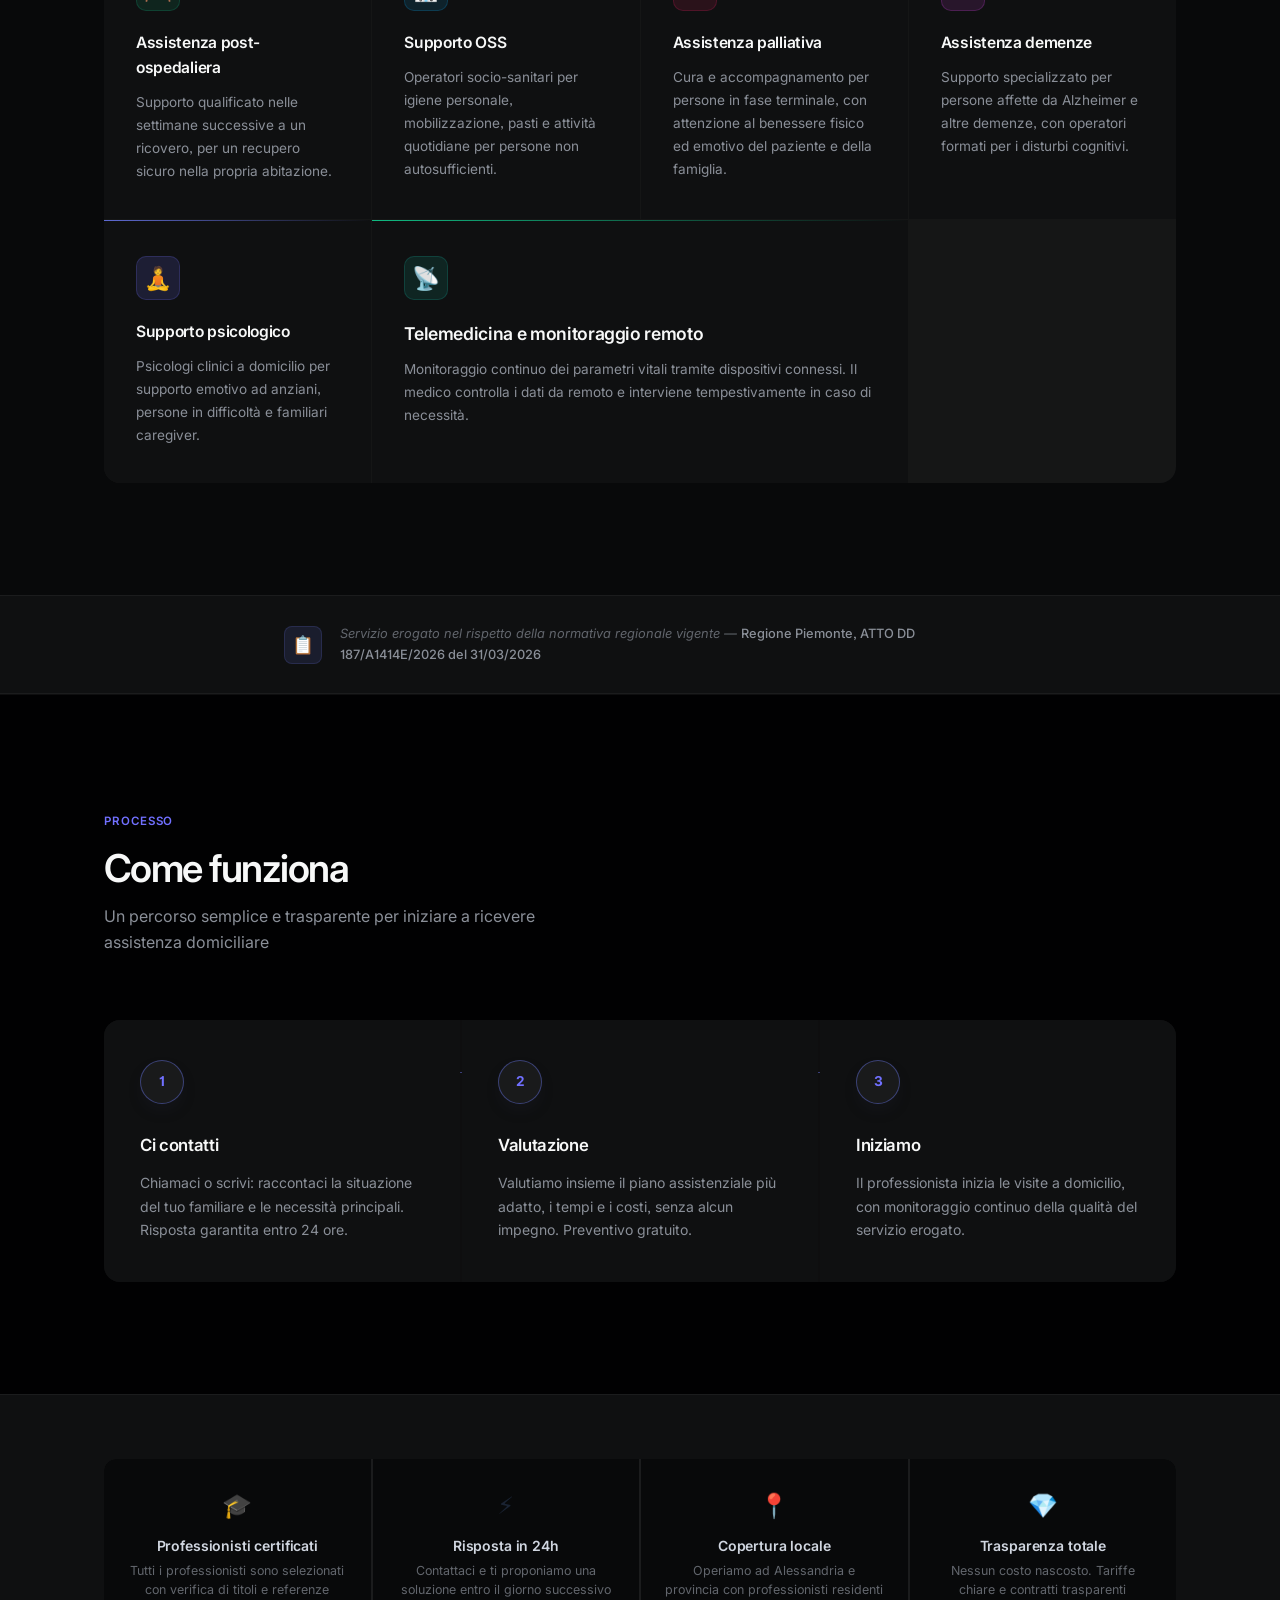
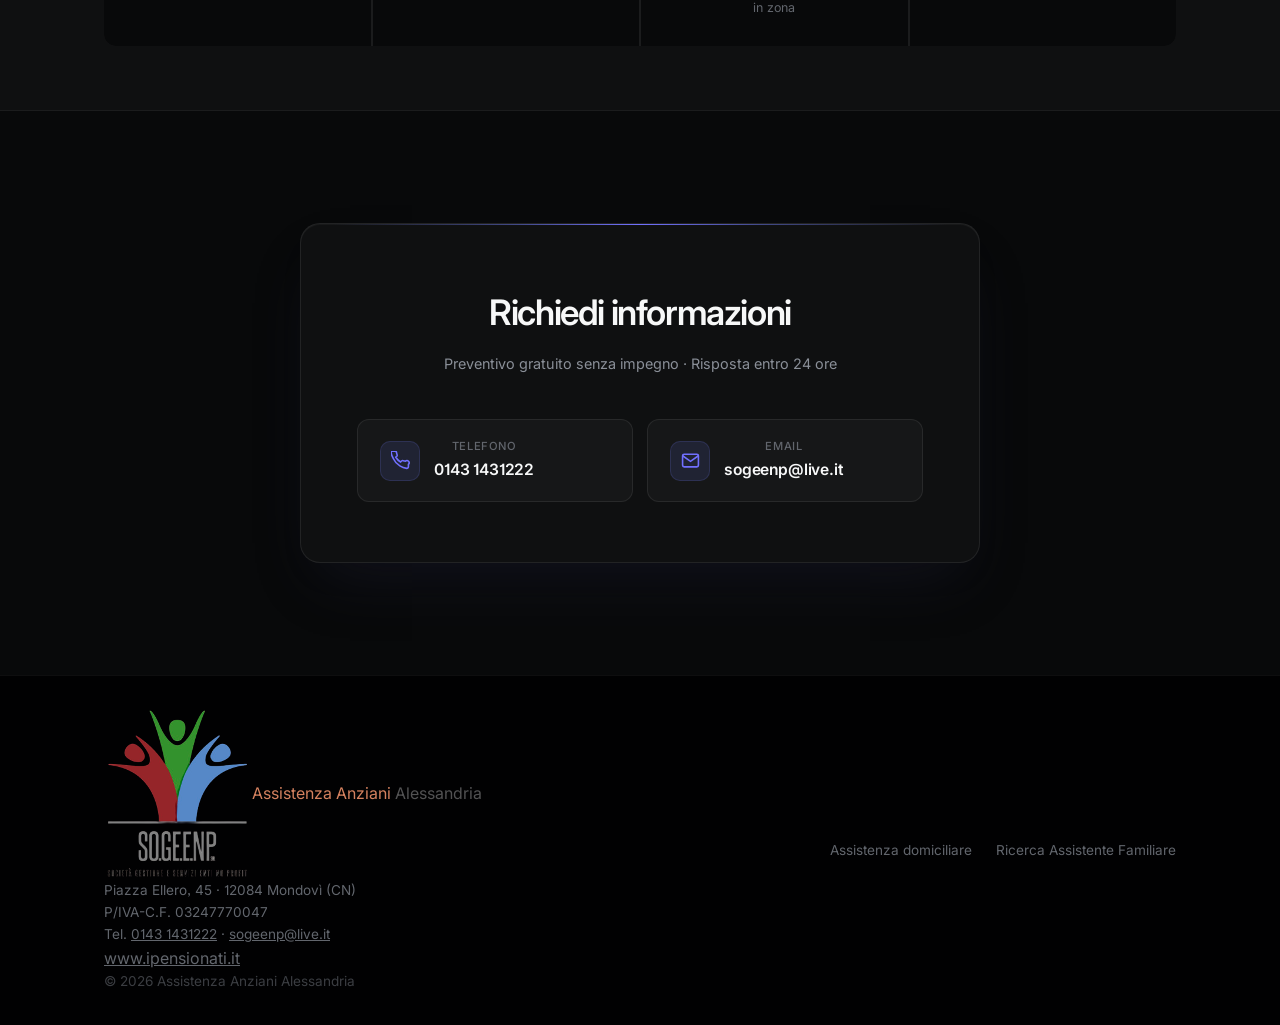
==== commit 913c6c6d: "Update phone number to 0143 1431222 across all pages Co-Authored-By: Claude Sonnet 4.6 <noreply@anth" ====
--- a/assistenza-domiciliare.html
+++ b/assistenza-domiciliare.html
@@ -9,7 +9,7 @@
   <link rel="canonical" href="https://www.assistenzaanziani.pro/assistenza-domiciliare.html" />
   <link rel="preconnect" href="https://fonts.googleapis.com" />
   <link rel="preconnect" href="https://fonts.gstatic.com" crossorigin />
-  <link href="https://fonts.googleapis.com/css2?family=Inter:ital,wght@0,300;0,400;0,500;0,600;0,700;0,800;1,400&display=swap" rel="stylesheet" />
+  <link href="https://fonts.googleapis.com/css2?family=Inter:ital,opsz,wght@0,14..32,300;0,14..32,400;0,14..32,500;0,14..32,600;0,14..32,700;0,14..32,800;1,14..32,400&display=swap" rel="stylesheet" />
   <link rel="stylesheet" href="style.css" />
   <script type="application/ld+json">
   {
@@ -17,420 +17,679 @@
     "@type": "MedicalBusiness",
     "name": "Assistenza Domiciliare — Assistenza Anziani Alessandria",
     "description": "Cure domiciliari, infermieri e OSS a domicilio ad Alessandria e provincia",
-    "telephone": "+390143652170",
+    "telephone": "+3901431431222",
     "email": "sogeenp@live.it",
     "areaServed": ["Alessandria e provincia"]
   }
   </script>
 
   <style>
-    /* ─── PAGE OVERRIDE: Linear-inspired dark design ─── */
-
-    /* Reset page background */
-    body { background: #0a0d14; }
-
-    /* ── NAVBAR override for dark page ── */
+    /* ─────────────────────────────────────────────
+       LINEAR + STRIPE PREMIUM DESIGN SYSTEM
+       Colors: Linear dark canvas + Stripe purple accent
+       Type: Inter Variable cv01/ss03 + Stripe-level polish
+    ───────────────────────────────────────────── */
+
+    /* ── CSS VARIABLES ── */
+    :root {
+      /* Linear backgrounds */
+      --bg-deepest:   #010102;
+      --bg-page:      #08090a;
+      --bg-panel:     #0f1011;
+      --bg-surface:   #191a1b;
+      --bg-elevated:  #28282c;
+
+      /* Linear text */
+      --text-primary:   #f7f8f8;
+      --text-secondary: #d0d6e0;
+      --text-muted:     #8a8f98;
+      --text-subtle:    #62666d;
+
+      /* Linear borders */
+      --border-standard: rgba(255,255,255,0.08);
+      --border-subtle:   rgba(255,255,255,0.05);
+      --border-solid:    #23252a;
+
+      /* Accent: Linear indigo + Stripe violet blend */
+      --accent:       #5e6ad2;
+      --accent-light: #7170ff;
+      --accent-hover: #828fff;
+
+      /* Stripe gradient accents (decorative only) */
+      --ruby:    #ea2261;
+      --magenta: #f96bee;
+
+      /* Stripe shadows */
+      --shadow-branded: rgba(50,50,93,0.25);
+      --shadow-dark:    rgba(0,0,0,0.15);
+      --shadow-ambient: rgba(23,23,23,0.08);
+
+      /* Status */
+      --green: #10b981;
+    }
+
+    /* ── GLOBAL PAGE OVERRIDE ── */
+    body {
+      background: var(--bg-page);
+      font-family: 'Inter', -apple-system, system-ui, sans-serif;
+      font-feature-settings: "cv01", "ss03";
+    }
+
+    /* ── LOGO override: terracotta su dark ── */
+    .logo-wordmark .logo-name { color: #d4815f; }
+    .logo-wordmark .logo-sub  { color: rgba(255,255,255,0.32); }
+
+    /* ── NAVBAR ── */
     .navbar {
-      background: rgba(10,13,20,0.85);
-      border-bottom: 1px solid rgba(255,255,255,0.06);
+      background: rgba(8,9,10,0.80);
+      border-bottom: 1px solid var(--border-subtle);
       backdrop-filter: blur(20px);
-    }
-    .nav-links a { color: rgba(255,255,255,0.55); }
-    .nav-links a:hover { color: #fff; }
-    .nav-links a.active { color: #fff; font-weight: 600; }
+      -webkit-backdrop-filter: blur(20px);
+    }
+    .nav-links a { color: var(--text-secondary); font-size: 0.875rem; font-weight: 500; letter-spacing: -0.01em; }
+    .nav-links a:hover { color: var(--text-primary); }
+    .nav-links a.active { color: var(--text-primary); font-weight: 600; }
     .btn-outline {
-      border-color: rgba(255,255,255,0.15);
-      color: rgba(255,255,255,0.75);
-      background: rgba(255,255,255,0.04);
-    }
-    .btn-outline:hover {
-      background: rgba(255,255,255,0.1);
-      border-color: rgba(255,255,255,0.3);
-      color: #fff;
-    }
-    .hamburger span { background: rgba(255,255,255,0.7); }
-    
-    .mobile-menu {
-      background: #0d1018;
-      border-top: 1px solid rgba(255,255,255,0.06);
-    }
-    .mobile-menu a { color: rgba(255,255,255,0.7); border-bottom-color: rgba(255,255,255,0.06); }
+      background: rgba(255,255,255,0.03);
+      border: 1px solid var(--border-standard);
+      color: var(--text-secondary);
+    }
+    .btn-outline:hover { background: rgba(255,255,255,0.07); border-color: rgba(255,255,255,0.15); color: var(--text-primary); }
+    .hamburger span { background: rgba(255,255,255,0.6); }
+    .mobile-menu { background: var(--bg-panel); border-top: 1px solid var(--border-subtle); }
+    .mobile-menu a { color: var(--text-secondary); border-bottom-color: var(--border-subtle); }
 
     /* ── HERO ── */
     .ad-hero {
       position: relative;
-      padding: 140px 0 100px;
-      background: #0a0d14;
+      min-height: 88vh;
+      display: flex;
+      align-items: center;
+      justify-content: center;
       overflow: hidden;
+      background: var(--bg-deepest);
       text-align: center;
-    }
-    /* Mesh gradient glow */
-    .ad-hero::before {
-      content: '';
-      position: absolute;
-      top: -180px; left: 50%;
+      padding: 120px 0 100px;
+    }
+
+    /* Radial gradient backdrop */
+    .ad-hero-bg {
+      position: absolute;
+      inset: 0;
+      pointer-events: none;
+      overflow: hidden;
+    }
+    .ad-hero-glow-1 {
+      position: absolute;
+      top: -30%;
+      left: 50%;
       transform: translateX(-50%);
-      width: 900px; height: 600px;
-      background: radial-gradient(ellipse at center, rgba(29,111,164,0.28) 0%, rgba(46,204,113,0.06) 55%, transparent 75%);
-      pointer-events: none;
-    }
-    /* Subtle grid texture */
-    .ad-hero::after {
-      content: '';
+      width: 900px;
+      height: 700px;
+      background: radial-gradient(ellipse at center, rgba(94,106,210,0.22) 0%, rgba(113,112,255,0.06) 50%, transparent 70%);
+    }
+    .ad-hero-glow-2 {
+      position: absolute;
+      top: 20%;
+      right: -5%;
+      width: 500px;
+      height: 500px;
+      background: radial-gradient(ellipse, rgba(234,34,97,0.08) 0%, transparent 65%);
+    }
+    .ad-hero-glow-3 {
+      position: absolute;
+      top: 15%;
+      left: -5%;
+      width: 400px;
+      height: 400px;
+      background: radial-gradient(ellipse, rgba(249,107,238,0.06) 0%, transparent 65%);
+    }
+    /* Subtle dot-grid texture */
+    .ad-hero-grid {
       position: absolute;
       inset: 0;
-      background-image:
-        linear-gradient(rgba(255,255,255,0.025) 1px, transparent 1px),
-        linear-gradient(90deg, rgba(255,255,255,0.025) 1px, transparent 1px);
-      background-size: 48px 48px;
-      pointer-events: none;
-    }
-    .ad-hero .container { position: relative; z-index: 2; max-width: 760px; }
-
+      background-image: radial-gradient(rgba(255,255,255,0.04) 1px, transparent 1px);
+      background-size: 32px 32px;
+      mask-image: radial-gradient(ellipse 80% 80% at 50% 50%, black 40%, transparent 100%);
+      -webkit-mask-image: radial-gradient(ellipse 80% 80% at 50% 50%, black 40%, transparent 100%);
+    }
+
+    .ad-hero .container { position: relative; z-index: 2; max-width: 820px; }
+
+    /* Animated status badge */
     .ad-badge {
+      display: inline-flex;
+      align-items: center;
+      gap: 8px;
+      padding: 5px 14px 5px 8px;
+      background: rgba(94,106,210,0.12);
+      border: 1px solid rgba(94,106,210,0.3);
+      border-radius: 9999px;
+      color: #a5aff5;
+      font-size: 0.72rem;
+      font-weight: 600;
+      letter-spacing: 0.04em;
+      text-transform: uppercase;
+      margin-bottom: 32px;
+    }
+    .ad-badge-dot {
+      width: 6px; height: 6px;
+      border-radius: 50%;
+      background: var(--green);
+      box-shadow: 0 0 0 2px rgba(16,185,129,0.25), 0 0 10px rgba(16,185,129,0.5);
+      animation: ad-pulse 2.5s ease-in-out infinite;
+    }
+    @keyframes ad-pulse {
+      0%, 100% { opacity: 1; box-shadow: 0 0 0 2px rgba(16,185,129,0.25), 0 0 10px rgba(16,185,129,0.5); }
+      50%       { opacity: 0.6; box-shadow: 0 0 0 3px rgba(16,185,129,0.1), 0 0 6px rgba(16,185,129,0.3); }
+    }
+
+    /* Hero headline — Inter aggressive tracking, Stripe-weight influence */
+    .ad-hero h1 {
+      font-size: clamp(2.8rem, 5.5vw, 4.5rem);
+      font-weight: 600;
+      line-height: 1.05;
+      letter-spacing: -0.04em;
+      color: var(--text-primary);
+      margin-bottom: 24px;
+      font-feature-settings: "cv01", "ss03";
+    }
+    .ad-hero h1 .grad {
+      background: linear-gradient(135deg, #7170ff 0%, #a78bfa 50%, var(--magenta) 100%);
+      -webkit-background-clip: text;
+      background-clip: text;
+      -webkit-text-fill-color: transparent;
+    }
+
+    .ad-hero .sub {
+      font-size: 1.125rem;
+      font-weight: 400;
+      line-height: 1.65;
+      color: var(--text-muted);
+      max-width: 560px;
+      margin: 0 auto 10px;
+      letter-spacing: -0.01em;
+    }
+    .ad-hero .normativa {
+      font-size: 0.72rem;
+      font-style: italic;
+      color: var(--text-subtle);
+      margin-bottom: 44px;
+    }
+
+    /* CTA group */
+    .ad-cta-group {
+      display: flex;
+      align-items: center;
+      justify-content: center;
+      gap: 12px;
+      flex-wrap: wrap;
+    }
+    .ad-cta-primary {
+      display: inline-flex; align-items: center; gap: 10px;
+      padding: 14px 28px;
+      background: var(--accent);
+      color: #fff;
+      font-size: 0.9rem;
+      font-weight: 600;
+      border-radius: 8px;
+      text-decoration: none;
+      letter-spacing: -0.01em;
+      box-shadow: var(--shadow-branded) 0px 20px 40px -15px, var(--shadow-dark) 0px 12px 24px -10px, inset 0 1px 0 rgba(255,255,255,0.12);
+      transition: background 0.2s, transform 0.15s, box-shadow 0.2s;
+    }
+    .ad-cta-primary:hover {
+      background: var(--accent-hover);
+      transform: translateY(-2px);
+      box-shadow: var(--shadow-branded) 0px 30px 50px -15px, var(--shadow-dark) 0px 16px 32px -10px;
+    }
+    .ad-cta-secondary {
       display: inline-flex; align-items: center; gap: 8px;
-      padding: 6px 14px;
-      border: 1px solid rgba(29,111,164,0.45);
-      border-radius: 50px;
-      background: rgba(29,111,164,0.12);
-      color: #6eb8f0;
-      font-size: 0.78rem; font-weight: 600;
-      letter-spacing: 0.6px; text-transform: uppercase;
-      margin-bottom: 28px;
-    }
-    .ad-badge-dot {
-      width: 6px; height: 6px; border-radius: 50%;
-      background: #2ecc71;
-      box-shadow: 0 0 8px rgba(46,204,113,0.8);
-      animation: pulse 2s infinite;
-    }
-    @keyframes pulse {
-      0%,100% { opacity: 1; } 50% { opacity: 0.4; }
-    }
-
-    .ad-hero h1 {
-      font-size: clamp(2.6rem, 5vw, 4rem);
-      font-weight: 800;
-      line-height: 1.1;
-      letter-spacing: -0.03em;
-      color: #fff;
-      margin-bottom: 20px;
-    }
-    .ad-hero h1 span {
-      background: linear-gradient(135deg, #6eb8f0 0%, #2ecc71 100%);
-      -webkit-background-clip: text;
-      -webkit-text-fill-color: transparent;
-      background-clip: text;
-    }
-    .ad-hero p.sub {
-      font-size: 1.1rem;
-      color: rgba(255,255,255,0.55);
-      line-height: 1.7;
-      max-width: 560px;
-      margin: 0 auto 14px;
-    }
-    .ad-hero p.normativa {
-      font-size: 0.75rem;
-      font-style: italic;
-      color: rgba(255,255,255,0.28);
-      margin-bottom: 40px;
-    }
-    .ad-cta {
-      display: inline-flex; align-items: center; gap: 10px;
-      padding: 16px 36px;
-      background: linear-gradient(135deg, #1d6fa4, #155a87);
-      color: #fff;
-      font-weight: 700; font-size: 1rem;
-      border-radius: 50px;
+      padding: 14px 24px;
+      background: rgba(255,255,255,0.03);
+      border: 1px solid var(--border-standard);
+      color: var(--text-secondary);
+      font-size: 0.9rem;
+      font-weight: 500;
+      border-radius: 8px;
       text-decoration: none;
-      border: 1px solid rgba(255,255,255,0.12);
-      box-shadow: 0 0 0 1px rgba(29,111,164,0.3), 0 8px 32px rgba(29,111,164,0.35);
-      transition: transform 0.2s, box-shadow 0.2s;
-    }
-    .ad-cta:hover {
-      transform: translateY(-2px);
-      box-shadow: 0 0 0 1px rgba(29,111,164,0.5), 0 16px 48px rgba(29,111,164,0.45);
+      letter-spacing: -0.01em;
+      transition: background 0.2s, border-color 0.2s, color 0.2s, transform 0.15s;
+    }
+    .ad-cta-secondary:hover {
+      background: rgba(255,255,255,0.07);
+      border-color: rgba(255,255,255,0.15);
+      color: var(--text-primary);
+      transform: translateY(-1px);
     }
 
     /* ── STATS STRIP ── */
     .ad-stats {
-      background: rgba(255,255,255,0.025);
-      border-top: 1px solid rgba(255,255,255,0.06);
-      border-bottom: 1px solid rgba(255,255,255,0.06);
-      padding: 28px 0;
+      background: var(--bg-panel);
+      border-top: 1px solid var(--border-subtle);
+      border-bottom: 1px solid var(--border-subtle);
+      padding: 0;
     }
     .ad-stats-inner {
-      display: flex; align-items: center; justify-content: center;
-      gap: 0; flex-wrap: wrap;
+      display: grid;
+      grid-template-columns: repeat(3, 1fr);
     }
     .ad-stat {
+      padding: 32px 48px;
+      border-right: 1px solid var(--border-subtle);
       text-align: center;
-      padding: 0 48px;
-      border-right: 1px solid rgba(255,255,255,0.07);
     }
     .ad-stat:last-child { border-right: none; }
     .ad-stat-num {
-      font-size: 1.8rem; font-weight: 800;
-      color: #fff; letter-spacing: -0.02em; line-height: 1;
-      margin-bottom: 4px;
-    }
-    .ad-stat-num span { color: #2ecc71; }
+      font-size: 2rem;
+      font-weight: 700;
+      color: var(--text-primary);
+      letter-spacing: -0.04em;
+      line-height: 1;
+      margin-bottom: 6px;
+      font-feature-settings: "cv01", "ss03";
+    }
+    .ad-stat-num em {
+      font-style: normal;
+      color: var(--accent-light);
+    }
     .ad-stat-label {
-      font-size: 0.8rem; color: rgba(255,255,255,0.4);
-      text-transform: uppercase; letter-spacing: 0.5px;
-    }
-
-    /* ── SERVICES ── */
+      font-size: 0.78rem;
+      color: var(--text-subtle);
+      font-weight: 500;
+      text-transform: uppercase;
+      letter-spacing: 0.06em;
+    }
+
+    /* ── SERVICES SECTION ── */
     .ad-services {
-      padding: 100px 0;
-      background: #0a0d14;
-    }
-    .ad-section-label {
+      padding: 112px 0;
+      background: var(--bg-page);
+    }
+    .ad-eyebrow {
       display: inline-block;
-      font-size: 0.72rem; font-weight: 600;
-      letter-spacing: 1.2px; text-transform: uppercase;
-      color: #2ecc71;
+      font-size: 0.72rem;
+      font-weight: 600;
+      letter-spacing: 0.08em;
+      text-transform: uppercase;
+      color: var(--accent-light);
       margin-bottom: 16px;
     }
-    .ad-section-title {
-      font-size: clamp(1.8rem, 3vw, 2.4rem);
-      font-weight: 800;
-      color: #fff;
-      letter-spacing: -0.02em;
-      margin-bottom: 12px;
-    }
-    .ad-section-sub {
+    .ad-heading {
+      font-size: clamp(1.8rem, 3vw, 2.5rem);
+      font-weight: 600;
+      color: var(--text-primary);
+      letter-spacing: -0.04em;
+      line-height: 1.1;
+      margin-bottom: 14px;
+      font-feature-settings: "cv01", "ss03";
+    }
+    .ad-subhead {
       font-size: 1rem;
-      color: rgba(255,255,255,0.45);
+      color: var(--text-muted);
+      line-height: 1.65;
       max-width: 480px;
     }
-    .ad-section-header { margin-bottom: 56px; }
-
-    .ad-grid {
+    .ad-section-header { margin-bottom: 64px; }
+
+    /* Bento-style service grid */
+    .ad-bento {
       display: grid;
       grid-template-columns: repeat(4, 1fr);
+      grid-template-rows: auto auto;
       gap: 1px;
-      background: rgba(255,255,255,0.06);
-      border: 1px solid rgba(255,255,255,0.06);
+      background: var(--border-subtle);
       border-radius: 16px;
       overflow: hidden;
     }
-    .ad-card {
-      background: #0d1018;
-      padding: 32px 28px;
-      transition: background 0.2s;
+
+    /* Featured large cards (span 2 cols) */
+    .ad-bento-card {
+      background: var(--bg-panel);
+      padding: 36px 32px;
       position: relative;
       overflow: hidden;
-    }
-    .ad-card::after {
+      transition: background 0.25s;
+    }
+    .ad-bento-card.featured {
+      grid-column: span 2;
+    }
+    .ad-bento-card:hover {
+      background: #141518;
+    }
+    /* Hover glow */
+    .ad-bento-card::before {
       content: '';
       position: absolute;
       inset: 0;
-      background: radial-gradient(circle at 30% 30%, rgba(29,111,164,0.12), transparent 70%);
+      background: radial-gradient(circle at 0% 0%, rgba(94,106,210,0.08), transparent 60%);
       opacity: 0;
       transition: opacity 0.3s;
-    }
-    .ad-card:hover { background: #111520; }
-    .ad-card:hover::after { opacity: 1; }
+      pointer-events: none;
+    }
+    .ad-bento-card:hover::before { opacity: 1; }
+
+    /* Top accent line */
+    .ad-bento-card.accent-indigo::after {
+      content: '';
+      position: absolute;
+      top: 0; left: 0; right: 0;
+      height: 1px;
+      background: linear-gradient(90deg, var(--accent), transparent);
+    }
+    .ad-bento-card.accent-violet::after {
+      content: '';
+      position: absolute;
+      top: 0; left: 0; right: 0;
+      height: 1px;
+      background: linear-gradient(90deg, var(--accent-light), transparent);
+    }
+    .ad-bento-card.accent-green::after {
+      content: '';
+      position: absolute;
+      top: 0; left: 0; right: 0;
+      height: 1px;
+      background: linear-gradient(90deg, var(--green), transparent);
+    }
+    .ad-bento-card.accent-ruby::after {
+      content: '';
+      position: absolute;
+      top: 0; left: 0; right: 0;
+      height: 1px;
+      background: linear-gradient(90deg, var(--ruby), transparent);
+    }
 
     .ad-card-icon {
       width: 44px; height: 44px;
       border-radius: 10px;
       display: flex; align-items: center; justify-content: center;
       font-size: 1.4rem;
-      margin-bottom: 18px;
+      margin-bottom: 20px;
       position: relative; z-index: 1;
     }
-    .ad-card h3 {
-      font-size: 0.95rem; font-weight: 700;
-      color: #e8eaf0;
+    .icon-bg-indigo  { background: rgba(94,106,210,0.15); border: 1px solid rgba(94,106,210,0.2); }
+    .icon-bg-violet  { background: rgba(113,112,255,0.15); border: 1px solid rgba(113,112,255,0.2); }
+    .icon-bg-green   { background: rgba(16,185,129,0.12); border: 1px solid rgba(16,185,129,0.2); }
+    .icon-bg-ruby    { background: rgba(234,34,97,0.12); border: 1px solid rgba(234,34,97,0.2); }
+    .icon-bg-amber   { background: rgba(245,158,11,0.12); border: 1px solid rgba(245,158,11,0.2); }
+    .icon-bg-sky     { background: rgba(14,165,233,0.12); border: 1px solid rgba(14,165,233,0.2); }
+    .icon-bg-fuchsia { background: rgba(217,70,239,0.12); border: 1px solid rgba(217,70,239,0.2); }
+    .icon-bg-teal    { background: rgba(20,184,166,0.12); border: 1px solid rgba(20,184,166,0.2); }
+
+    .ad-bento-card h3 {
+      font-size: 0.975rem;
+      font-weight: 600;
+      color: var(--text-primary);
       margin-bottom: 10px;
-      letter-spacing: -0.01em;
+      letter-spacing: -0.02em;
       position: relative; z-index: 1;
     }
-    .ad-card p {
+    .ad-bento-card.featured h3 {
+      font-size: 1.1rem;
+    }
+    .ad-bento-card p {
       font-size: 0.85rem;
-      color: rgba(255,255,255,0.38);
-      line-height: 1.65;
+      color: var(--text-muted);
+      line-height: 1.7;
       position: relative; z-index: 1;
     }
 
-    /* icon background variants */
-    .icon-blue  { background: rgba(29,111,164,0.2); }
-    .icon-green { background: rgba(46,204,113,0.15); }
-    .icon-purple{ background: rgba(139,92,246,0.2); }
-    .icon-amber { background: rgba(245,158,11,0.18); }
-    .icon-rose  { background: rgba(244,63,94,0.18); }
-    .icon-cyan  { background: rgba(6,182,212,0.18); }
-    .icon-indigo{ background: rgba(99,102,241,0.2); }
-    .icon-teal  { background: rgba(20,184,166,0.18); }
-
-    /* ── COME FUNZIONA ── */
+    /* ── NORMATIVA ── */
+    .ad-normativa {
+      background: var(--bg-panel);
+      border-top: 1px solid var(--border-subtle);
+      border-bottom: 1px solid var(--border-subtle);
+      padding: 28px 0;
+    }
+    .ad-normativa-inner {
+      display: flex; align-items: center; gap: 18px;
+      max-width: 760px; margin: 0 auto; padding: 0 24px;
+    }
+    .ad-norm-icon {
+      width: 38px; height: 38px;
+      border-radius: 8px;
+      background: rgba(94,106,210,0.15);
+      border: 1px solid rgba(94,106,210,0.2);
+      display: flex; align-items: center; justify-content: center;
+      font-size: 1.1rem; flex-shrink: 0;
+    }
+    .ad-norm-text {
+      font-size: 0.8rem;
+      color: var(--text-subtle);
+      font-style: italic;
+      line-height: 1.6;
+    }
+    .ad-norm-text strong { color: var(--text-muted); font-style: normal; font-weight: 500; }
+
+    /* ── HOW IT WORKS ── */
     .ad-how {
-      padding: 100px 0;
-      background: #080b11;
-      border-top: 1px solid rgba(255,255,255,0.05);
-      border-bottom: 1px solid rgba(255,255,255,0.05);
-    }
-    .ad-timeline {
+      padding: 112px 0;
+      background: var(--bg-deepest);
+      border-top: 1px solid var(--border-subtle);
+    }
+    .ad-steps {
       display: grid;
       grid-template-columns: repeat(3, 1fr);
       gap: 2px;
-      margin-top: 56px;
+      margin-top: 64px;
+      background: var(--border-subtle);
+      border-radius: 16px;
+      overflow: hidden;
       position: relative;
     }
-    /* Connecting line */
-    .ad-timeline::before {
+    .ad-step-card {
+      background: var(--bg-panel);
+      padding: 40px 36px;
+      position: relative;
+      transition: background 0.2s;
+    }
+    .ad-step-card:hover { background: #141518; }
+
+    /* Stripe-style connecting line above steps */
+    .ad-steps-line {
+      position: absolute;
+      top: 52px; left: 16.67%; right: 16.67%;
+      height: 1px;
+      background: linear-gradient(90deg,
+        transparent 0%,
+        rgba(94,106,210,0.5) 20%,
+        rgba(113,112,255,0.6) 50%,
+        rgba(94,106,210,0.5) 80%,
+        transparent 100%);
+      pointer-events: none;
+      z-index: 0;
+    }
+
+    .ad-step-num {
+      width: 44px; height: 44px;
+      border-radius: 50%;
+      background: var(--bg-surface);
+      border: 1px solid var(--border-standard);
+      color: var(--text-primary);
+      font-size: 0.85rem;
+      font-weight: 700;
+      display: flex; align-items: center; justify-content: center;
+      margin: 0 0 28px 0;
+      position: relative; z-index: 1;
+      box-shadow: var(--shadow-branded) 0px 8px 20px -8px;
+    }
+    .ad-step-num-accent { border-color: rgba(94,106,210,0.5); color: var(--accent-light); }
+
+    .ad-step-card h3 {
+      font-size: 1.05rem;
+      font-weight: 600;
+      color: var(--text-primary);
+      margin-bottom: 12px;
+      letter-spacing: -0.02em;
+    }
+    .ad-step-card p {
+      font-size: 0.875rem;
+      color: var(--text-muted);
+      line-height: 1.7;
+    }
+
+    /* ── TRUST STRIP ── */
+    .ad-trust {
+      padding: 64px 0;
+      background: var(--bg-panel);
+      border-top: 1px solid var(--border-subtle);
+      border-bottom: 1px solid var(--border-subtle);
+    }
+    .ad-trust-inner {
+      display: grid;
+      grid-template-columns: repeat(4, 1fr);
+      gap: 2px;
+      background: var(--border-subtle);
+      border-radius: 12px;
+      overflow: hidden;
+    }
+    .ad-trust-item {
+      background: var(--bg-page);
+      padding: 28px 24px;
+      text-align: center;
+    }
+    .ad-trust-icon { font-size: 1.5rem; margin-bottom: 10px; }
+    .ad-trust-title {
+      font-size: 0.875rem;
+      font-weight: 600;
+      color: var(--text-secondary);
+      margin-bottom: 4px;
+      letter-spacing: -0.01em;
+    }
+    .ad-trust-desc {
+      font-size: 0.78rem;
+      color: var(--text-subtle);
+      line-height: 1.5;
+    }
+
+    /* ── CONTACT ── */
+    .ad-contact {
+      padding: 112px 0;
+      background: var(--bg-page);
+    }
+    .ad-contact-inner {
+      max-width: 680px;
+      margin: 0 auto;
+      position: relative;
+    }
+    /* Glow behind contact box */
+    .ad-contact-inner::before {
       content: '';
       position: absolute;
-      top: 28px; left: calc(16.67% + 8px); right: calc(16.67% + 8px);
-      height: 1px;
-      background: linear-gradient(90deg, rgba(29,111,164,0.6), rgba(46,204,113,0.6));
-      z-index: 0;
-    }
-    .ad-step {
+      top: 50%; left: 50%;
+      transform: translate(-50%, -50%);
+      width: 600px; height: 300px;
+      background: radial-gradient(ellipse, rgba(94,106,210,0.12), transparent 70%);
+      pointer-events: none;
+    }
+    .ad-contact-box {
+      position: relative;
+      background: var(--bg-panel);
+      border: 1px solid var(--border-standard);
+      border-radius: 20px;
+      padding: 60px 56px;
       text-align: center;
-      padding: 0 32px;
-      position: relative; z-index: 1;
-    }
-    .ad-step-num {
-      width: 56px; height: 56px;
-      border-radius: 50%;
-      background: #0a0d14;
-      border: 1px solid rgba(255,255,255,0.1);
-      color: #fff;
-      font-size: 1.1rem; font-weight: 800;
-      display: flex; align-items: center; justify-content: center;
-      margin: 0 auto 24px;
-      position: relative;
-    }
-    .ad-step-num::after {
-      content: '';
-      position: absolute;
-      inset: -4px;
-      border-radius: 50%;
-      background: linear-gradient(135deg, rgba(29,111,164,0.5), rgba(46,204,113,0.3));
-      z-index: -1;
-    }
-    .ad-step h3 {
-      font-size: 1.05rem; font-weight: 700;
-      color: #e8eaf0; margin-bottom: 10px;
-    }
-    .ad-step p {
-      font-size: 0.88rem;
-      color: rgba(255,255,255,0.4);
-      line-height: 1.65;
-    }
-
-    /* ── NORMATIVA BANNER ── */
-    .ad-normativa {
-      margin: 0; padding: 32px 0;
-      background: rgba(29,111,164,0.07);
-      border-top: 1px solid rgba(29,111,164,0.2);
-      border-bottom: 1px solid rgba(29,111,164,0.2);
-    }
-    .ad-normativa-inner {
-      display: flex; align-items: center; gap: 20px;
-      max-width: 760px; margin: 0 auto; padding: 0 24px;
-    }
-    .ad-norm-icon {
-      width: 42px; height: 42px; border-radius: 10px;
-      background: rgba(29,111,164,0.25);
-      display: flex; align-items: center; justify-content: center;
-      font-size: 1.3rem; flex-shrink: 0;
-    }
-    .ad-norm-text {
-      font-size: 0.82rem;
-      color: rgba(255,255,255,0.45);
-      font-style: italic;
-      line-height: 1.5;
-    }
-    .ad-norm-text strong { color: rgba(255,255,255,0.65); font-style: normal; }
-
-    /* ── CONTATTI ── */
-    .ad-contact {
-      padding: 100px 0;
-      background: #0a0d14;
-    }
-    .ad-contact-box {
-      max-width: 700px; margin: 0 auto;
-      background: linear-gradient(135deg, rgba(29,111,164,0.15), rgba(46,204,113,0.07));
-      border: 1px solid rgba(29,111,164,0.25);
-      border-radius: 24px;
-      padding: 56px 48px;
-      text-align: center;
-      position: relative;
-      overflow: hidden;
-    }
+      /* Stripe multi-layer shadow */
+      box-shadow:
+        var(--shadow-branded) 0px 30px 60px -20px,
+        var(--shadow-dark)    0px 18px 36px -18px,
+        inset 0 1px 0 rgba(255,255,255,0.04);
+    }
+    /* Top gradient line */
     .ad-contact-box::before {
       content: '';
       position: absolute;
-      top: -100px; left: 50%;
-      transform: translateX(-50%);
-      width: 500px; height: 300px;
-      background: radial-gradient(ellipse, rgba(29,111,164,0.2), transparent 70%);
+      top: 0; left: 32px; right: 32px;
+      height: 1px;
+      background: linear-gradient(90deg, transparent, rgba(94,106,210,0.6) 30%, var(--accent-light) 50%, rgba(94,106,210,0.6) 70%, transparent);
+      border-radius: 9999px;
     }
     .ad-contact-box h2 {
-      font-size: clamp(1.8rem, 3vw, 2.4rem);
-      font-weight: 800; color: #fff;
-      letter-spacing: -0.02em;
+      font-size: clamp(1.6rem, 2.8vw, 2.2rem);
+      font-weight: 600;
+      color: var(--text-primary);
+      letter-spacing: -0.04em;
       margin-bottom: 12px;
-      position: relative;
-    }
-    .ad-contact-box p {
-      color: rgba(255,255,255,0.45);
-      font-size: 1rem; margin-bottom: 40px;
-      position: relative;
+      font-feature-settings: "cv01", "ss03";
+    }
+    .ad-contact-box > p {
+      font-size: 0.9rem;
+      color: var(--text-muted);
+      margin-bottom: 44px;
+      line-height: 1.6;
     }
     .ad-contact-cards {
-      display: grid; grid-template-columns: 1fr 1fr;
-      gap: 16px; position: relative;
+      display: grid;
+      grid-template-columns: 1fr 1fr;
+      gap: 14px;
     }
     .ad-contact-card {
-      display: flex; align-items: center; gap: 16px;
-      padding: 20px 24px;
-      background: rgba(255,255,255,0.05);
-      border: 1px solid rgba(255,255,255,0.08);
-      border-radius: 14px;
-      text-decoration: none; color: #fff;
-      transition: background 0.2s, border-color 0.2s, transform 0.2s;
+      display: flex; align-items: center; gap: 14px;
+      padding: 18px 22px;
+      background: rgba(255,255,255,0.03);
+      border: 1px solid var(--border-standard);
+      border-radius: 12px;
+      text-decoration: none;
+      color: var(--text-primary);
+      transition: background 0.2s, border-color 0.2s, transform 0.15s, box-shadow 0.2s;
     }
     .ad-contact-card:hover {
-      background: rgba(255,255,255,0.09);
-      border-color: rgba(29,111,164,0.4);
+      background: rgba(94,106,210,0.08);
+      border-color: rgba(94,106,210,0.3);
       transform: translateY(-2px);
+      box-shadow: var(--shadow-branded) 0px 12px 24px -8px;
     }
     .ad-contact-ico {
-      width: 40px; height: 40px; border-radius: 10px;
-      background: rgba(29,111,164,0.25);
+      width: 40px; height: 40px;
+      border-radius: 10px;
+      background: rgba(94,106,210,0.15);
+      border: 1px solid rgba(94,106,210,0.2);
       display: flex; align-items: center; justify-content: center;
       flex-shrink: 0;
-    }
-    .ad-contact-lbl { font-size: 0.75rem; color: rgba(255,255,255,0.4); margin-bottom: 2px; }
-    .ad-contact-val { font-size: 1rem; font-weight: 700; }
+      color: var(--accent-light);
+    }
+    .ad-contact-lbl { font-size: 0.7rem; color: var(--text-subtle); font-weight: 500; text-transform: uppercase; letter-spacing: 0.05em; margin-bottom: 2px; }
+    .ad-contact-val { font-size: 0.975rem; font-weight: 600; letter-spacing: -0.01em; }
 
     /* ── FOOTER ── */
     .footer {
-      background: #06080d;
-      border-top: 1px solid rgba(255,255,255,0.05);
-    }
-    .footer p { color: rgba(255,255,255,0.3); }
+      background: var(--bg-deepest);
+      border-top: 1px solid var(--border-subtle);
+    }
+    .footer p, .footer-info p { color: var(--text-subtle); }
+    .footer-info a { color: var(--text-subtle); }
+    .footer-info a:hover { color: var(--text-secondary); }
+    .footer-info .footer-copy { color: var(--text-subtle); opacity: 0.6; }
+    .footer-links a { color: var(--text-subtle); }
+    .footer-links a:hover { color: var(--text-secondary); }
+    .footer-links a { color: var(--text-subtle); }
+    .footer-links a:hover { color: var(--text-secondary); }
 
     /* ── RESPONSIVE ── */
     @media (max-width: 1024px) {
-      .ad-grid { grid-template-columns: repeat(2, 1fr); }
+      .ad-bento { grid-template-columns: repeat(2, 1fr); }
+      .ad-bento-card.featured { grid-column: span 1; }
+      .ad-trust-inner { grid-template-columns: repeat(2, 1fr); }
     }
     @media (max-width: 768px) {
-      .ad-hero { padding: 100px 0 70px; }
-      .ad-grid { grid-template-columns: 1fr; }
-      .ad-stat { padding: 16px 24px; border-right: none; border-bottom: 1px solid rgba(255,255,255,0.07); }
+      .ad-hero { min-height: auto; padding: 100px 0 72px; }
+      .ad-hero h1 { letter-spacing: -0.025em; }
+      .ad-bento { grid-template-columns: 1fr; }
+      .ad-bento-card.featured { grid-column: span 1; }
+      .ad-stats-inner { grid-template-columns: 1fr; }
+      .ad-stat { border-right: none; border-bottom: 1px solid var(--border-subtle); padding: 24px; }
       .ad-stat:last-child { border-bottom: none; }
-      .ad-stats-inner { flex-direction: column; }
-      .ad-timeline { grid-template-columns: 1fr; gap: 32px; }
-      .ad-timeline::before { display: none; }
+      .ad-steps { grid-template-columns: 1fr; }
+      .ad-steps-line { display: none; }
+      .ad-trust-inner { grid-template-columns: 1fr 1fr; }
+      .ad-contact-box { padding: 40px 28px; }
       .ad-contact-cards { grid-template-columns: 1fr; }
-      .ad-contact-box { padding: 40px 24px; }
       .ad-normativa-inner { flex-direction: column; text-align: center; }
+      .ad-cta-group { flex-direction: column; }
+      .ad-cta-primary, .ad-cta-secondary { width: 100%; justify-content: center; }
+    }
+    @media (max-width: 480px) {
+      .ad-trust-inner { grid-template-columns: 1fr; }
     }
   </style>
 </head>
@@ -438,7 +697,13 @@
 
   <header class="navbar">
     <div class="container nav-inner">
-      <a href="index.html" class="logo-img"><img src="logo-sogeenp.png" alt="Assistenza Anziani Alessandria" height="44" /></a>
+      <a href="index.html" class="logo-img">
+          <img src="logo-sogeenp.png" alt="" class="logo-mark" />
+          <div class="logo-wordmark">
+            <span class="logo-name">Assistenza Anziani</span>
+            <span class="logo-sub">Alessandria</span>
+          </div>
+        </a>
       <nav class="nav-links">
         <a href="assistenza-domiciliare.html" class="active">Assistenza domiciliare</a>
         <a href="badante.html">Ricerca Assistente Familiare</a>
@@ -457,88 +722,107 @@
 
   <!-- HERO -->
   <section class="ad-hero">
+    <div class="ad-hero-bg">
+      <div class="ad-hero-glow-1"></div>
+      <div class="ad-hero-glow-2"></div>
+      <div class="ad-hero-glow-3"></div>
+      <div class="ad-hero-grid"></div>
+    </div>
     <div class="container">
       <div class="ad-badge">
         <span class="ad-badge-dot"></span>
         Assistenza domiciliare · Alessandria e provincia
       </div>
-      <h1>Cure professionali<br /><span>direttamente a casa</span></h1>
+      <h1>Cure professionali<br /><span class="grad">direttamente a casa</span></h1>
       <p class="sub">Infermieri, OSS e fisioterapisti qualificati per assistere i tuoi cari nel comfort della propria abitazione.</p>
       <p class="normativa">(Regione Piemonte ATTO DD 187/A1414E/2026 DEL 31/03/2026)</p>
-      <a href="tel:014365217" class="ad-cta">
-        <svg width="18" height="18" viewBox="0 0 24 24" fill="none" stroke="currentColor" stroke-width="2.5"><path d="M22 16.92v3a2 2 0 01-2.18 2 19.79 19.79 0 01-8.63-3.07A19.5 19.5 0 013.07 9.81a19.79 19.79 0 01-3.07-8.67A2 2 0 012 .18h3a2 2 0 012 1.72c.127.96.361 1.903.7 2.81a2 2 0 01-.45 2.11L6.09 7.91a16 16 0 006 6l1.27-1.27a2 2 0 012.11-.45c.907.339 1.85.573 2.81.7A2 2 0 0122 16.92z"/></svg>
-        Chiama ora — 0143 65217
-      </a>
+      <div class="ad-cta-group">
+        <a href="tel:01431431222" class="ad-cta-primary">
+          <svg width="17" height="17" viewBox="0 0 24 24" fill="none" stroke="currentColor" stroke-width="2.2"><path d="M22 16.92v3a2 2 0 01-2.18 2 19.79 19.79 0 01-8.63-3.07A19.5 19.5 0 013.07 9.81a19.79 19.79 0 01-3.07-8.67A2 2 0 012 .18h3a2 2 0 012 1.72c.127.96.361 1.903.7 2.81a2 2 0 01-.45 2.11L6.09 7.91a16 16 0 006 6l1.27-1.27a2 2 0 012.11-.45c.907.339 1.85.573 2.81.7A2 2 0 0122 16.92z"/></svg>
+          Chiama ora — 0143 1431222
+        </a>
+        <a href="#servizi" class="ad-cta-secondary">
+          Scopri i servizi
+          <svg width="15" height="15" viewBox="0 0 24 24" fill="none" stroke="currentColor" stroke-width="2.2"><polyline points="6 9 12 15 18 9"/></svg>
+        </a>
+      </div>
     </div>
   </section>
 
   <!-- STATS STRIP -->
   <div class="ad-stats">
-    <div class="ad-stats-inner">
-      <div class="ad-stat">
-        <div class="ad-stat-num">8<span>+</span></div>
-        <div class="ad-stat-label">Servizi disponibili</div>
-      </div>
-      <div class="ad-stat">
-        <div class="ad-stat-num"><span>24h</span></div>
-        <div class="ad-stat-label">Risposta garantita</div>
-      </div>
-      <div class="ad-stat">
-        <div class="ad-stat-num">100<span>%</span></div>
-        <div class="ad-stat-label">Professionisti certificati</div>
+    <div class="container">
+      <div class="ad-stats-inner">
+        <div class="ad-stat">
+          <div class="ad-stat-num">8<em>+</em></div>
+          <div class="ad-stat-label">Servizi disponibili</div>
+        </div>
+        <div class="ad-stat">
+          <div class="ad-stat-num"><em>24h</em></div>
+          <div class="ad-stat-label">Risposta garantita</div>
+        </div>
+        <div class="ad-stat">
+          <div class="ad-stat-num">100<em>%</em></div>
+          <div class="ad-stat-label">Professionisti certificati</div>
+        </div>
       </div>
     </div>
   </div>
 
   <!-- SERVIZI -->
-  <section class="ad-services">
+  <section id="servizi" class="ad-services">
     <div class="container">
       <div class="ad-section-header">
-        <div class="ad-section-label">Servizi</div>
-        <h2 class="ad-section-title">I nostri servizi domiciliari</h2>
-        <p class="ad-section-sub">Assistenza sanitaria e socio-assistenziale direttamente a casa tua</p>
-      </div>
-
-      <div class="ad-grid">
-        <div class="ad-card">
-          <div class="ad-card-icon icon-blue">💉</div>
+        <div class="ad-eyebrow">Servizi</div>
+        <h2 class="ad-heading">I nostri servizi domiciliari</h2>
+        <p class="ad-subhead">Assistenza sanitaria e socio-assistenziale direttamente a casa tua, con professionisti selezionati</p>
+      </div>
+
+      <div class="ad-bento">
+        <!-- Row 1: 2 featured (span 2) + 2 normal -->
+        <div class="ad-bento-card featured accent-indigo">
+          <div class="ad-card-icon icon-bg-indigo">💉</div>
           <h3>Assistenza infermieristica</h3>
-          <p>Infermieri professionali per medicazioni, somministrazione farmaci, monitoraggio parametri vitali e gestione di presidi sanitari.</p>
-        </div>
-        <div class="ad-card">
-          <div class="ad-card-icon icon-green">🏃</div>
+          <p>Infermieri professionali per medicazioni, somministrazione farmaci, monitoraggio parametri vitali e gestione di presidi sanitari a domicilio.</p>
+        </div>
+        <div class="ad-bento-card featured accent-violet">
+          <div class="ad-card-icon icon-bg-violet">🏃</div>
           <h3>Fisioterapia domiciliare</h3>
           <p>Trattamenti fisioterapici a domicilio per recupero motorio post-intervento, riabilitazione neurologica e mantenimento della mobilità.</p>
         </div>
-        <div class="ad-card">
-          <div class="ad-card-icon icon-amber">🛏️</div>
+
+        <!-- Row 2: 4 standard -->
+        <div class="ad-bento-card accent-green">
+          <div class="ad-card-icon icon-bg-green">🛏️</div>
           <h3>Assistenza post-ospedaliera</h3>
-          <p>Supporto qualificato nelle settimane successive a un ricovero, per un recupero sicuro e progressivo nella propria abitazione.</p>
-        </div>
-        <div class="ad-card">
-          <div class="ad-card-icon icon-cyan">🧑‍⚕️</div>
+          <p>Supporto qualificato nelle settimane successive a un ricovero, per un recupero sicuro nella propria abitazione.</p>
+        </div>
+        <div class="ad-bento-card accent-indigo">
+          <div class="ad-card-icon icon-bg-sky">🧑‍⚕️</div>
           <h3>Supporto OSS</h3>
           <p>Operatori socio-sanitari per igiene personale, mobilizzazione, pasti e attività quotidiane per persone non autosufficienti.</p>
         </div>
-        <div class="ad-card">
-          <div class="ad-card-icon icon-rose">❤️</div>
+        <div class="ad-bento-card accent-ruby">
+          <div class="ad-card-icon icon-bg-ruby">❤️</div>
           <h3>Assistenza palliativa</h3>
           <p>Cura e accompagnamento per persone in fase terminale, con attenzione al benessere fisico ed emotivo del paziente e della famiglia.</p>
         </div>
-        <div class="ad-card">
-          <div class="ad-card-icon icon-purple">🧠</div>
+        <div class="ad-bento-card accent-violet">
+          <div class="ad-card-icon icon-bg-fuchsia">🧠</div>
           <h3>Assistenza demenze</h3>
-          <p>Supporto specializzato per persone affette da Alzheimer e altre demenze, con operatori formati per la gestione dei disturbi cognitivi.</p>
-        </div>
-        <div class="ad-card">
-          <div class="ad-card-icon icon-indigo">🧘</div>
+          <p>Supporto specializzato per persone affette da Alzheimer e altre demenze, con operatori formati per i disturbi cognitivi.</p>
+        </div>
+
+        <!-- Row 3: 2 normal + 1 featured -->
+        <div class="ad-bento-card accent-indigo">
+          <div class="ad-card-icon icon-bg-violet">🧘</div>
           <h3>Supporto psicologico</h3>
-          <p>Psicologi clinici a domicilio per supporto emotivo ad anziani, persone in difficoltà e familiari caregiver. Colloqui individuali e sostegno nei momenti di fragilità.</p>
-        </div>
-        <div class="ad-card">
-          <div class="ad-card-icon icon-teal">📡</div>
+          <p>Psicologi clinici a domicilio per supporto emotivo ad anziani, persone in difficoltà e familiari caregiver.</p>
+        </div>
+        <div class="ad-bento-card featured accent-green">
+          <div class="ad-card-icon icon-bg-teal">📡</div>
           <h3>Telemedicina e monitoraggio remoto</h3>
-          <p>Monitoraggio continuo dei parametri vitali tramite dispositivi connessi. Il medico controlla i dati da remoto e interviene tempestivamente.</p>
+          <p>Monitoraggio continuo dei parametri vitali tramite dispositivi connessi. Il medico controlla i dati da remoto e interviene tempestivamente in caso di necessità.</p>
         </div>
       </div>
     </div>
@@ -559,56 +843,87 @@
   <section class="ad-how">
     <div class="container">
       <div class="ad-section-header">
-        <div class="ad-section-label">Processo</div>
-        <h2 class="ad-section-title">Come funziona</h2>
-        <p class="ad-section-sub">Un percorso semplice per iniziare a ricevere assistenza domiciliare</p>
-      </div>
-
-      <div class="ad-timeline">
-        <div class="ad-step">
-          <div class="ad-step-num">1</div>
+        <div class="ad-eyebrow">Processo</div>
+        <h2 class="ad-heading">Come funziona</h2>
+        <p class="ad-subhead">Un percorso semplice e trasparente per iniziare a ricevere assistenza domiciliare</p>
+      </div>
+
+      <div class="ad-steps">
+        <div class="ad-steps-line"></div>
+        <div class="ad-step-card">
+          <div class="ad-step-num ad-step-num-accent">1</div>
           <h3>Ci contatti</h3>
-          <p>Chiamaci o scrivi: raccontaci la situazione del tuo familiare e le necessità principali.</p>
-        </div>
-        <div class="ad-step">
-          <div class="ad-step-num">2</div>
+          <p>Chiamaci o scrivi: raccontaci la situazione del tuo familiare e le necessità principali. Risposta garantita entro 24 ore.</p>
+        </div>
+        <div class="ad-step-card">
+          <div class="ad-step-num ad-step-num-accent">2</div>
           <h3>Valutazione</h3>
-          <p>Valutiamo insieme il piano assistenziale più adatto, tempi e costi senza impegno.</p>
-        </div>
-        <div class="ad-step">
-          <div class="ad-step-num">3</div>
+          <p>Valutiamo insieme il piano assistenziale più adatto, i tempi e i costi, senza alcun impegno. Preventivo gratuito.</p>
+        </div>
+        <div class="ad-step-card">
+          <div class="ad-step-num ad-step-num-accent">3</div>
           <h3>Iniziamo</h3>
-          <p>Il professionista inizia le visite a domicilio, con monitoraggio continuo del servizio.</p>
+          <p>Il professionista inizia le visite a domicilio, con monitoraggio continuo della qualità del servizio erogato.</p>
         </div>
       </div>
     </div>
   </section>
+
+  <!-- TRUST STRIP -->
+  <div class="ad-trust">
+    <div class="container">
+      <div class="ad-trust-inner">
+        <div class="ad-trust-item">
+          <div class="ad-trust-icon">🎓</div>
+          <div class="ad-trust-title">Professionisti certificati</div>
+          <div class="ad-trust-desc">Tutti i professionisti sono selezionati con verifica di titoli e referenze</div>
+        </div>
+        <div class="ad-trust-item">
+          <div class="ad-trust-icon">⚡</div>
+          <div class="ad-trust-title">Risposta in 24h</div>
+          <div class="ad-trust-desc">Contattaci e ti proponiamo una soluzione entro il giorno successivo</div>
+        </div>
+        <div class="ad-trust-item">
+          <div class="ad-trust-icon">📍</div>
+          <div class="ad-trust-title">Copertura locale</div>
+          <div class="ad-trust-desc">Operiamo ad Alessandria e provincia con professionisti residenti in zona</div>
+        </div>
+        <div class="ad-trust-item">
+          <div class="ad-trust-icon">💎</div>
+          <div class="ad-trust-title">Trasparenza totale</div>
+          <div class="ad-trust-desc">Nessun costo nascosto. Tariffe chiare e contratti trasparenti</div>
+        </div>
+      </div>
+    </div>
+  </div>
 
   <!-- CONTATTI -->
   <section id="contatti" class="ad-contact">
     <div class="container">
-      <div class="ad-contact-box">
-        <h2>Richiedi informazioni</h2>
-        <p>Preventivo gratuito senza impegno · Risposta entro 24 ore</p>
-        <div class="ad-contact-cards">
-          <a href="tel:014365217" class="ad-contact-card">
-            <div class="ad-contact-ico">
-              <svg width="20" height="20" viewBox="0 0 24 24" fill="none" stroke="currentColor" stroke-width="2"><path d="M22 16.92v3a2 2 0 01-2.18 2 19.79 19.79 0 01-8.63-3.07A19.5 19.5 0 013.07 9.81a19.79 19.79 0 01-3.07-8.67A2 2 0 012 .18h3a2 2 0 012 1.72c.127.96.361 1.903.7 2.81a2 2 0 01-.45 2.11L6.09 7.91a16 16 0 006 6l1.27-1.27a2 2 0 012.11-.45c.907.339 1.85.573 2.81.7A2 2 0 0122 16.92z"/></svg>
-            </div>
-            <div>
-              <div class="ad-contact-lbl">Telefono</div>
-              <div class="ad-contact-val">0143 65217</div>
-            </div>
-          </a>
-          <a href="mailto:sogeenp@live.it" class="ad-contact-card">
-            <div class="ad-contact-ico">
-              <svg width="20" height="20" viewBox="0 0 24 24" fill="none" stroke="currentColor" stroke-width="2"><path d="M4 4h16c1.1 0 2 .9 2 2v12c0 1.1-.9 2-2 2H4c-1.1 0-2-.9-2-2V6c0-1.1.9-2 2-2z"/><polyline points="22,6 12,13 2,6"/></svg>
-            </div>
-            <div>
-              <div class="ad-contact-lbl">Email</div>
-              <div class="ad-contact-val">sogeenp@live.it</div>
-            </div>
-          </a>
+      <div class="ad-contact-inner">
+        <div class="ad-contact-box">
+          <h2>Richiedi informazioni</h2>
+          <p>Preventivo gratuito senza impegno · Risposta entro 24 ore</p>
+          <div class="ad-contact-cards">
+            <a href="tel:01431431222" class="ad-contact-card">
+              <div class="ad-contact-ico">
+                <svg width="19" height="19" viewBox="0 0 24 24" fill="none" stroke="currentColor" stroke-width="2"><path d="M22 16.92v3a2 2 0 01-2.18 2 19.79 19.79 0 01-8.63-3.07A19.5 19.5 0 013.07 9.81a19.79 19.79 0 01-3.07-8.67A2 2 0 012 .18h3a2 2 0 012 1.72c.127.96.361 1.903.7 2.81a2 2 0 01-.45 2.11L6.09 7.91a16 16 0 006 6l1.27-1.27a2 2 0 012.11-.45c.907.339 1.85.573 2.81.7A2 2 0 0122 16.92z"/></svg>
+              </div>
+              <div>
+                <div class="ad-contact-lbl">Telefono</div>
+                <div class="ad-contact-val">0143 1431222</div>
+              </div>
+            </a>
+            <a href="mailto:sogeenp@live.it" class="ad-contact-card">
+              <div class="ad-contact-ico">
+                <svg width="19" height="19" viewBox="0 0 24 24" fill="none" stroke="currentColor" stroke-width="2"><path d="M4 4h16c1.1 0 2 .9 2 2v12c0 1.1-.9 2-2 2H4c-1.1 0-2-.9-2-2V6c0-1.1.9-2 2-2z"/><polyline points="22,6 12,13 2,6"/></svg>
+              </div>
+              <div>
+                <div class="ad-contact-lbl">Email</div>
+                <div class="ad-contact-val">sogeenp@live.it</div>
+              </div>
+            </a>
+          </div>
         </div>
       </div>
     </div>
@@ -616,11 +931,27 @@
 
   <footer class="footer">
     <div class="container footer-inner">
-      <img src="logo-sogeenp.png" alt="Assistenza Anziani Alessandria" height="36" />
-      <p>© 2026 Assistenza Anziani Alessandria · Tel. 0143 65217</p>
-      <div class="footer-links">
-        <a href="assistenza-domiciliare.html">Assistenza domiciliare</a>
-        <a href="badante.html">Ricerca Assistente Familiare</a>
+      <div class="footer-brand">
+        <a href="index.html" class="logo-img">
+          <img src="logo-sogeenp.png" alt="" class="logo-mark" />
+          <div class="logo-wordmark">
+            <span class="logo-name">Assistenza Anziani</span>
+            <span class="logo-sub">Alessandria</span>
+          </div>
+        </a>
+        <div class="footer-info">
+          <p>Piazza Ellero, 45 · 12084 Mondovì (CN)</p>
+          <p>P/IVA-C.F. 03247770047</p>
+          <p>Tel. <a href="tel:01431431222">0143 1431222</a> · <a href="mailto:sogeenp@live.it">sogeenp@live.it</a></p>
+          <a href="https://www.ipensionati.it" target="_blank" rel="noopener">www.ipensionati.it</a>
+          <p class="footer-copy">© 2026 Assistenza Anziani Alessandria</p>
+        </div>
+      </div>
+      <div class="footer-nav">
+        <div class="footer-links">
+          <a href="assistenza-domiciliare.html">Assistenza domiciliare</a>
+          <a href="badante.html">Ricerca Assistente Familiare</a>
+        </div>
       </div>
     </div>
   </footer>
